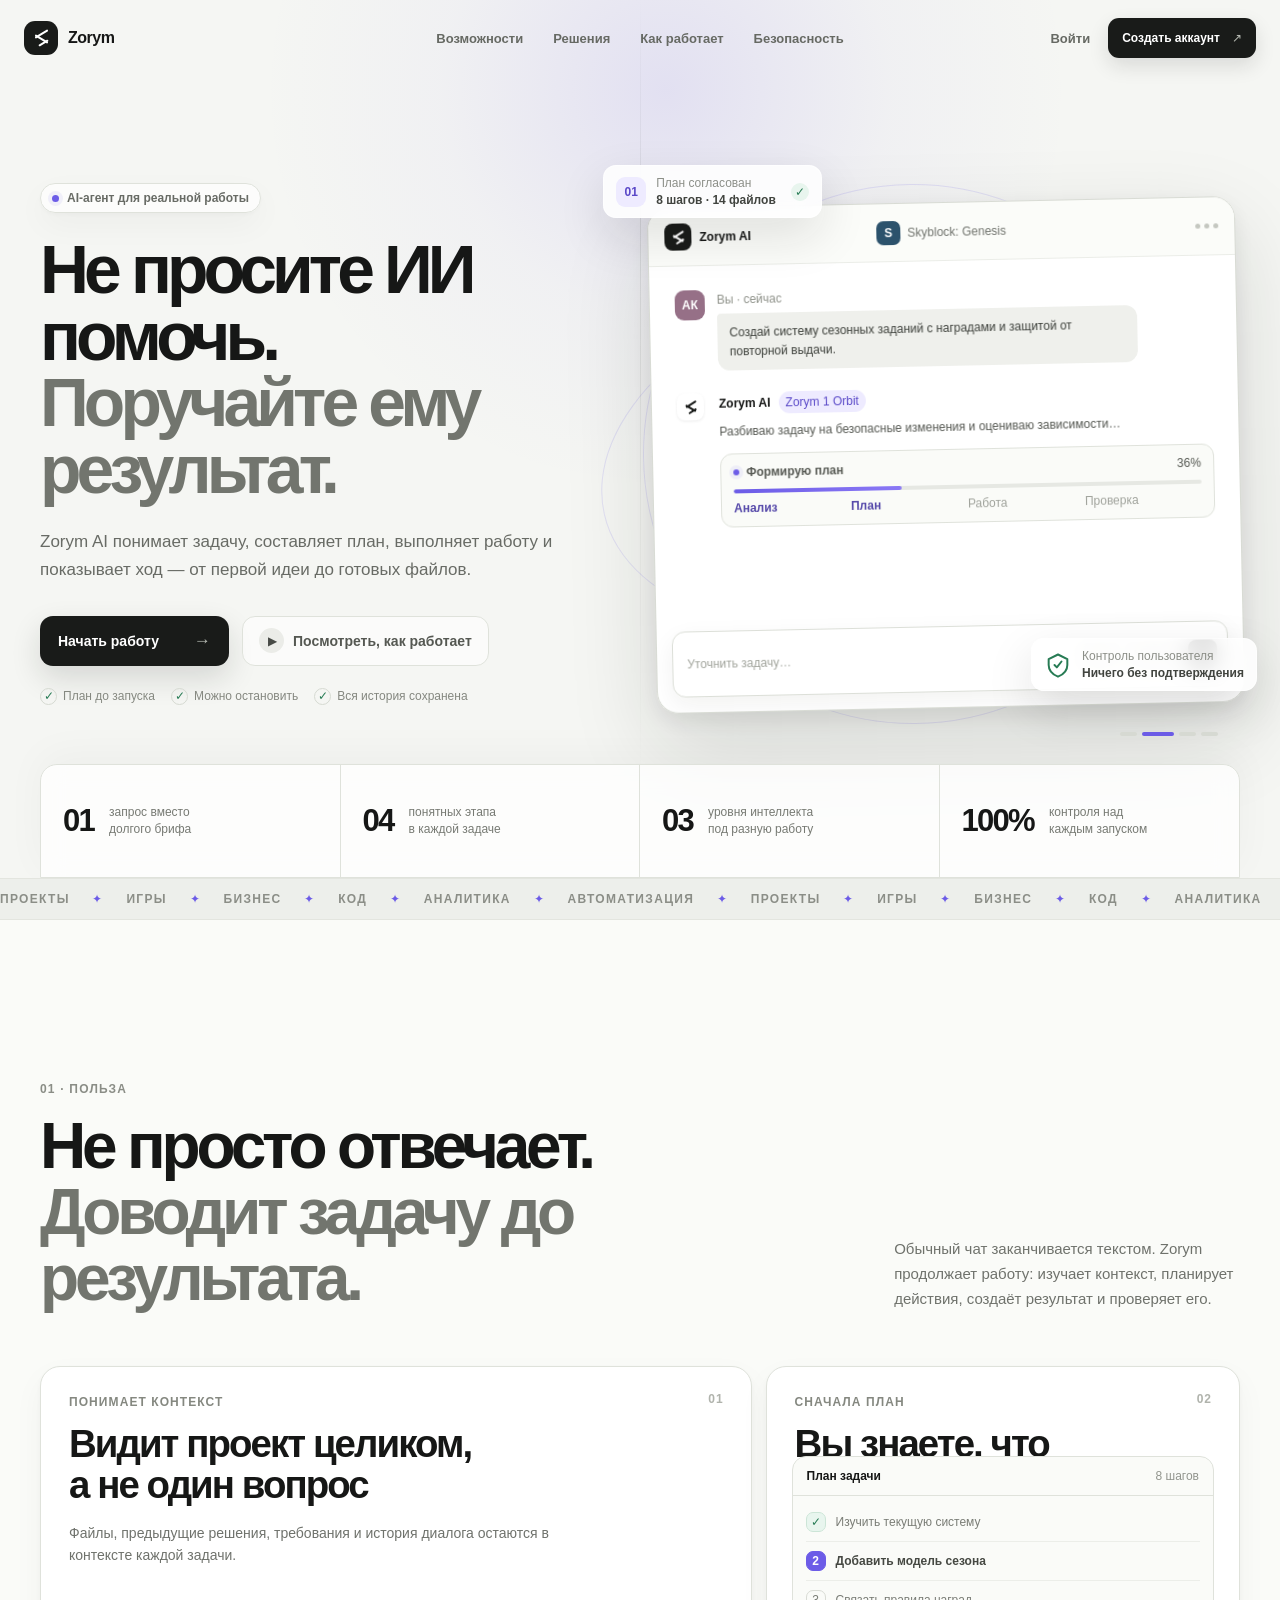
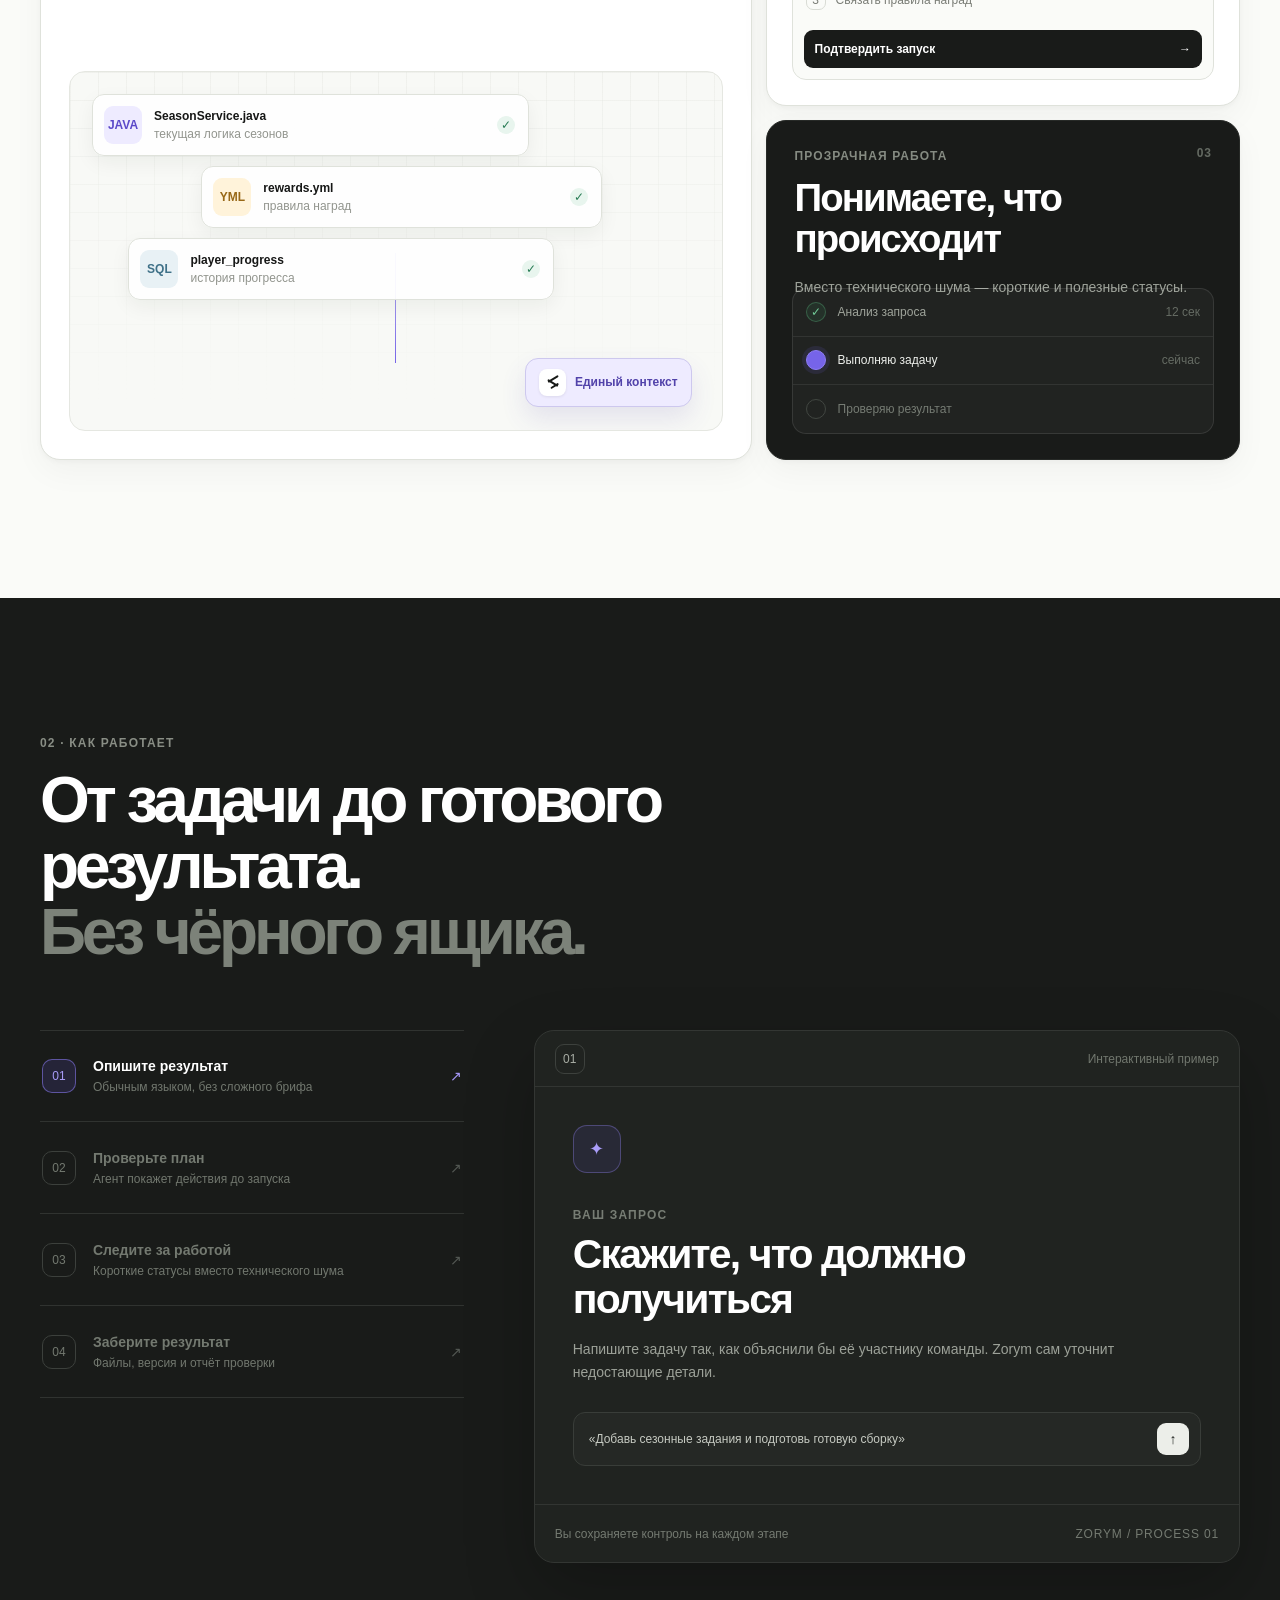
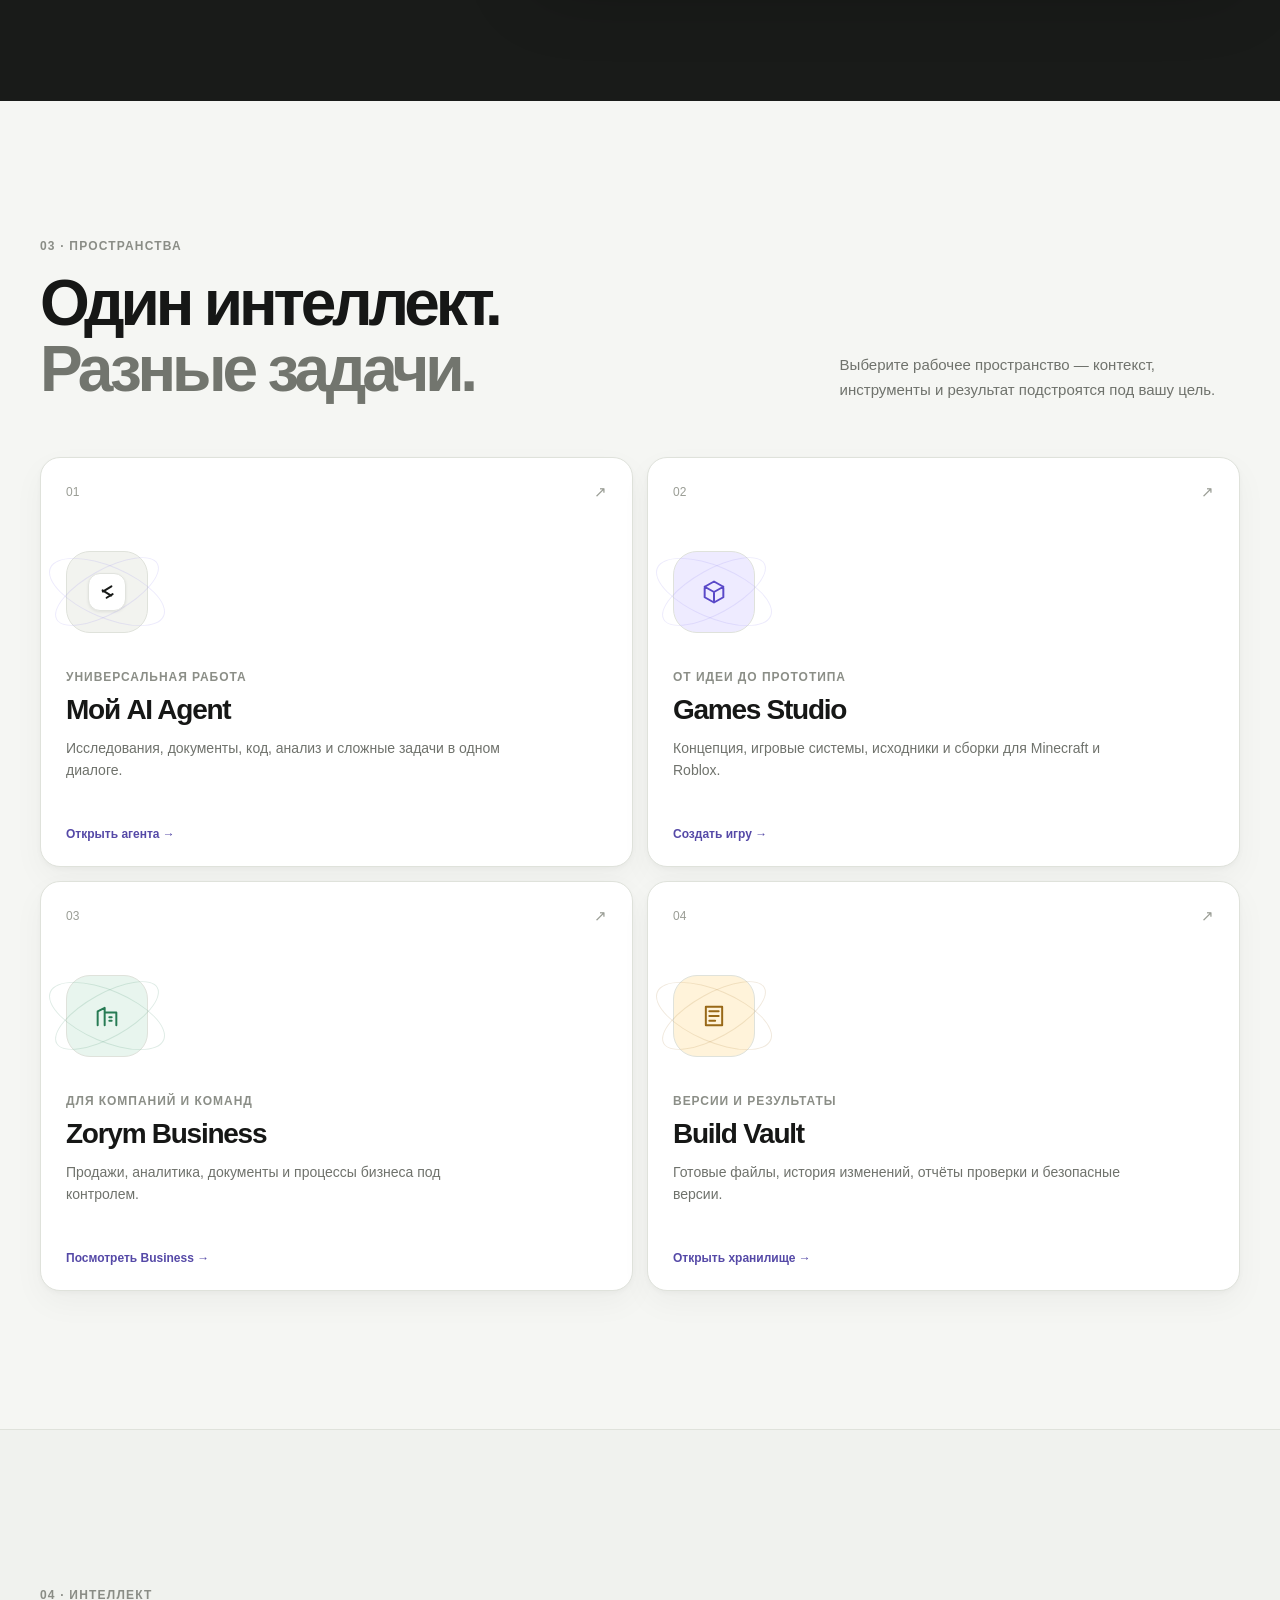
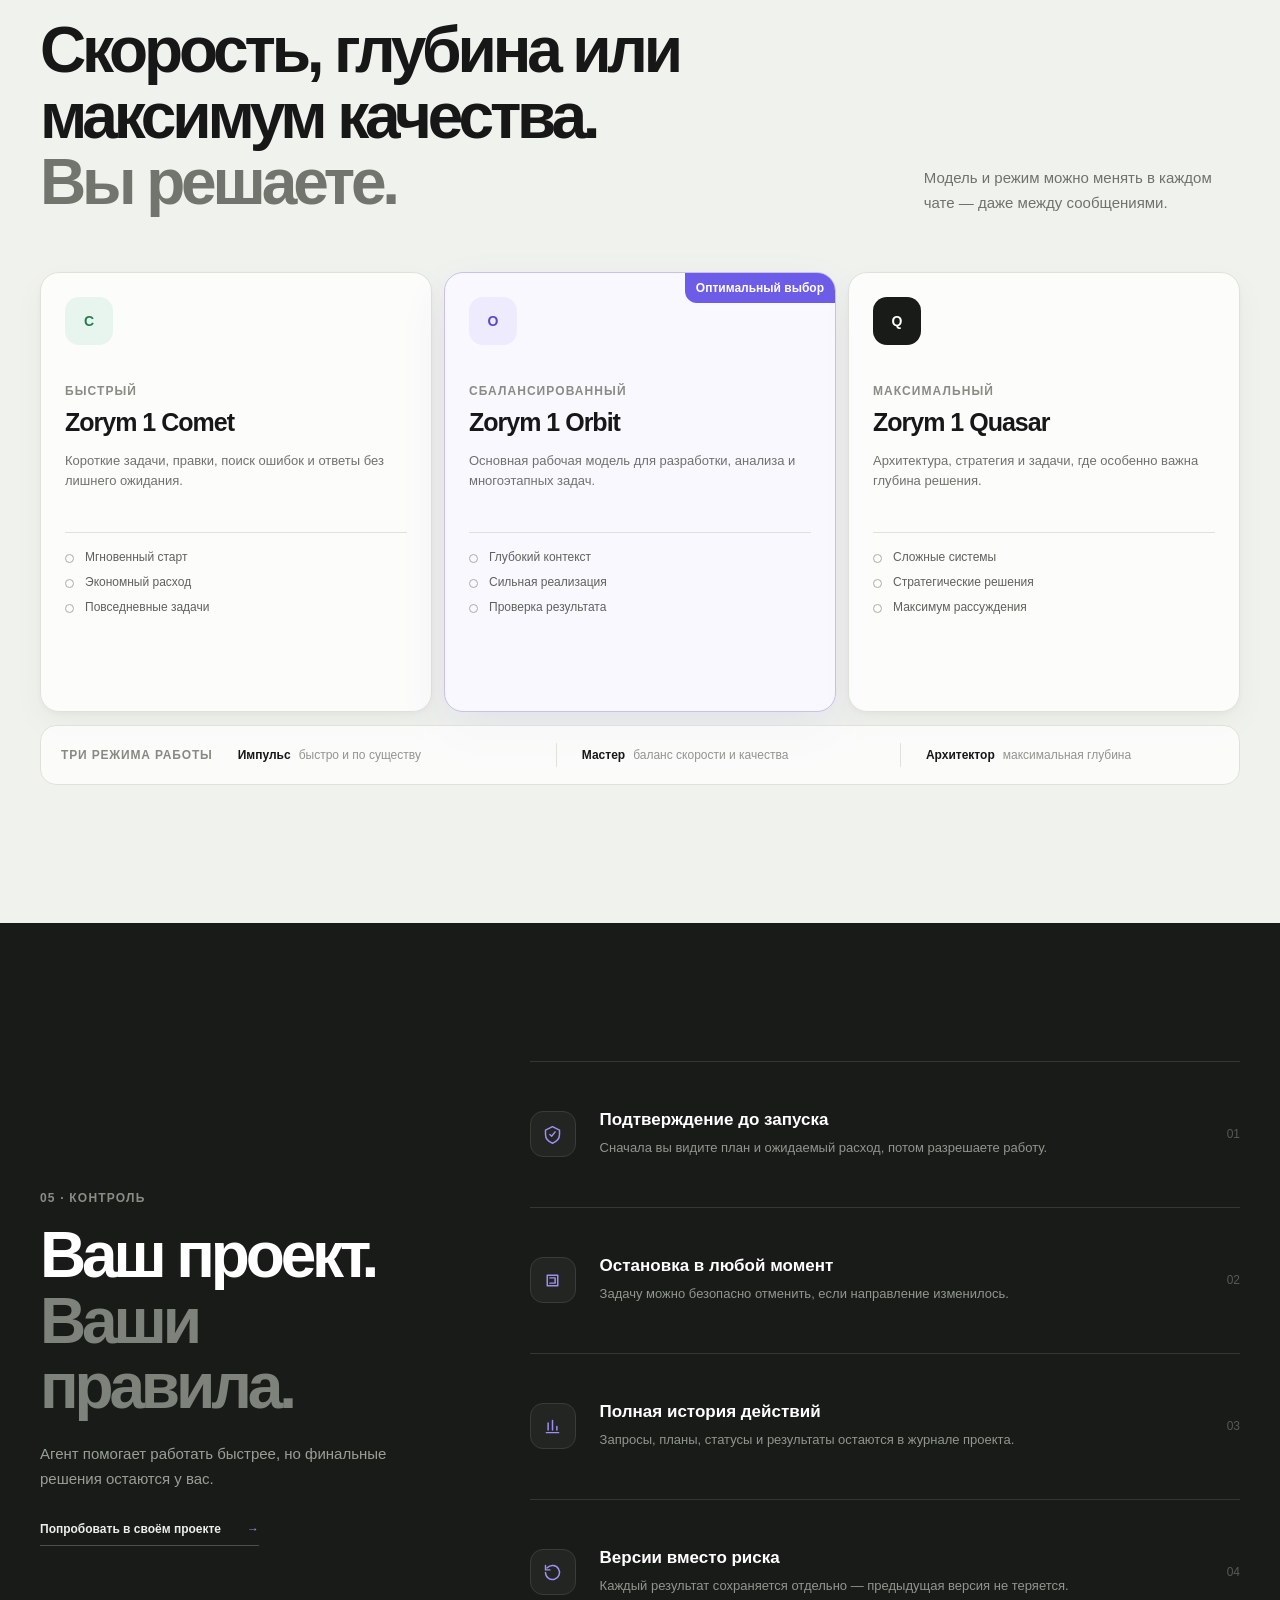
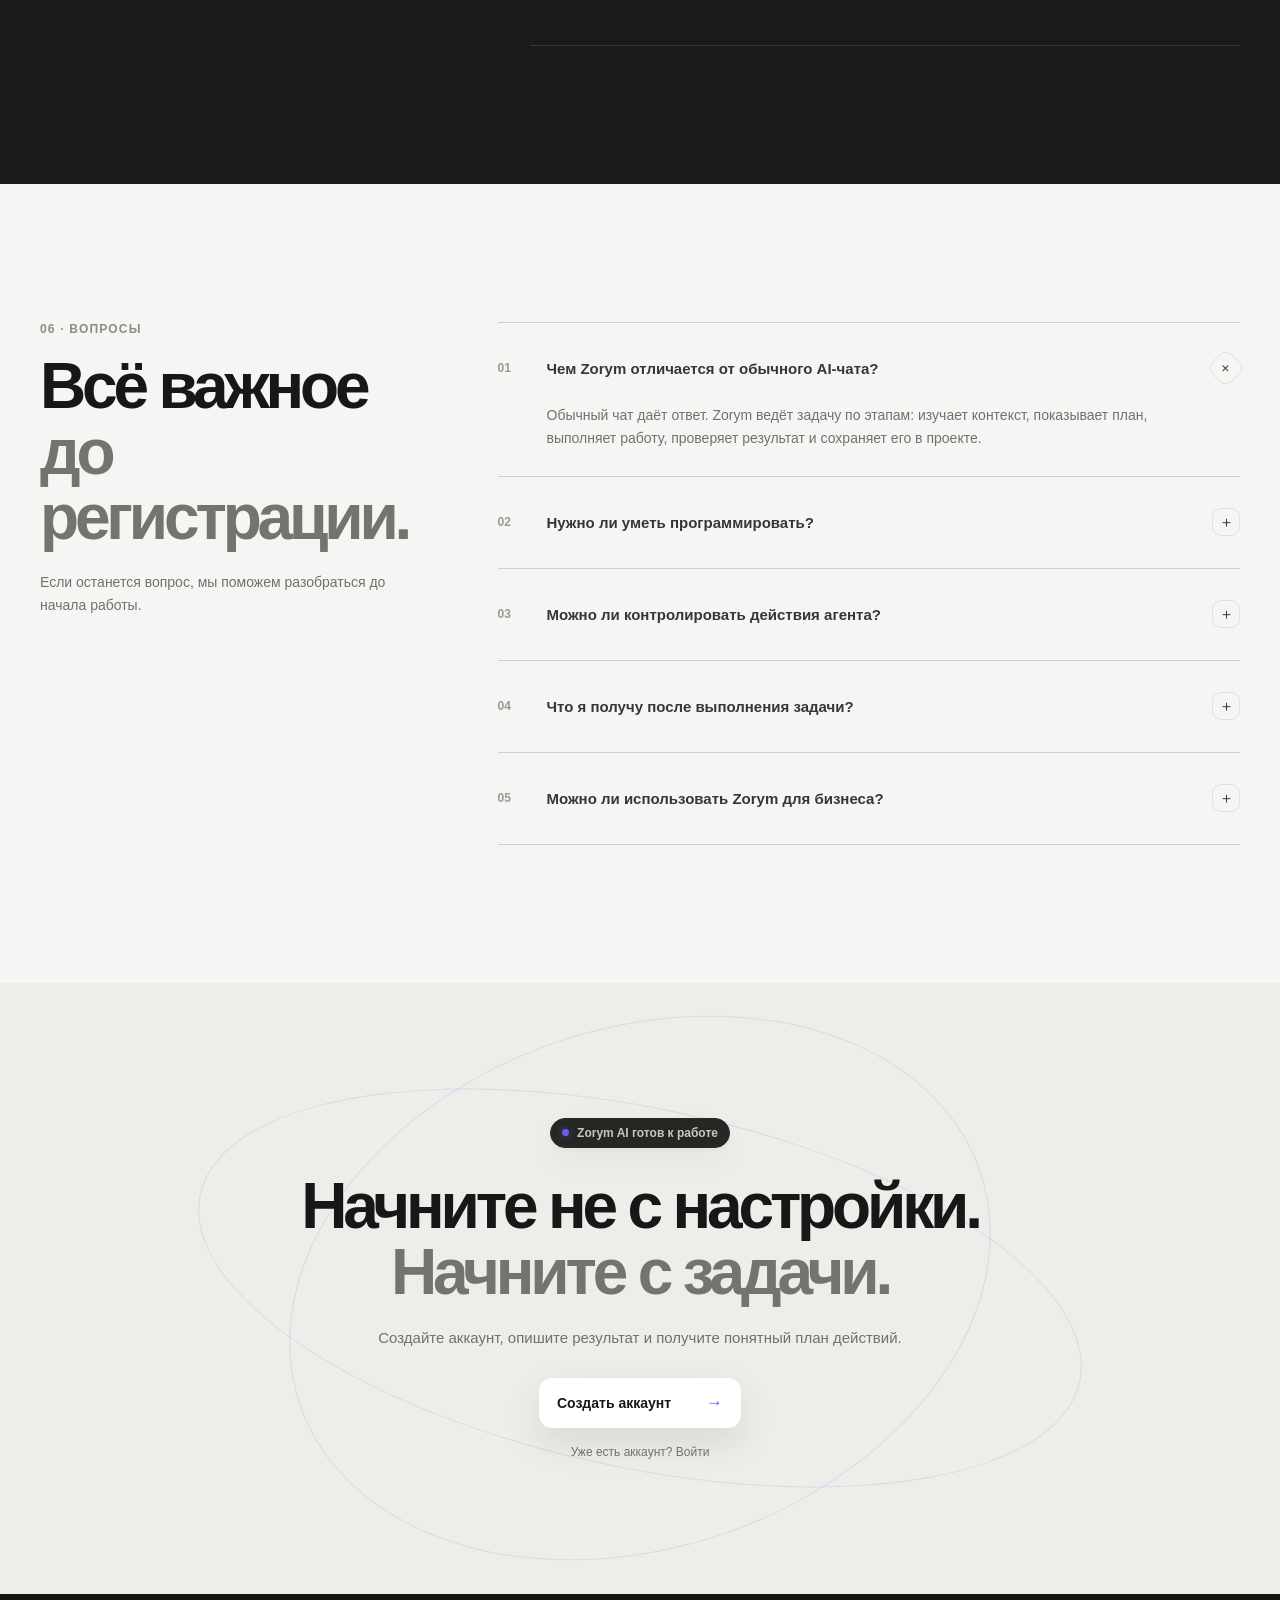
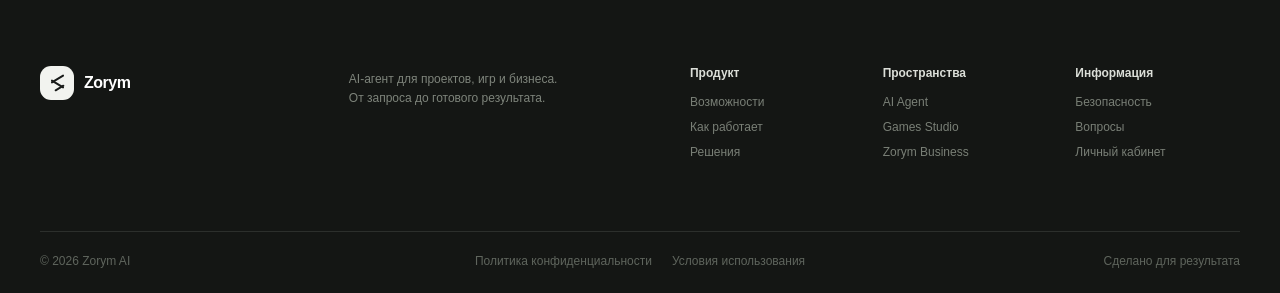
==== index.html @ 822311e2 "design: add conversion-focused Zorym landing page" ====
<!doctype html>
<html lang="ru">
<head>
  <meta charset="utf-8">
  <meta name="viewport" content="width=device-width, initial-scale=1">
  <meta name="description" content="Zorym AI превращает запрос в план, выполненную задачу и готовый результат — для проектов, игр и бизнеса.">
  <meta name="theme-color" content="#f5f6f3">
  <title>Zorym AI — поручайте результат</title>
  <link rel="stylesheet" href="landing.css">
</head>
<body>
  <header class="site-header" id="site-header">
    <div class="header-inner">
      <a class="wordmark" href="#top" aria-label="Zorym AI — главная">
        <span class="brand-symbol"><i></i></span><span>Zorym</span>
      </a>
      <nav class="desktop-nav" aria-label="Навигация по странице">
        <a href="#benefits">Возможности</a>
        <a href="#solutions">Решения</a>
        <a href="#how">Как работает</a>
        <a href="#trust">Безопасность</a>
      </nav>
      <div class="header-actions">
        <a class="login-link" href="app.html#agent">Войти</a>
        <a class="header-cta" href="app.html#agent">Создать аккаунт <span>↗</span></a>
        <button class="menu-button" id="menu-button" type="button" aria-label="Открыть меню" aria-expanded="false"><span></span><span></span></button>
      </div>
    </div>
    <div class="mobile-nav" id="mobile-nav">
      <a href="#benefits">Возможности</a><a href="#solutions">Решения</a><a href="#how">Как работает</a><a href="#trust">Безопасность</a><a href="app.html#agent">Войти в кабинет</a>
    </div>
  </header>

  <main>
    <section class="hero" id="top">
      <div class="hero-glow" aria-hidden="true"></div>
      <div class="hero-grid container">
        <div class="hero-copy reveal">
          <span class="hero-kicker"><i></i>AI-агент для реальной работы</span>
          <h1>Не просите ИИ помочь.<br><em>Поручайте ему результат.</em></h1>
          <p>Zorym AI понимает задачу, составляет план, выполняет работу и показывает ход — от первой идеи до готовых файлов.</p>
          <div class="hero-actions">
            <a class="primary-cta" href="app.html#agent">Начать работу <span>→</span></a>
            <a class="secondary-cta" href="#how"><span class="play-icon">▶</span>Посмотреть, как работает</a>
          </div>
          <div class="hero-assurances"><span><i>✓</i>План до запуска</span><span><i>✓</i>Можно остановить</span><span><i>✓</i>Вся история сохранена</span></div>
        </div>

        <div class="hero-visual reveal" aria-label="Демонстрация работы Zorym AI">
          <div class="visual-orbit orbit-one"></div><div class="visual-orbit orbit-two"></div>
          <div class="demo-window">
            <div class="demo-topbar"><div class="demo-brand"><span class="mini-z"><i></i></span><b>Zorym AI</b></div><div class="demo-project"><span>S</span>Skyblock: Genesis</div><div class="window-actions"><i></i><i></i><i></i></div></div>
            <div class="demo-content">
              <div class="demo-user"><span>АК</span><div><small>Вы · сейчас</small><p>Создай систему сезонных заданий с наградами и защитой от повторной выдачи.</p></div></div>
              <div class="demo-agent"><span class="mini-z light"><i></i></span><div class="demo-agent-body"><div class="demo-agent-head"><b>Zorym AI</b><span>Zorym 1 Orbit</span></div><p id="demo-copy">Изучаю структуру проекта и связанные механики наград…</p><div class="demo-progress-card"><div><span><i></i><b id="demo-status">Анализирую запрос</b></span><em id="demo-percent">18%</em></div><div class="demo-progress"><i id="demo-bar"></i></div><div class="demo-stages"><span class="active">Анализ</span><span>План</span><span>Работа</span><span>Проверка</span></div></div></div></div>
              <div class="demo-result" id="demo-result"><span><svg viewBox="0 0 24 24"><path d="M5 4h14v16H5zM8 8h8M8 12h8M8 16h5"/></svg></span><div><small>Результат задачи</small><b>season-system.zip</b></div><em>Готово</em></div>
            </div>
            <div class="demo-composer"><span>Уточнить задачу…</span><div><button type="button">Orbit</button><button type="button">Мастер</button><i>↑</i></div></div>
          </div>
          <div class="floating-note note-plan"><span>01</span><div><small>План согласован</small><b>8 шагов · 14 файлов</b></div><i>✓</i></div>
          <div class="floating-note note-safe"><svg viewBox="0 0 24 24"><path d="M12 3 20 7v5c0 5-3 8-8 10-5-2-8-5-8-10V7zM9 12l2 2 4-5"/></svg><div><small>Контроль пользователя</small><b>Ничего без подтверждения</b></div></div>
          <div class="demo-controls" aria-label="Этапы демонстрации"><button class="active" type="button" data-demo-step="0" aria-label="Анализ"></button><button type="button" data-demo-step="1" aria-label="План"></button><button type="button" data-demo-step="2" aria-label="Выполнение"></button><button type="button" data-demo-step="3" aria-label="Результат"></button></div>
        </div>
      </div>

      <div class="proof-strip container reveal">
        <article><strong>01</strong><span>запрос вместо<br>долгого брифа</span></article>
        <article><strong>04</strong><span>понятных этапа<br>в каждой задаче</span></article>
        <article><strong>03</strong><span>уровня интеллекта<br>под разную работу</span></article>
        <article><strong>100%</strong><span>контроля над<br>каждым запуском</span></article>
      </div>
    </section>

    <div class="capability-ticker" aria-hidden="true"><div>ПРОЕКТЫ <i>✦</i> ИГРЫ <i>✦</i> БИЗНЕС <i>✦</i> КОД <i>✦</i> АНАЛИТИКА <i>✦</i> АВТОМАТИЗАЦИЯ <i>✦</i> ПРОЕКТЫ <i>✦</i> ИГРЫ <i>✦</i> БИЗНЕС <i>✦</i> КОД <i>✦</i> АНАЛИТИКА <i>✦</i> АВТОМАТИЗАЦИЯ <i>✦</i></div></div>

    <section class="benefits section-space" id="benefits">
      <div class="container">
        <div class="section-intro reveal"><span class="section-index">01 · Польза</span><h2>Не просто отвечает.<br><em>Доводит задачу до результата.</em></h2><p>Обычный чат заканчивается текстом. Zorym продолжает работу: изучает контекст, планирует действия, создаёт результат и проверяет его.</p></div>
        <div class="benefit-grid">
          <article class="benefit-card benefit-large reveal">
            <div class="card-number">01</div><span class="benefit-label">Понимает контекст</span><h3>Видит проект целиком,<br>а не один вопрос</h3><p>Файлы, предыдущие решения, требования и история диалога остаются в контексте каждой задачи.</p>
            <div class="context-visual"><div class="context-file active"><span>JAVA</span><div><b>SeasonService.java</b><small>текущая логика сезонов</small></div><i>✓</i></div><div class="context-file"><span>YML</span><div><b>rewards.yml</b><small>правила наград</small></div><i>✓</i></div><div class="context-file"><span>SQL</span><div><b>player_progress</b><small>история прогресса</small></div><i>✓</i></div><div class="context-line"></div><div class="context-core"><span class="mini-z light"><i></i></span><b>Единый контекст</b></div></div>
          </article>
          <article class="benefit-card reveal">
            <div class="card-number">02</div><span class="benefit-label">Сначала план</span><h3>Вы знаете, что изменится</h3><p>До начала работы видны этапы, ожидаемый результат и расход лимита.</p>
            <div class="plan-visual"><div><span>План задачи</span><em>8 шагов</em></div><ol><li class="done"><i>✓</i><span>Изучить текущую систему</span></li><li class="active"><i>2</i><span>Добавить модель сезона</span></li><li><i>3</i><span>Связать правила наград</span></li></ol><button type="button">Подтвердить запуск <span>→</span></button></div>
          </article>
          <article class="benefit-card benefit-dark reveal">
            <div class="card-number">03</div><span class="benefit-label">Прозрачная работа</span><h3>Понимаете, что происходит</h3><p>Вместо технического шума — короткие и полезные статусы.</p>
            <div class="status-stack"><span class="complete"><i>✓</i>Анализ запроса<time>12 сек</time></span><span class="current"><i></i>Выполняю задачу<time>сейчас</time></span><span><i></i>Проверяю результат</span></div>
          </article>
        </div>
      </div>
    </section>

    <section class="workflow-section" id="how">
      <div class="container">
        <div class="workflow-heading reveal"><span class="section-index light">02 · Как работает</span><h2>От задачи до готового результата.<br><em>Без чёрного ящика.</em></h2></div>
        <div class="workflow-layout reveal">
          <div class="workflow-steps" role="tablist" aria-label="Этапы работы Zorym AI">
            <button class="active" type="button" data-flow-step="0"><span>01</span><div><b>Опишите результат</b><small>Обычным языком, без сложного брифа</small></div><i>↗</i></button>
            <button type="button" data-flow-step="1"><span>02</span><div><b>Проверьте план</b><small>Агент покажет действия до запуска</small></div><i>↗</i></button>
            <button type="button" data-flow-step="2"><span>03</span><div><b>Следите за работой</b><small>Короткие статусы вместо технического шума</small></div><i>↗</i></button>
            <button type="button" data-flow-step="3"><span>04</span><div><b>Заберите результат</b><small>Файлы, версия и отчёт проверки</small></div><i>↗</i></button>
          </div>
          <div class="workflow-preview">
            <div class="workflow-preview-top"><span id="flow-number">01</span><em>Интерактивный пример</em></div>
            <div class="workflow-preview-body"><span class="flow-icon" id="flow-icon">✦</span><small id="flow-kicker">Ваш запрос</small><h3 id="flow-title">Скажите, что должно получиться</h3><p id="flow-copy">Напишите задачу так, как объяснили бы её участнику команды. Zorym сам уточнит недостающие детали.</p><div class="flow-example" id="flow-example"><span>«Добавь сезонные задания и подготовь готовую сборку»</span><i>↑</i></div></div>
            <div class="workflow-preview-footer"><span>Вы сохраняете контроль на каждом этапе</span><i>zorym / process 01</i></div>
          </div>
        </div>
      </div>
    </section>

    <section class="solutions section-space" id="solutions">
      <div class="container">
        <div class="section-intro split reveal"><div><span class="section-index">03 · Пространства</span><h2>Один интеллект.<br><em>Разные задачи.</em></h2></div><p>Выберите рабочее пространство — контекст, инструменты и результат подстроятся под вашу цель.</p></div>
        <div class="solution-grid">
          <a class="solution-card agent-solution reveal" href="app.html#agent"><div class="solution-top"><span>01</span><i>↗</i></div><div class="solution-icon"><span class="mini-z light"><i></i></span></div><div><small>Универсальная работа</small><h3>Мой AI Agent</h3><p>Исследования, документы, код, анализ и сложные задачи в одном диалоге.</p></div><em>Открыть агента →</em></a>
          <a class="solution-card games-solution reveal" href="app.html#games"><div class="solution-top"><span>02</span><i>↗</i></div><div class="solution-icon"><svg viewBox="0 0 24 24"><path d="m12 3 8 4.5v9L12 21l-8-4.5v-9zM4 7.5l8 4.5 8-4.5M12 12v9"/></svg></div><div><small>От идеи до прототипа</small><h3>Games Studio</h3><p>Концепция, игровые системы, исходники и сборки для Minecraft и Roblox.</p></div><em>Создать игру →</em></a>
          <a class="solution-card business-solution reveal" href="app.html#business"><div class="solution-top"><span>03</span><i>↗</i></div><div class="solution-icon"><svg viewBox="0 0 24 24"><path d="M4 20V8l6-3v15M10 9h10v11M14 13h2M14 16h2"/></svg></div><div><small>Для компаний и команд</small><h3>Zorym Business</h3><p>Продажи, аналитика, документы и процессы бизнеса под контролем.</p></div><em>Посмотреть Business →</em></a>
          <a class="solution-card vault-solution reveal" href="app.html#vault"><div class="solution-top"><span>04</span><i>↗</i></div><div class="solution-icon"><svg viewBox="0 0 24 24"><path d="M5 4h14v16H5zM8 8h8M8 12h8M8 16h5"/></svg></div><div><small>Версии и результаты</small><h3>Build Vault</h3><p>Готовые файлы, история изменений, отчёты проверки и безопасные версии.</p></div><em>Открыть хранилище →</em></a>
        </div>
      </div>
    </section>

    <section class="models-section section-space">
      <div class="container">
        <div class="models-heading reveal"><span class="section-index">04 · Интеллект</span><h2>Скорость, глубина или максимум качества.<br><em>Вы решаете.</em></h2><p>Модель и режим можно менять в каждом чате — даже между сообщениями.</p></div>
        <div class="model-grid">
          <article class="model-card reveal"><div class="model-orb comet">C</div><span class="model-speed">Быстрый</span><h3>Zorym 1 Comet</h3><p>Короткие задачи, правки, поиск ошибок и ответы без лишнего ожидания.</p><ul><li>Мгновенный старт</li><li>Экономный расход</li><li>Повседневные задачи</li></ul></article>
          <article class="model-card featured reveal"><div class="recommended">Оптимальный выбор</div><div class="model-orb orbit">O</div><span class="model-speed">Сбалансированный</span><h3>Zorym 1 Orbit</h3><p>Основная рабочая модель для разработки, анализа и многоэтапных задач.</p><ul><li>Глубокий контекст</li><li>Сильная реализация</li><li>Проверка результата</li></ul></article>
          <article class="model-card reveal"><div class="model-orb quasar">Q</div><span class="model-speed">Максимальный</span><h3>Zorym 1 Quasar</h3><p>Архитектура, стратегия и задачи, где особенно важна глубина решения.</p><ul><li>Сложные системы</li><li>Стратегические решения</li><li>Максимум рассуждения</li></ul></article>
        </div>
        <div class="mode-strip reveal"><span>Три режима работы</span><div><b>Импульс</b><small>быстро и по существу</small></div><i></i><div><b>Мастер</b><small>баланс скорости и качества</small></div><i></i><div><b>Архитектор</b><small>максимальная глубина</small></div></div>
      </div>
    </section>

    <section class="trust-section" id="trust">
      <div class="container trust-grid">
        <div class="trust-copy reveal"><span class="section-index light">05 · Контроль</span><h2>Ваш проект.<br><em>Ваши правила.</em></h2><p>Агент помогает работать быстрее, но финальные решения остаются у вас.</p><a href="app.html#agent">Попробовать в своём проекте <span>→</span></a></div>
        <div class="trust-list reveal">
          <article><span><svg viewBox="0 0 24 24"><path d="M12 3 20 7v5c0 5-3 8-8 10-5-2-8-5-8-10V7zM9 12l2 2 4-5"/></svg></span><div><h3>Подтверждение до запуска</h3><p>Сначала вы видите план и ожидаемый расход, потом разрешаете работу.</p></div><i>01</i></article>
          <article><span><svg viewBox="0 0 24 24"><path d="M6 6h12v12H6zM9 9h6v6H9"/></svg></span><div><h3>Остановка в любой момент</h3><p>Задачу можно безопасно отменить, если направление изменилось.</p></div><i>02</i></article>
          <article><span><svg viewBox="0 0 24 24"><path d="M5 19h14M7 16V8M12 16V5M17 16v-4"/></svg></span><div><h3>Полная история действий</h3><p>Запросы, планы, статусы и результаты остаются в журнале проекта.</p></div><i>03</i></article>
          <article><span><svg viewBox="0 0 24 24"><path d="M4 12a8 8 0 1 0 2-5.3M4 4v5h5"/></svg></span><div><h3>Версии вместо риска</h3><p>Каждый результат сохраняется отдельно — предыдущая версия не теряется.</p></div><i>04</i></article>
        </div>
      </div>
    </section>

    <section class="faq-section section-space" id="faq">
      <div class="container faq-grid">
        <div class="faq-heading reveal"><span class="section-index">06 · Вопросы</span><h2>Всё важное<br><em>до регистрации.</em></h2><p>Если останется вопрос, мы поможем разобраться до начала работы.</p></div>
        <div class="faq-list reveal">
          <details open><summary><span>01</span>Чем Zorym отличается от обычного AI-чата?<i>＋</i></summary><p>Обычный чат даёт ответ. Zorym ведёт задачу по этапам: изучает контекст, показывает план, выполняет работу, проверяет результат и сохраняет его в проекте.</p></details>
          <details><summary><span>02</span>Нужно ли уметь программировать?<i>＋</i></summary><p>Нет. Опишите желаемый результат обычным языком. Агент задаст уточняющие вопросы и покажет понятный план до начала выполнения.</p></details>
          <details><summary><span>03</span>Можно ли контролировать действия агента?<i>＋</i></summary><p>Да. Вы подтверждаете план, видите основные этапы работы, можете остановить задачу и проверить все изменения перед использованием результата.</p></details>
          <details><summary><span>04</span>Что я получу после выполнения задачи?<i>＋</i></summary><p>Это зависит от задачи: готовые исходники, ZIP или JAR, документ, исследование, отчёт проверки либо структурированный план дальнейшей работы.</p></details>
          <details><summary><span>05</span>Можно ли использовать Zorym для бизнеса?<i>＋</i></summary><p>Да. Zorym Business предназначен для продаж, документов, аналитики, поддержки, внутренних процессов и других задач компаний.</p></details>
        </div>
      </div>
    </section>

    <section class="final-cta">
      <div class="cta-orbit orbit-left" aria-hidden="true"></div><div class="cta-orbit orbit-right" aria-hidden="true"></div>
      <div class="container final-cta-inner reveal"><span class="hero-kicker dark"><i></i>Zorym AI готов к работе</span><h2>Начните не с настройки.<br><em>Начните с задачи.</em></h2><p>Создайте аккаунт, опишите результат и получите понятный план действий.</p><div><a class="primary-cta light" href="app.html#agent">Создать аккаунт <span>→</span></a><a class="cta-login" href="app.html#agent">Уже есть аккаунт? Войти</a></div></div>
    </section>
  </main>

  <footer class="site-footer">
    <div class="container footer-top"><a class="wordmark footer-brand" href="#top"><span class="brand-symbol"><i></i></span><span>Zorym</span></a><p>AI-агент для проектов, игр и бизнеса.<br>От запроса до готового результата.</p><div class="footer-links"><div><b>Продукт</b><a href="#benefits">Возможности</a><a href="#how">Как работает</a><a href="#solutions">Решения</a></div><div><b>Пространства</b><a href="app.html#agent">AI Agent</a><a href="app.html#games">Games Studio</a><a href="app.html#business">Zorym Business</a></div><div><b>Информация</b><a href="#trust">Безопасность</a><a href="#faq">Вопросы</a><a href="app.html#agent">Личный кабинет</a></div></div></div>
    <div class="container footer-bottom"><span>© 2026 Zorym AI</span><div><a href="#privacy">Политика конфиденциальности</a><a href="#terms">Условия использования</a></div><span>Сделано для результата</span></div>
  </footer>

  <script>
    const demoSteps = [
      { status: 'Анализирую запрос', percent: 18, copy: 'Изучаю структуру проекта и связанные механики наград…', stage: 0 },
      { status: 'Формирую план', percent: 36, copy: 'Разбиваю задачу на безопасные изменения и оцениваю зависимости…', stage: 1 },
      { status: 'Выполняю задачу', percent: 68, copy: 'Создаю систему сезонов, прогресс игроков и защиту наград…', stage: 2 },
      { status: 'Результат готов', percent: 100, copy: 'Проверка пройдена. Файлы и отчёт сохранены в Build Vault.', stage: 3 }
    ];
    let demoIndex = 0;
    let demoTimer;
    function setDemoStep(index) {
      demoIndex = index;
      const step = demoSteps[index];
      document.querySelector('#demo-status').textContent = step.status;
      document.querySelector('#demo-percent').textContent = step.percent + '%';
      document.querySelector('#demo-copy').textContent = step.copy;
      document.querySelector('#demo-bar').style.width = step.percent + '%';
      document.querySelectorAll('.demo-stages span').forEach(function (item, itemIndex) { item.classList.toggle('active', itemIndex <= step.stage); });
      document.querySelectorAll('[data-demo-step]').forEach(function (button, buttonIndex) { button.classList.toggle('active', buttonIndex === index); });
      document.querySelector('#demo-result').classList.toggle('visible', index === 3);
    }
    function restartDemo() {
      window.clearInterval(demoTimer);
      if (!window.matchMedia('(prefers-reduced-motion: reduce)').matches) demoTimer = window.setInterval(function () { setDemoStep((demoIndex + 1) % demoSteps.length); }, 3200);
    }
    document.querySelectorAll('[data-demo-step]').forEach(function (button) { button.addEventListener('click', function () { setDemoStep(Number(button.dataset.demoStep)); restartDemo(); }); });
    restartDemo();

    const flowSteps = [
      { number: '01', icon: '✦', kicker: 'Ваш запрос', title: 'Скажите, что должно получиться', copy: 'Напишите задачу так, как объяснили бы её участнику команды. Zorym сам уточнит недостающие детали.', example: '«Добавь сезонные задания и подготовь готовую сборку»' },
      { number: '02', icon: '≡', kicker: 'План задачи', title: 'Проверьте подход до запуска', copy: 'Агент покажет этапы, затрагиваемые части проекта, ожидаемый результат и расход доступного лимита.', example: '8 шагов · 14 файлов · можно изменить до запуска' },
      { number: '03', icon: '◌', kicker: 'Ход выполнения', title: 'Видите главное, пока агент работает', copy: 'Короткие статусы объясняют текущий этап. При необходимости задачу можно остановить без потери проекта.', example: 'Анализирую → выполняю → проверяю' },
      { number: '04', icon: '✓', kicker: 'Готовый результат', title: 'Получите то, что можно использовать', copy: 'Файлы, исходники, сборка и отчёт проверки сохраняются как новая версия — всё готово к просмотру или скачиванию.', example: 'season-system.zip · версия 12 · проверено' }
    ];
    document.querySelectorAll('[data-flow-step]').forEach(function (button) {
      button.addEventListener('click', function () {
        const index = Number(button.dataset.flowStep);
        const step = flowSteps[index];
        document.querySelectorAll('[data-flow-step]').forEach(function (item) { item.classList.remove('active'); });
        button.classList.add('active');
        document.querySelector('#flow-number').textContent = step.number;
        document.querySelector('#flow-icon').textContent = step.icon;
        document.querySelector('#flow-kicker').textContent = step.kicker;
        document.querySelector('#flow-title').textContent = step.title;
        document.querySelector('#flow-copy').textContent = step.copy;
        document.querySelector('#flow-example span').textContent = step.example;
      });
    });

    const menuButton = document.querySelector('#menu-button');
    const mobileNav = document.querySelector('#mobile-nav');
    menuButton.addEventListener('click', function () { const open = mobileNav.classList.toggle('open'); menuButton.classList.toggle('open', open); menuButton.setAttribute('aria-expanded', String(open)); });
    mobileNav.querySelectorAll('a').forEach(function (link) { link.addEventListener('click', function () { mobileNav.classList.remove('open'); menuButton.classList.remove('open'); menuButton.setAttribute('aria-expanded', 'false'); }); });
    const siteHeader = document.querySelector('#site-header');
    function updateHeader() { siteHeader.classList.toggle('scrolled', window.scrollY > 18); }
    window.addEventListener('scroll', updateHeader, { passive: true });
    updateHeader();

    const revealItems = document.querySelectorAll('.reveal');
    if ('IntersectionObserver' in window && !window.matchMedia('(prefers-reduced-motion: reduce)').matches) {
      const observer = new IntersectionObserver(function (entries) { entries.forEach(function (entry) { if (entry.isIntersecting) { entry.target.classList.add('visible'); observer.unobserve(entry.target); } }); }, { threshold: .12 });
      revealItems.forEach(function (element) { observer.observe(element); });
    } else {
      revealItems.forEach(function (element) { element.classList.add('visible'); });
    }

    document.querySelectorAll('.faq-list details').forEach(function (item) {
      item.addEventListener('toggle', function () {
        if (!item.open) return;
        document.querySelectorAll('.faq-list details').forEach(function (other) { if (other !== item) other.open = false; });
      });
    });
  </script>
</body>
</html>
---- landing.css ----
:root {
  --ink: #161716;
  --ink-soft: #30322f;
  --muted: #6f726c;
  --quiet: #92958e;
  --line: #dfe2db;
  --line-soft: #eaebe7;
  --canvas: #f5f6f3;
  --surface: #ffffff;
  --surface-soft: #fafbf8;
  --dark: #191b19;
  --dark-soft: #232623;
  --violet: #6c5ce7;
  --violet-bright: #8a78f5;
  --violet-soft: #eeebff;
  --green: #277b54;
  --green-soft: #e8f5ee;
  --amber: #986817;
  --amber-soft: #fff3da;
  --shadow-sm: 0 2px 5px rgba(24, 27, 22, .03), 0 12px 32px rgba(24, 27, 22, .04);
  --shadow-lg: 0 34px 90px rgba(24, 27, 22, .14), 0 8px 24px rgba(24, 27, 22, .08);
  color: var(--ink);
  background: var(--canvas);
  font-family: Inter, ui-sans-serif, -apple-system, BlinkMacSystemFont, "Segoe UI", sans-serif;
  font-synthesis: none;
}

* { box-sizing: border-box; }
html { min-width: 320px; scroll-behavior: smooth; }
body { min-width: 320px; margin: 0; overflow-x: hidden; background: var(--canvas); color: var(--ink); }
button, input, textarea { color: inherit; font: inherit; }
a, button { -webkit-tap-highlight-color: transparent; }
a { color: inherit; }
button { cursor: pointer; }
svg { width: 20px; height: 20px; fill: none; stroke: currentColor; stroke-linecap: round; stroke-linejoin: round; stroke-width: 1.7; }
.container { width: min(1200px, calc(100% - 64px)); margin: 0 auto; }

/* Header */
.site-header { position: fixed; z-index: 50; top: 0; right: 0; left: 0; border-bottom: 1px solid transparent; transition: background .2s ease, border .2s ease, box-shadow .2s ease; }
.site-header.scrolled { border-color: rgba(222,225,218,.88); background: rgba(247,248,245,.88); box-shadow: 0 6px 24px rgba(26,29,24,.04); backdrop-filter: blur(18px); }
.header-inner { display: flex; width: min(1280px, calc(100% - 48px)); height: 76px; align-items: center; justify-content: space-between; margin: 0 auto; }
.wordmark { display: inline-flex; align-items: center; gap: 10px; font-size: 16px; font-weight: 720; letter-spacing: -.03em; text-decoration: none; }
.brand-symbol { position: relative; display: grid; width: 34px; height: 34px; place-items: center; overflow: hidden; border-radius: 11px; background: var(--dark); }
.brand-symbol::before, .brand-symbol::after, .brand-symbol i, .mini-z::before, .mini-z::after, .mini-z i { position: absolute; width: 15px; height: 2px; border-radius: 99px; background: #fff; content: ""; transform-origin: center; }
.brand-symbol::before, .mini-z::before { transform: translateY(-4px) rotate(-31deg); }
.brand-symbol i, .mini-z i { transform: translateY(1px) rotate(31deg); }
.brand-symbol::after, .mini-z::after { width: 11px; transform: translate(2px, 5px) rotate(-31deg); }
.desktop-nav { position: absolute; left: 50%; display: flex; align-items: center; gap: 30px; transform: translateX(-50%); }
.desktop-nav a, .login-link { color: #666963; font-size: 13px; font-weight: 560; text-decoration: none; transition: color .15s ease; }
.desktop-nav a:hover, .login-link:hover { color: var(--ink); }
.header-actions { display: flex; align-items: center; gap: 18px; }
.header-cta { display: inline-flex; min-height: 40px; align-items: center; gap: 12px; border-radius: 11px; background: var(--dark); color: #fff; padding: 0 14px; font-size: 12px; font-weight: 650; text-decoration: none; box-shadow: 0 8px 20px rgba(23,25,23,.12); transition: transform .15s ease, background .15s ease; }
.header-cta:hover { background: #292c29; transform: translateY(-1px); }
.header-cta span { color: #b7bbb3; }
.menu-button { display: none; width: 40px; height: 40px; place-items: center; border: 1px solid var(--line); border-radius: 10px; background: rgba(255,255,255,.8); }
.menu-button span { display: block; width: 17px; height: 1.5px; border-radius: 99px; background: var(--ink); transition: transform .2s ease; }
.menu-button span + span { margin-top: 5px; }
.menu-button.open span:first-child { transform: translateY(3.25px) rotate(45deg); }
.menu-button.open span:last-child { transform: translateY(-3.25px) rotate(-45deg); }
.mobile-nav { display: none; }

/* Hero */
.hero { position: relative; overflow: hidden; padding: 154px 0 0; }
.hero::before { position: absolute; top: 0; left: 50%; width: 1px; height: 100%; background: linear-gradient(transparent, rgba(210,213,207,.6) 25%, transparent 90%); content: ""; }
.hero-glow { position: absolute; top: -300px; left: 52%; width: 900px; height: 780px; border-radius: 50%; background: radial-gradient(circle, rgba(111,91,232,.14), rgba(111,91,232,.035) 38%, transparent 68%); transform: translateX(-50%); pointer-events: none; }
.hero-grid { position: relative; z-index: 2; display: grid; min-height: 610px; grid-template-columns: minmax(0,.92fr) minmax(500px,1.08fr); align-items: center; gap: 54px; }
.hero-copy { padding-bottom: 30px; }
.hero-kicker { display: inline-flex; align-items: center; gap: 8px; border: 1px solid var(--line); border-radius: 99px; background: rgba(255,255,255,.64); color: #686b65; padding: 7px 11px; font-size: 12px; font-weight: 650; box-shadow: var(--shadow-sm); }
.hero-kicker i { width: 7px; height: 7px; border-radius: 50%; background: var(--violet); box-shadow: 0 0 0 4px rgba(108,92,231,.08); }
.hero-copy h1 { max-width: 660px; margin: 24px 0 0; font-size: clamp(50px, 5.3vw, 76px); font-weight: 620; letter-spacing: -.072em; line-height: .98; }
.hero-copy h1 em, .section-intro h2 em, .workflow-heading h2 em, .models-heading h2 em, .trust-copy h2 em, .faq-heading h2 em, .final-cta h2 em { color: #72756e; font-style: normal; }
.hero-copy > p { max-width: 560px; margin: 25px 0 0; color: #686b65; font-size: 17px; line-height: 1.65; }
.hero-actions { display: flex; align-items: center; gap: 13px; margin-top: 31px; }
.primary-cta, .secondary-cta { display: inline-flex; min-height: 50px; align-items: center; justify-content: center; border-radius: 13px; font-size: 14px; font-weight: 650; text-decoration: none; transition: transform .15s ease, box-shadow .15s ease, background .15s ease; }
.primary-cta { gap: 35px; background: var(--dark); color: #fff; padding: 0 18px; box-shadow: 0 12px 30px rgba(23,25,23,.14); }
.primary-cta:hover { background: #292c29; box-shadow: 0 16px 36px rgba(23,25,23,.19); transform: translateY(-2px); }
.primary-cta span { color: #b7bbb3; font-size: 17px; }
.secondary-cta { gap: 9px; border: 1px solid var(--line); background: rgba(255,255,255,.58); color: #555852; padding: 0 16px; }
.secondary-cta:hover { border-color: #cfd2cb; background: #fff; transform: translateY(-1px); }
.play-icon { display: grid; width: 25px; height: 25px; place-items: center; border-radius: 50%; background: #ebece8; color: #474a45; font-size: 12px; text-indent: 1px; }
.hero-assurances { display: flex; flex-wrap: wrap; gap: 16px; margin-top: 22px; color: #858880; font-size: 12px; }
.hero-assurances span { display: flex; align-items: center; gap: 6px; }
.hero-assurances i { display: grid; width: 17px; height: 17px; place-items: center; border: 1px solid #d5d9d1; border-radius: 50%; color: var(--green); font-size: 12px; font-style: normal; }

.hero-visual { position: relative; min-height: 590px; }
.visual-orbit { position: absolute; border: 1px solid rgba(108,92,231,.15); border-radius: 50%; pointer-events: none; }
.orbit-one { top: 20px; left: 22px; width: 540px; height: 540px; transform: rotate(21deg); }
.orbit-two { top: 101px; left: -25px; width: 620px; height: 360px; transform: rotate(-13deg); }
.demo-window { position: absolute; z-index: 3; top: 38px; right: 0; width: min(600px, 95%); overflow: hidden; border: 1px solid #d8dbd4; border-radius: 22px; background: rgba(255,255,255,.95); box-shadow: var(--shadow-lg); transform: rotate(-1.2deg); backdrop-filter: blur(12px); }
.demo-topbar { display: grid; min-height: 58px; grid-template-columns: 1fr auto 1fr; align-items: center; border-bottom: 1px solid #ebede8; background: #fbfcf9; padding: 0 16px; }
.demo-brand { display: flex; align-items: center; gap: 8px; }
.demo-brand b { font-size: 12px; font-weight: 680; }
.mini-z { position: relative; display: grid; width: 27px; height: 27px; flex: 0 0 27px; place-items: center; overflow: hidden; border-radius: 8px; background: var(--dark); }
.mini-z::before, .mini-z::after, .mini-z i { width: 12px; height: 1.5px; }
.mini-z::before { transform: translateY(-3px) rotate(-31deg); }
.mini-z i { transform: translateY(1px) rotate(31deg); }
.mini-z::after { width: 9px; transform: translate(2px, 4px) rotate(-31deg); }
.mini-z.light { background: #fff; box-shadow: 0 1px 3px rgba(0,0,0,.08); }
.mini-z.light::before, .mini-z.light::after, .mini-z.light i { background: var(--dark); }
.demo-project { display: flex; align-items: center; gap: 7px; color: #70736d; font-size: 12px; }
.demo-project span { display: grid; width: 24px; height: 24px; place-items: center; border-radius: 7px; background: #2c526c; color: #fff; font-size: 12px; font-weight: 700; }
.window-actions { display: flex; justify-content: flex-end; gap: 4px; }
.window-actions i { width: 5px; height: 5px; border-radius: 50%; background: #c4c7c0; }
.demo-content { min-height: 365px; padding: 24px 25px 15px; }
.demo-user, .demo-agent { display: grid; grid-template-columns: 31px minmax(0,1fr); gap: 11px; }
.demo-user > span { display: grid; width: 30px; height: 30px; place-items: center; border-radius: 9px; background: #967087; color: #fff; font-size: 12px; font-weight: 700; }
.demo-user small { color: #8e9189; font-size: 12px; }
.demo-user p { max-width: 420px; margin: 6px 0 0; border-radius: 4px 12px 12px 12px; background: #eff0ec; padding: 10px 12px; color: #3d403b; font-size: 12px; line-height: 1.55; }
.demo-agent { margin-top: 22px; }
.demo-agent-body { min-width: 0; }
.demo-agent-head { display: flex; align-items: center; gap: 8px; }
.demo-agent-head b { font-size: 12px; }
.demo-agent-head span { border-radius: 99px; background: var(--violet-soft); color: #5a49c8; padding: 4px 7px; font-size: 12px; }
.demo-agent-body > p { margin: 8px 0 0; color: #555852; font-size: 12px; line-height: 1.55; transition: opacity .15s ease; }
.demo-progress-card { margin-top: 12px; border: 1px solid var(--line); border-radius: 12px; background: #fafbf8; padding: 11px 12px; }
.demo-progress-card > div:first-child { display: flex; align-items: center; justify-content: space-between; gap: 10px; }
.demo-progress-card > div:first-child > span { display: flex; align-items: center; gap: 7px; }
.demo-progress-card > div:first-child i { width: 6px; height: 6px; border-radius: 50%; background: var(--violet); box-shadow: 0 0 0 4px rgba(108,92,231,.08); }
.demo-progress-card b, .demo-progress-card em { color: #555852; font-size: 12px; font-style: normal; }
.demo-progress { height: 4px; overflow: hidden; margin: 10px 0 8px; border-radius: 99px; background: #e6e8e3; }
.demo-progress > i { display: block; width: 18%; height: 100%; border-radius: inherit; background: linear-gradient(90deg, var(--violet), var(--violet-bright)); transition: width .45s ease; }
.demo-stages { display: grid; grid-template-columns: repeat(4,1fr); color: #a0a39c; font-size: 12px; }
.demo-stages span.active { color: #5548a9; font-weight: 650; }
.demo-result { display: flex; visibility: hidden; align-items: center; gap: 10px; margin: 13px 0 0 42px; border: 1px solid #cce6d7; border-radius: 11px; background: var(--green-soft); padding: 9px 10px; opacity: 0; transform: translateY(5px); transition: opacity .25s ease, transform .25s ease, visibility .25s ease; }
.demo-result.visible { visibility: visible; opacity: 1; transform: translateY(0); }
.demo-result > span { display: grid; width: 29px; height: 29px; place-items: center; border-radius: 8px; background: rgba(255,255,255,.7); color: var(--green); }
.demo-result svg { width: 15px; height: 15px; }
.demo-result small, .demo-result b { display: block; }
.demo-result small { color: #6d8b79; font-size: 12px; }
.demo-result b { margin-top: 2px; color: #315e45; font-size: 12px; }
.demo-result em { margin-left: auto; color: var(--green); font-size: 12px; font-style: normal; font-weight: 650; }
.demo-composer { display: flex; min-height: 66px; align-items: center; justify-content: space-between; gap: 10px; margin: 0 15px 15px; border: 1px solid #dcdfd8; border-radius: 13px; background: #fff; color: #a0a39b; padding: 9px 10px 9px 14px; font-size: 12px; box-shadow: 0 8px 24px rgba(26,29,24,.06); }
.demo-composer > div { display: flex; align-items: center; gap: 5px; }
.demo-composer button { border: 0; border-radius: 7px; background: #f0f1ed; color: #6f726c; padding: 6px 8px; font-size: 12px; }
.demo-composer i { display: grid; width: 29px; height: 29px; place-items: center; border-radius: 8px; background: var(--dark); color: #fff; font-size: 13px; font-style: normal; }
.floating-note { position: absolute; z-index: 5; display: flex; align-items: center; gap: 10px; border: 1px solid rgba(255,255,255,.6); border-radius: 13px; background: rgba(255,255,255,.86); padding: 10px 12px; box-shadow: 0 18px 48px rgba(25,28,23,.12); backdrop-filter: blur(12px); }
.floating-note small, .floating-note b { display: block; }
.floating-note small { color: #8c8f88; font-size: 12px; }
.floating-note b { margin-top: 3px; color: #41443f; font-size: 12px; }
.note-plan { top: 1px; left: -18px; }
.note-plan > span { display: grid; width: 30px; height: 30px; place-items: center; border-radius: 9px; background: var(--violet-soft); color: #5a48c8; font-size: 12px; font-weight: 700; }
.note-plan > i { display: grid; width: 18px; height: 18px; place-items: center; margin-left: 5px; border-radius: 50%; background: var(--green-soft); color: var(--green); font-size: 12px; font-style: normal; }
.note-safe { right: -17px; bottom: 63px; }
.note-safe > svg { width: 28px; height: 28px; color: var(--green); }
.demo-controls { position: absolute; z-index: 7; right: 22px; bottom: 18px; display: flex; gap: 5px; }
.demo-controls button { width: 17px; height: 4px; border: 0; border-radius: 99px; background: #d7dad3; padding: 0; transition: width .2s ease, background .2s ease; }
.demo-controls button.active { width: 32px; background: var(--violet); }

.proof-strip { position: relative; z-index: 3; display: grid; grid-template-columns: repeat(4,1fr); overflow: hidden; border: 1px solid var(--line); border-radius: 17px 17px 0 0; background: rgba(255,255,255,.76); box-shadow: 0 -10px 40px rgba(26,29,24,.035); backdrop-filter: blur(12px); }
.proof-strip article { display: flex; min-height: 112px; align-items: center; gap: 15px; border-right: 1px solid var(--line); padding: 22px; }
.proof-strip article:last-child { border-right: 0; }
.proof-strip strong { font-size: 31px; font-weight: 610; letter-spacing: -.055em; }
.proof-strip span { color: #777a73; font-size: 12px; line-height: 1.45; }
.capability-ticker { overflow: hidden; border-top: 1px solid #e3e5df; border-bottom: 1px solid #e3e5df; background: #edeFEB; }
.capability-ticker div { width: max-content; padding: 13px 0; color: #8b8e87; font-size: 12px; font-weight: 720; letter-spacing: .11em; white-space: nowrap; animation: ticker 28s linear infinite; }
.capability-ticker i { margin: 0 18px; color: var(--violet); font-style: normal; }
@keyframes ticker { to { transform: translateX(-50%); } }

/* Shared sections */
.section-space { padding: 138px 0; }
.section-index { display: block; margin-bottom: 18px; color: #8a8d86; font-size: 12px; font-weight: 750; letter-spacing: .1em; text-transform: uppercase; }
.section-index.light { color: #898e85; }
.section-intro { display: grid; grid-template-columns: minmax(0,1.5fr) minmax(320px,.65fr); align-items: end; gap: 56px; margin-bottom: 54px; }
.section-intro > span { grid-column: 1 / -1; margin-bottom: -38px; }
.section-intro h2, .workflow-heading h2, .models-heading h2, .trust-copy h2, .faq-heading h2, .final-cta h2 { margin: 0; font-size: clamp(40px, 5vw, 66px); font-weight: 610; letter-spacing: -.065em; line-height: 1.03; }
.section-intro > p, .section-intro.split > p, .models-heading > p { margin: 0; color: var(--muted); font-size: 15px; line-height: 1.65; }
.section-intro.split { grid-template-columns: minmax(0,1.3fr) minmax(320px,.7fr); }
.section-intro.split > div .section-index { margin-bottom: 18px; }

/* Benefits */
.benefits { background: #fafbf8; }
.benefit-grid { display: grid; grid-template-columns: 1.32fr .88fr; grid-template-rows: repeat(2,minmax(340px,auto)); gap: 14px; }
.benefit-card { position: relative; overflow: hidden; border: 1px solid var(--line); border-radius: 20px; background: var(--surface); padding: 28px; box-shadow: var(--shadow-sm); }
.benefit-large { grid-row: 1 / span 2; min-height: 694px; }
.card-number { position: absolute; top: 25px; right: 27px; color: #b0b3ac; font-size: 12px; font-weight: 700; letter-spacing: .08em; }
.benefit-label { display: block; color: #858880; font-size: 12px; font-weight: 720; letter-spacing: .09em; text-transform: uppercase; }
.benefit-card h3 { margin: 14px 0 0; font-size: clamp(27px, 3vw, 39px); font-weight: 620; letter-spacing: -.05em; line-height: 1.08; }
.benefit-card > p { max-width: 520px; margin: 16px 0 0; color: var(--muted); font-size: 14px; line-height: 1.6; }
.benefit-dark { border-color: #272a27; background: var(--dark); color: #fff; }
.benefit-dark .benefit-label { color: #858b82; }
.benefit-dark .card-number { color: #646a62; }
.benefit-dark > p { color: #9ca198; }
.context-visual { position: absolute; right: 28px; bottom: 28px; left: 28px; min-height: 360px; overflow: hidden; border: 1px solid #e5e7e1; border-radius: 16px; background: #f8f9f6; padding: 22px; }
.context-visual::before { position: absolute; inset: 0; background-image: linear-gradient(rgba(218,221,214,.28) 1px, transparent 1px), linear-gradient(90deg, rgba(218,221,214,.28) 1px, transparent 1px); background-size: 28px 28px; content: ""; mask-image: linear-gradient(to bottom, #000, transparent 92%); }
.context-file { position: relative; z-index: 2; display: grid; grid-template-columns: 39px minmax(0,1fr) 20px; align-items: center; gap: 11px; width: 72%; margin-bottom: 10px; border: 1px solid #dfe2db; border-radius: 12px; background: rgba(255,255,255,.92); padding: 11px; box-shadow: 0 7px 20px rgba(25,28,23,.055); }
.context-file:nth-child(2) { width: 66%; margin-left: 18%; }
.context-file:nth-child(3) { width: 70%; margin-left: 6%; }
.context-file > span { display: grid; width: 38px; height: 38px; place-items: center; border-radius: 9px; background: var(--violet-soft); color: #5b49c9; font-size: 12px; font-weight: 750; }
.context-file:nth-child(2) > span { background: var(--amber-soft); color: var(--amber); }
.context-file:nth-child(3) > span { background: #e8f1f5; color: #3f7188; }
.context-file b, .context-file small { display: block; }
.context-file b { font-size: 12px; }
.context-file small { margin-top: 4px; color: var(--quiet); font-size: 12px; }
.context-file > i { display: grid; width: 18px; height: 18px; place-items: center; border-radius: 50%; background: var(--green-soft); color: var(--green); font-size: 12px; font-style: normal; }
.context-line { position: absolute; z-index: 1; right: 50%; bottom: 67px; width: 1px; height: 110px; background: linear-gradient(#b9b2ef, #7766e7); }
.context-core { position: absolute; z-index: 3; right: 30px; bottom: 23px; display: flex; align-items: center; gap: 9px; border: 1px solid #cdc8ee; border-radius: 13px; background: var(--violet-soft); color: #5142aa; padding: 10px 13px; box-shadow: 0 12px 26px rgba(80,66,173,.12); }
.context-core b { font-size: 12px; }
.plan-visual { position: absolute; right: 25px; bottom: 25px; left: 25px; overflow: hidden; border: 1px solid var(--line); border-radius: 14px; background: #fafbf8; }
.plan-visual > div:first-child { display: flex; align-items: center; justify-content: space-between; border-bottom: 1px solid var(--line); padding: 12px 14px; }
.plan-visual > div span { font-size: 12px; font-weight: 660; }
.plan-visual > div em { color: var(--quiet); font-size: 12px; font-style: normal; }
.plan-visual ol { display: grid; gap: 0; margin: 0; padding: 7px 13px; list-style: none; }
.plan-visual li { display: grid; grid-template-columns: 22px 1fr; align-items: center; gap: 8px; border-bottom: 1px solid #eceee9; padding: 9px 0; color: #7a7d76; font-size: 12px; }
.plan-visual li:last-child { border-bottom: 0; }
.plan-visual li i { display: grid; width: 20px; height: 20px; place-items: center; border: 1px solid #d9dcd5; border-radius: 7px; font-size: 12px; font-style: normal; }
.plan-visual li.done i { border-color: #cce5d7; background: var(--green-soft); color: var(--green); }
.plan-visual li.active { color: #454842; font-weight: 630; }
.plan-visual li.active i { border-color: var(--violet); background: var(--violet); color: #fff; }
.plan-visual > button { display: flex; width: calc(100% - 22px); min-height: 38px; align-items: center; justify-content: space-between; margin: 4px 11px 11px; border: 0; border-radius: 9px; background: var(--dark); color: #fff; padding: 0 11px; font-size: 12px; font-weight: 650; }
.status-stack { position: absolute; right: 25px; bottom: 25px; left: 25px; display: grid; overflow: hidden; border: 1px solid rgba(255,255,255,.1); border-radius: 14px; background: rgba(255,255,255,.035); }
.status-stack > span { display: grid; min-height: 48px; grid-template-columns: 23px 1fr auto; align-items: center; gap: 9px; border-bottom: 1px solid rgba(255,255,255,.08); color: #757b73; padding: 0 13px; font-size: 12px; }
.status-stack > span:last-child { border-bottom: 0; }
.status-stack i { display: grid; width: 20px; height: 20px; place-items: center; border: 1px solid #414641; border-radius: 50%; font-size: 12px; font-style: normal; }
.status-stack .complete { color: #9fa49b; }
.status-stack .complete i { border-color: rgba(89,181,127,.35); background: rgba(57,157,99,.12); color: #72cc98; }
.status-stack .current { color: #eef0ec; }
.status-stack .current i { border-color: #8d7df4; background: #7664e9; box-shadow: 0 0 0 4px rgba(118,100,233,.12); }
.status-stack time { color: #656b63; font-size: 12px; }

/* Workflow */
.workflow-section { overflow: hidden; background: var(--dark); color: #fff; padding: 138px 0; }
.workflow-heading h2 { max-width: 900px; }
.workflow-heading h2 em { color: #7c8279; }
.workflow-layout { display: grid; grid-template-columns: minmax(360px,.75fr) minmax(0,1.25fr); gap: 70px; margin-top: 65px; }
.workflow-steps { display: grid; align-content: start; }
.workflow-steps button { display: grid; min-height: 92px; grid-template-columns: 37px minmax(0,1fr) auto; align-items: center; gap: 14px; border: 0; border-bottom: 1px solid #303330; background: transparent; color: #737970; padding: 12px 2px; text-align: left; }
.workflow-steps button:first-child { border-top: 1px solid #303330; }
.workflow-steps button:hover, .workflow-steps button.active { color: #fff; }
.workflow-steps button > span { display: grid; width: 34px; height: 34px; place-items: center; border: 1px solid #3c403c; border-radius: 10px; font-size: 12px; }
.workflow-steps button.active > span { border-color: rgba(140,124,246,.55); background: rgba(108,92,231,.15); color: #a99cf8; }
.workflow-steps b, .workflow-steps small { display: block; }
.workflow-steps b { font-size: 14px; font-weight: 600; }
.workflow-steps small { margin-top: 6px; color: #71776e; font-size: 12px; }
.workflow-steps button > i { color: #535853; font-size: 14px; font-style: normal; }
.workflow-steps button.active > i { color: #a698f8; }
.workflow-preview { min-height: 510px; overflow: hidden; border: 1px solid #333633; border-radius: 20px; background: #202320; box-shadow: 0 28px 70px rgba(0,0,0,.22); }
.workflow-preview-top, .workflow-preview-footer { display: flex; min-height: 56px; align-items: center; justify-content: space-between; border-bottom: 1px solid #323532; padding: 0 20px; }
.workflow-preview-top > span { display: grid; width: 30px; height: 30px; place-items: center; border: 1px solid #3d413d; border-radius: 9px; color: #a8ada4; font-size: 12px; }
.workflow-preview-top em { color: #71776e; font-size: 12px; font-style: normal; }
.workflow-preview-body { min-height: 393px; padding: 38px; }
.flow-icon { display: grid; width: 48px; height: 48px; place-items: center; border: 1px solid rgba(151,136,247,.34); border-radius: 14px; background: rgba(108,92,231,.11); color: #aa9df9; font-size: 18px; }
.workflow-preview-body > small { display: block; margin-top: 35px; color: #777d74; font-size: 12px; font-weight: 700; letter-spacing: .1em; text-transform: uppercase; }
.workflow-preview-body h3 { max-width: 570px; margin: 10px 0 0; font-size: clamp(28px,3.2vw,43px); font-weight: 580; letter-spacing: -.045em; line-height: 1.08; }
.workflow-preview-body > p { max-width: 590px; margin: 17px 0 0; color: #9ca198; font-size: 14px; line-height: 1.65; }
.flow-example { display: flex; min-height: 54px; align-items: center; justify-content: space-between; gap: 14px; margin-top: 28px; border: 1px solid #393d39; border-radius: 12px; background: #252825; color: #c6cac2; padding: 10px 11px 10px 15px; font-size: 12px; }
.flow-example i { display: grid; width: 32px; height: 32px; flex: 0 0 32px; place-items: center; border-radius: 9px; background: #eceee9; color: #232523; font-size: 14px; font-style: normal; }
.workflow-preview-footer { min-height: 58px; border-top: 1px solid #323532; border-bottom: 0; color: #747a71; font-size: 12px; }
.workflow-preview-footer i { font-style: normal; letter-spacing: .07em; text-transform: uppercase; }

/* Solutions */
.section-intro.split > span { display: none; }
.solution-grid { display: grid; grid-template-columns: repeat(2,minmax(0,1fr)); gap: 14px; }
.solution-card { position: relative; display: flex; min-height: 410px; flex-direction: column; overflow: hidden; border: 1px solid var(--line); border-radius: 20px; background: var(--surface); padding: 25px; color: var(--ink); text-decoration: none; box-shadow: var(--shadow-sm); transition: transform .2s ease, box-shadow .2s ease, border .2s ease; }
.solution-card:hover { border-color: #ccd0c8; box-shadow: 0 22px 55px rgba(25,28,23,.085); transform: translateY(-3px); }
.solution-top { display: flex; align-items: center; justify-content: space-between; color: #9a9d95; font-size: 12px; }
.solution-top i { font-size: 15px; font-style: normal; transition: transform .18s ease; }
.solution-card:hover .solution-top i { transform: translate(2px,-2px); }
.solution-icon { position: relative; display: grid; width: 82px; height: 82px; place-items: center; margin: 50px 0 34px; border: 1px solid #dfe2db; border-radius: 24px; background: #f2f3ef; color: #585b55; }
.solution-icon::before, .solution-icon::after { position: absolute; border: 1px solid rgba(108,92,231,.13); border-radius: 50%; content: ""; }
.solution-icon::before { width: 122px; height: 50px; transform: rotate(23deg); }
.solution-icon::after { width: 114px; height: 43px; transform: rotate(-29deg); }
.solution-icon > svg { width: 28px; height: 28px; }
.solution-icon .mini-z { position: relative; z-index: 2; width: 38px; height: 38px; border: 1px solid #e1e3de; border-radius: 12px; }
.solution-card small { color: #8b8e87; font-size: 12px; font-weight: 700; letter-spacing: .08em; text-transform: uppercase; }
.solution-card h3 { margin: 9px 0 0; font-size: 28px; font-weight: 620; letter-spacing: -.045em; }
.solution-card p { max-width: 450px; margin: 12px 0 0; color: var(--muted); font-size: 14px; line-height: 1.55; }
.solution-card > em { margin-top: auto; color: #5549a7; font-size: 12px; font-style: normal; font-weight: 650; }
.games-solution .solution-icon { background: var(--violet-soft); color: #5a49c8; }
.business-solution .solution-icon { background: var(--green-soft); color: var(--green); }
.business-solution .solution-icon::before, .business-solution .solution-icon::after { border-color: rgba(39,123,84,.15); }
.vault-solution .solution-icon { background: var(--amber-soft); color: var(--amber); }
.vault-solution .solution-icon::before, .vault-solution .solution-icon::after { border-color: rgba(152,104,23,.15); }

/* Models */
.models-section { border-top: 1px solid var(--line); background: #f0f2ee; }
.models-heading { display: grid; grid-template-columns: minmax(0,1.45fr) minmax(310px,.55fr); align-items: end; gap: 50px; margin-bottom: 56px; }
.models-heading .section-index { grid-column: 1 / -1; margin-bottom: -34px; }
.model-grid { display: grid; grid-template-columns: repeat(3,1fr); gap: 12px; }
.model-card { position: relative; min-height: 440px; overflow: hidden; border: 1px solid var(--line); border-radius: 19px; background: rgba(255,255,255,.8); padding: 24px; box-shadow: var(--shadow-sm); }
.model-card.featured { border-color: #c7c1ef; background: #f9f8ff; box-shadow: 0 20px 48px rgba(80,68,165,.08); }
.recommended { position: absolute; top: 0; right: 0; border-bottom-left-radius: 12px; background: var(--violet); color: #fff; padding: 8px 11px; font-size: 12px; font-weight: 650; }
.model-orb { display: grid; width: 48px; height: 48px; place-items: center; margin-bottom: 36px; border-radius: 14px; font-size: 14px; font-weight: 750; }
.model-orb.comet { background: var(--green-soft); color: var(--green); }
.model-orb.orbit { background: var(--violet-soft); color: #5b49ca; }
.model-orb.quasar { background: var(--dark); color: #fff; }
.model-speed { color: #898c85; font-size: 12px; font-weight: 700; letter-spacing: .09em; text-transform: uppercase; }
.model-card h3 { margin: 9px 0 0; font-size: 25px; font-weight: 630; letter-spacing: -.04em; }
.model-card > p { margin: 14px 0 0; color: var(--muted); font-size: 13px; line-height: 1.6; }
.model-card ul { display: grid; gap: 11px; margin: 40px 0 0; padding: 17px 0 0; border-top: 1px solid var(--line); list-style: none; }
.model-card li { position: relative; color: #5f625c; padding-left: 20px; font-size: 12px; }
.model-card li::before { position: absolute; top: 4px; left: 0; width: 7px; height: 7px; border: 1px solid #aaaDa5; border-radius: 50%; content: ""; }
.mode-strip { display: grid; grid-template-columns: auto 1fr 1px 1fr 1px 1fr; align-items: center; gap: 25px; margin-top: 13px; border: 1px solid var(--line); border-radius: 16px; background: rgba(255,255,255,.72); padding: 17px 20px; }
.mode-strip > span { color: #878a83; font-size: 12px; font-weight: 710; letter-spacing: .07em; text-transform: uppercase; }
.mode-strip div { display: flex; align-items: baseline; gap: 8px; }
.mode-strip b { font-size: 12px; }
.mode-strip small { color: var(--quiet); font-size: 12px; }
.mode-strip > i { width: 1px; height: 24px; background: var(--line); }

/* Trust */
.trust-section { overflow: hidden; background: var(--dark); color: #fff; padding: 138px 0; }
.trust-grid { display: grid; grid-template-columns: minmax(330px,.72fr) minmax(0,1.28fr); gap: 90px; }
.trust-copy { position: sticky; top: 130px; height: fit-content; }
.trust-copy h2 em { color: #7d827a; }
.trust-copy > p { max-width: 430px; margin: 22px 0 0; color: #999f96; font-size: 15px; line-height: 1.65; }
.trust-copy > a { display: inline-flex; align-items: center; gap: 26px; margin-top: 30px; border-bottom: 1px solid #4a4f49; color: #eceee9; padding: 0 0 9px; font-size: 12px; font-weight: 650; text-decoration: none; }
.trust-copy > a span { color: #9a8cf7; }
.trust-list { border-top: 1px solid #343734; }
.trust-list article { display: grid; min-height: 146px; grid-template-columns: 52px minmax(0,1fr) auto; align-items: center; gap: 18px; border-bottom: 1px solid #343734; }
.trust-list article > span { display: grid; width: 46px; height: 46px; place-items: center; border: 1px solid #393d39; border-radius: 13px; background: #222522; color: #9d90f4; }
.trust-list svg { width: 21px; height: 21px; }
.trust-list h3 { margin: 0; font-size: 17px; font-weight: 590; }
.trust-list p { max-width: 560px; margin: 8px 0 0; color: #90968d; font-size: 13px; line-height: 1.55; }
.trust-list article > i { color: #555b54; font-size: 12px; font-style: normal; }

/* FAQ */
.faq-grid { display: grid; grid-template-columns: minmax(300px,.65fr) minmax(0,1.35fr); align-items: start; gap: 100px; }
.faq-heading { position: sticky; top: 125px; }
.faq-heading > p { max-width: 390px; margin: 20px 0 0; color: var(--muted); font-size: 14px; line-height: 1.6; }
.faq-list { border-top: 1px solid #ccd0c8; }
.faq-list details { border-bottom: 1px solid #ccd0c8; }
.faq-list summary { display: grid; min-height: 91px; grid-template-columns: 34px minmax(0,1fr) 28px; align-items: center; gap: 15px; color: #353734; font-size: 15px; font-weight: 610; list-style: none; cursor: pointer; }
.faq-list summary::-webkit-details-marker { display: none; }
.faq-list summary > span { color: #989b93; font-size: 12px; }
.faq-list summary > i { display: grid; width: 28px; height: 28px; place-items: center; border: 1px solid var(--line); border-radius: 9px; font-size: 15px; font-style: normal; transition: transform .2s ease; }
.faq-list details[open] summary > i { transform: rotate(45deg); }
.faq-list details > p { max-width: 650px; margin: -10px 42px 26px 49px; color: var(--muted); font-size: 14px; line-height: 1.65; }

/* Final CTA & footer */
.final-cta { position: relative; overflow: hidden; background: #eceee9; padding: 135px 0; text-align: center; }
.cta-orbit { position: absolute; top: 50%; left: 50%; border: 1px solid rgba(108,92,231,.15); border-radius: 50%; transform: translate(-50%,-50%); }
.orbit-left { width: 900px; height: 360px; transform: translate(-50%,-50%) rotate(12deg); }
.orbit-right { width: 720px; height: 520px; transform: translate(-50%,-50%) rotate(-19deg); }
.final-cta-inner { position: relative; z-index: 2; }
.hero-kicker.dark { background: rgba(25,27,25,.94); color: #c5c9c1; border-color: #282b28; }
.final-cta h2 { margin-top: 26px; }
.final-cta > .container > p { max-width: 580px; margin: 20px auto 0; color: var(--muted); font-size: 15px; line-height: 1.6; }
.final-cta-inner > div { display: flex; flex-direction: column; align-items: center; gap: 17px; margin-top: 28px; }
.primary-cta.light { background: #fff; color: var(--ink); box-shadow: 0 14px 36px rgba(25,28,23,.1); }
.primary-cta.light span { color: #6d5de5; }
.primary-cta.light:hover { background: #fff; }
.cta-login { color: #6f726c; font-size: 12px; text-decoration: none; }
.cta-login:hover { color: var(--ink); }
.site-footer { background: #141614; color: #fff; padding: 72px 0 25px; }
.footer-top { display: grid; grid-template-columns: .8fr .9fr 1.7fr; gap: 50px; align-items: start; }
.footer-brand { color: #fff; }
.footer-brand .brand-symbol { background: #f2f3ef; }
.footer-brand .brand-symbol::before, .footer-brand .brand-symbol::after, .footer-brand .brand-symbol i { background: var(--dark); }
.footer-top > p { margin: 4px 0 0; color: #7e847b; font-size: 12px; line-height: 1.6; }
.footer-links { display: grid; grid-template-columns: repeat(3,1fr); gap: 28px; }
.footer-links > div { display: grid; align-content: start; gap: 11px; }
.footer-links b { margin-bottom: 4px; color: #dbded8; font-size: 12px; font-weight: 650; }
.footer-links a { color: #797f76; font-size: 12px; text-decoration: none; }
.footer-links a:hover { color: #fff; }
.footer-bottom { display: grid; grid-template-columns: 1fr auto 1fr; gap: 20px; margin-top: 72px; border-top: 1px solid #2c2f2c; padding-top: 22px; color: #5f655d; font-size: 12px; }
.footer-bottom div { display: flex; gap: 20px; }
.footer-bottom a { color: inherit; text-decoration: none; }
.footer-bottom > span:last-child { text-align: right; }

.reveal { opacity: 0; transform: translateY(18px); transition: opacity .65s ease, transform .65s cubic-bezier(.22,.7,.25,1); }
.reveal.visible { opacity: 1; transform: translateY(0); }

@media (max-width: 1080px) {
  .desktop-nav { display: none; }
  .hero { padding-top: 130px; }
  .hero-grid { min-height: 1000px; grid-template-columns: 1fr; gap: 25px; }
  .hero-copy { max-width: 760px; padding-top: 45px; }
  .hero-visual { width: min(720px,100%); min-height: 620px; margin: 0 auto; }
  .demo-window { right: 4%; width: 90%; }
  .proof-strip { margin-top: 35px; }
  .benefit-grid { grid-template-columns: 1fr 1fr; grid-template-rows: auto auto; }
  .benefit-large { grid-column: 1 / -1; grid-row: auto; min-height: 650px; }
  .workflow-layout { gap: 35px; }
  .models-heading { grid-template-columns: 1fr; }
  .models-heading .section-index { margin-bottom: -25px; }
  .model-grid { grid-template-columns: 1fr; }
  .model-card { min-height: 330px; }
  .mode-strip { grid-template-columns: 1fr 1fr 1fr; }
  .mode-strip > span { grid-column: 1 / -1; }
  .mode-strip > i { display: none; }
  .trust-grid, .faq-grid { gap: 50px; }
}

@media (max-width: 820px) {
  .container { width: min(100% - 36px, 680px); }
  .header-inner { width: calc(100% - 28px); height: 66px; }
  .login-link, .header-cta { display: none; }
  .menu-button { display: grid; }
  .mobile-nav { position: absolute; top: 66px; right: 14px; left: 14px; display: grid; visibility: hidden; overflow: hidden; border: 1px solid var(--line); border-radius: 14px; background: rgba(255,255,255,.96); padding: 8px; box-shadow: 0 22px 50px rgba(25,28,23,.13); opacity: 0; transform: translateY(-8px); transition: opacity .18s ease, transform .18s ease, visibility .18s ease; backdrop-filter: blur(18px); }
  .mobile-nav.open { visibility: visible; opacity: 1; transform: translateY(0); }
  .mobile-nav a { border-bottom: 1px solid #eceee9; padding: 13px 11px; color: #555852; font-size: 13px; text-decoration: none; }
  .mobile-nav a:last-child { border-bottom: 0; border-radius: 9px; background: var(--dark); color: #fff; text-align: center; }
  .hero { padding-top: 96px; }
  .hero-grid { min-height: auto; }
  .hero-copy { padding: 55px 0 20px; }
  .hero-copy h1 { font-size: clamp(46px,11vw,64px); }
  .hero-copy > p { font-size: 16px; }
  .hero-visual { min-height: 570px; }
  .demo-window { top: 35px; right: 2%; width: 96%; }
  .note-plan { left: -5px; }
  .note-safe { right: -4px; }
  .proof-strip { grid-template-columns: repeat(2,1fr); border-radius: 15px 15px 0 0; }
  .proof-strip article:nth-child(2) { border-right: 0; }
  .proof-strip article:nth-child(-n+2) { border-bottom: 1px solid var(--line); }
  .section-space, .workflow-section, .trust-section { padding: 92px 0; }
  .section-intro, .section-intro.split, .models-heading { grid-template-columns: 1fr; gap: 24px; }
  .section-intro > span, .models-heading .section-index { margin-bottom: 0; }
  .section-intro h2, .workflow-heading h2, .models-heading h2, .trust-copy h2, .faq-heading h2, .final-cta h2 { font-size: clamp(40px,9vw,56px); }
  .benefit-grid { grid-template-columns: 1fr; }
  .benefit-large { grid-column: auto; }
  .benefit-card { min-height: 430px; }
  .benefit-large { min-height: 650px; }
  .workflow-layout { grid-template-columns: 1fr; }
  .workflow-preview { min-height: 480px; }
  .solution-grid { grid-template-columns: 1fr; }
  .solution-card { min-height: 380px; }
  .trust-grid, .faq-grid { grid-template-columns: 1fr; }
  .trust-copy, .faq-heading { position: static; }
  .footer-top { grid-template-columns: 1fr 1fr; }
  .footer-links { grid-column: 1 / -1; }
  .footer-bottom { grid-template-columns: 1fr; }
  .footer-bottom > span:last-child { text-align: left; }
}

@media (max-width: 560px) {
  .hero-copy { text-align: left; }
  .hero-kicker { font-size: 12px; }
  .hero-copy h1 { font-size: 43px; }
  .hero-actions { align-items: stretch; flex-direction: column; }
  .primary-cta, .secondary-cta { width: 100%; }
  .primary-cta { justify-content: space-between; }
  .hero-assurances { display: grid; gap: 9px; }
  .hero-visual { min-height: 520px; margin-top: 15px; }
  .demo-window { top: 27px; right: -3%; width: 106%; transform: rotate(0); }
  .demo-topbar { grid-template-columns: 1fr 1fr; }
  .window-actions { display: none; }
  .demo-content { min-height: 340px; padding: 18px 16px 10px; }
  .demo-user, .demo-agent { grid-template-columns: 28px minmax(0,1fr); gap: 8px; }
  .demo-user > span { width: 27px; height: 27px; }
  .demo-user p, .demo-agent-body > p { font-size: 12px; }
  .demo-stages span:nth-child(2) { text-align: center; }
  .demo-stages span:nth-child(3), .demo-stages span:nth-child(4) { text-align: right; }
  .demo-result { margin-left: 36px; }
  .demo-composer button { display: none; }
  .floating-note { display: none; }
  .demo-controls { right: 7px; bottom: 4px; }
  .proof-strip article { min-height: 100px; align-items: flex-start; flex-direction: column; gap: 5px; padding: 17px; }
  .proof-strip strong { font-size: 27px; }
  .section-space, .workflow-section, .trust-section { padding: 76px 0; }
  .section-intro { margin-bottom: 34px; }
  .benefit-card { min-height: 460px; padding: 22px; }
  .benefit-large { min-height: 620px; }
  .context-visual { right: 18px; bottom: 18px; left: 18px; padding: 15px; }
  .context-file, .context-file:nth-child(2), .context-file:nth-child(3) { width: 94%; margin-left: 0; }
  .context-file:nth-child(2) { margin-left: 6%; }
  .plan-visual, .status-stack { right: 18px; bottom: 18px; left: 18px; }
  .workflow-steps button { min-height: 82px; }
  .workflow-preview-body { min-height: 385px; padding: 25px; }
  .workflow-preview-body h3 { font-size: 30px; }
  .solution-card { min-height: 370px; padding: 21px; }
  .solution-icon { margin-top: 42px; }
  .mode-strip { grid-template-columns: 1fr; gap: 14px; }
  .mode-strip div { align-items: flex-start; flex-direction: column; gap: 3px; }
  .trust-list article { grid-template-columns: 44px minmax(0,1fr); gap: 13px; padding: 18px 0; }
  .trust-list article > span { width: 42px; height: 42px; }
  .trust-list article > i { display: none; }
  .faq-list summary { grid-template-columns: 25px minmax(0,1fr) 28px; font-size: 14px; }
  .faq-list details > p { margin-left: 40px; }
  .final-cta { padding: 94px 0; }
  .footer-top { grid-template-columns: 1fr; }
  .footer-links { grid-template-columns: 1fr 1fr; }
  .site-footer { padding-top: 54px; }
}

@media (prefers-reduced-motion: reduce) {
  *, *::before, *::after { scroll-behavior: auto !important; animation-duration: .01ms !important; animation-iteration-count: 1 !important; transition-duration: .01ms !important; }
  .reveal { opacity: 1; transform: none; }
}
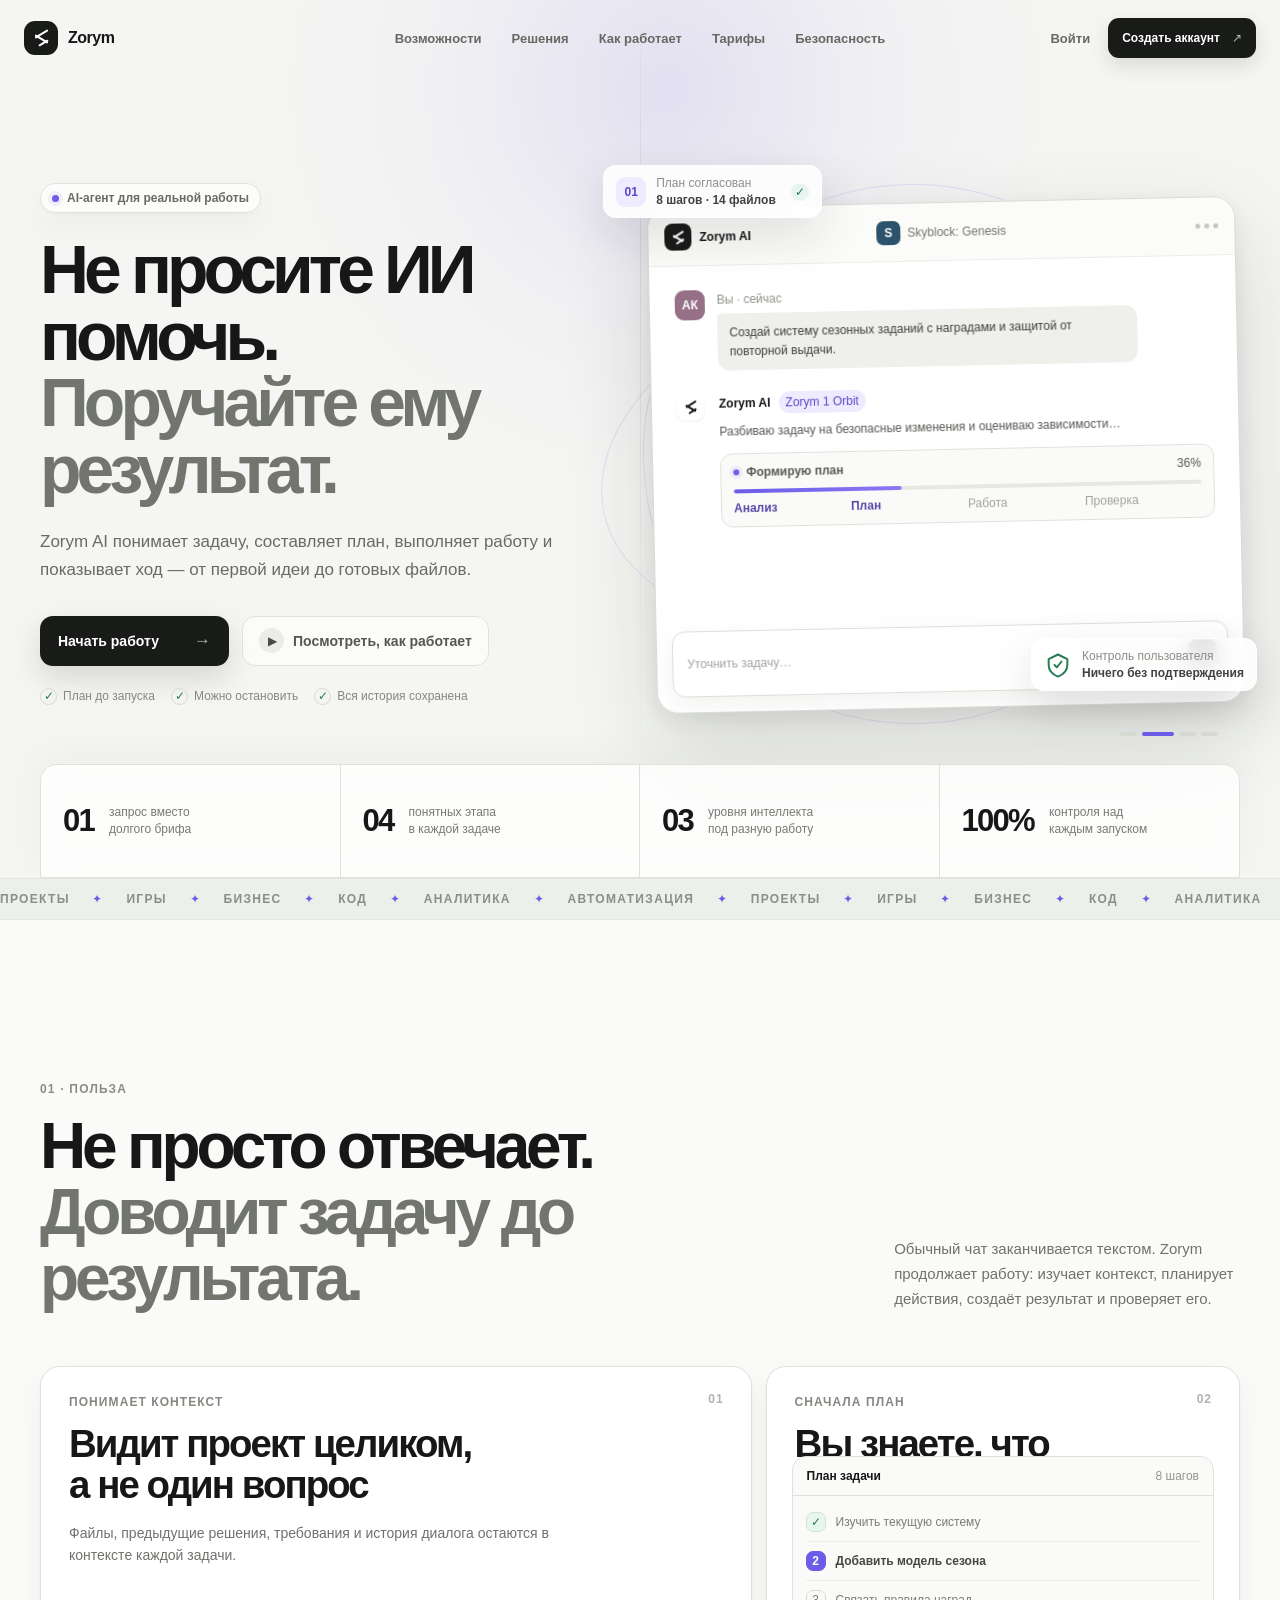
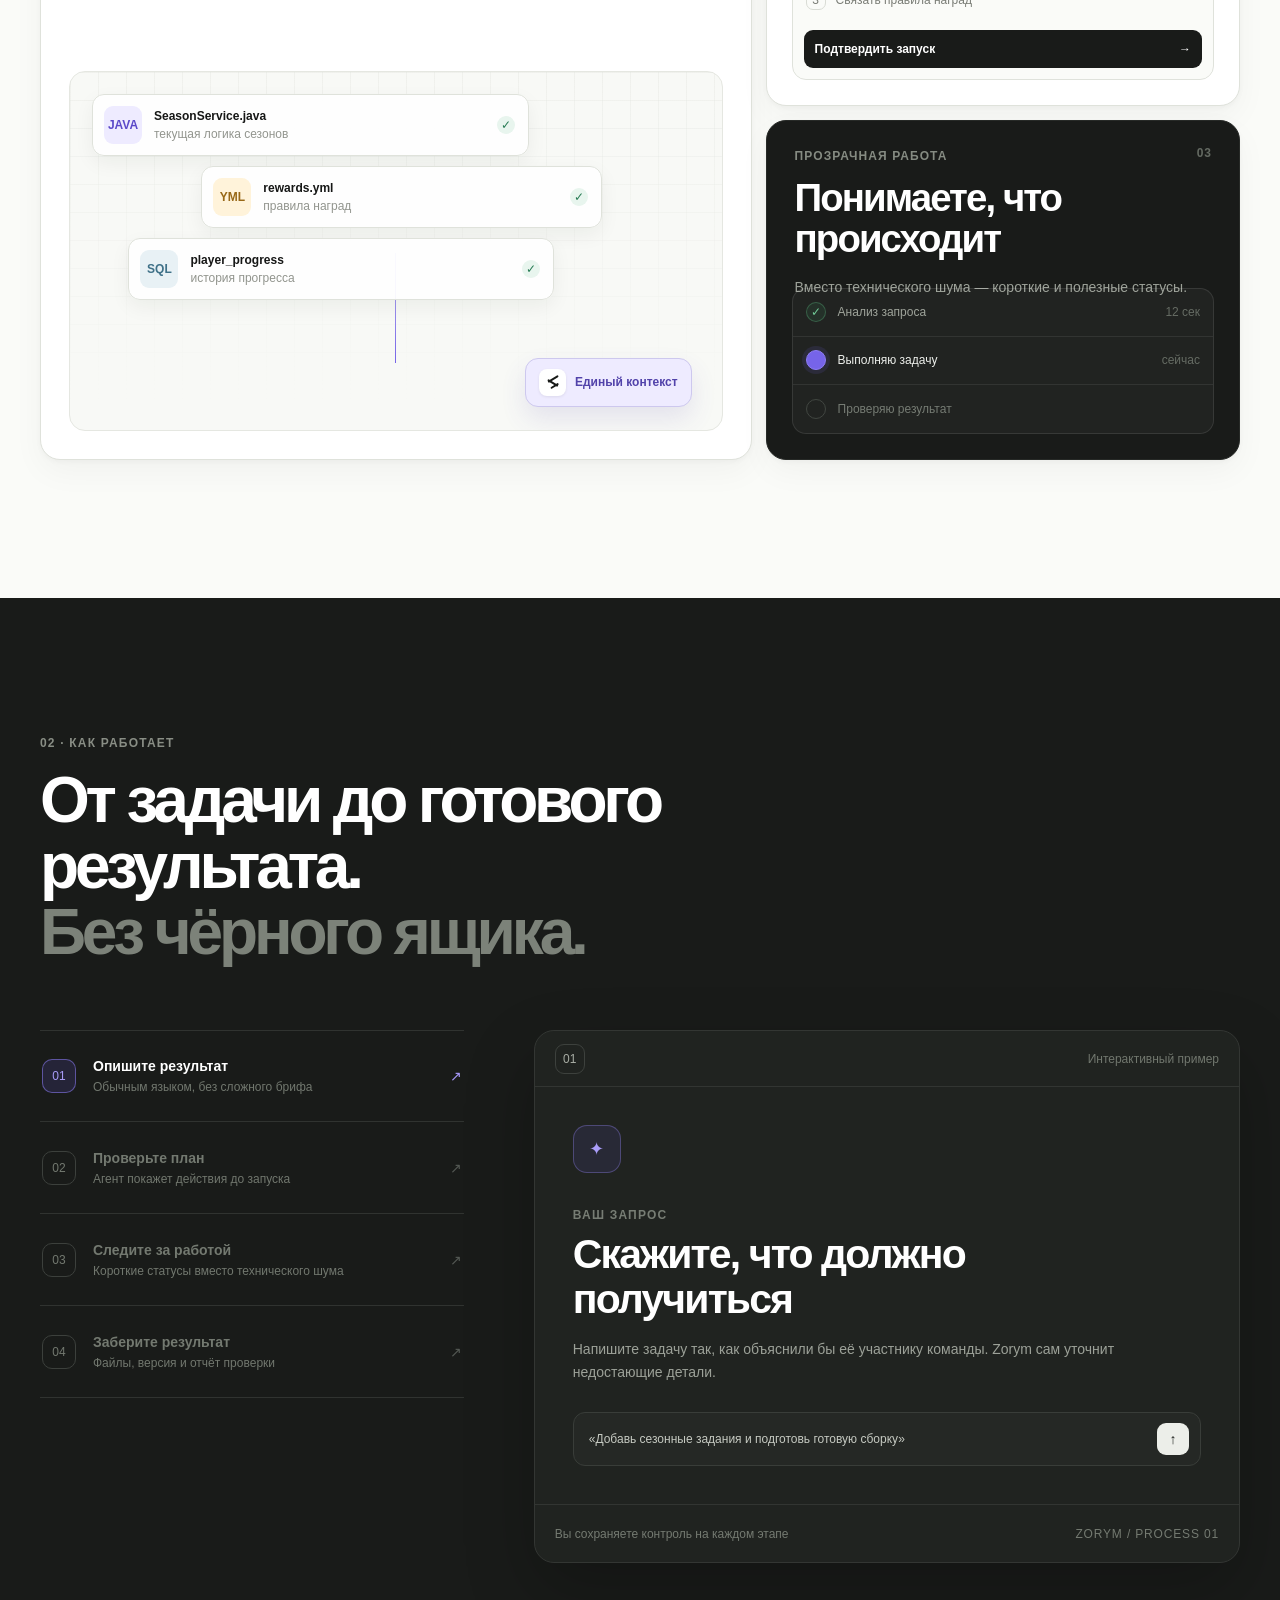
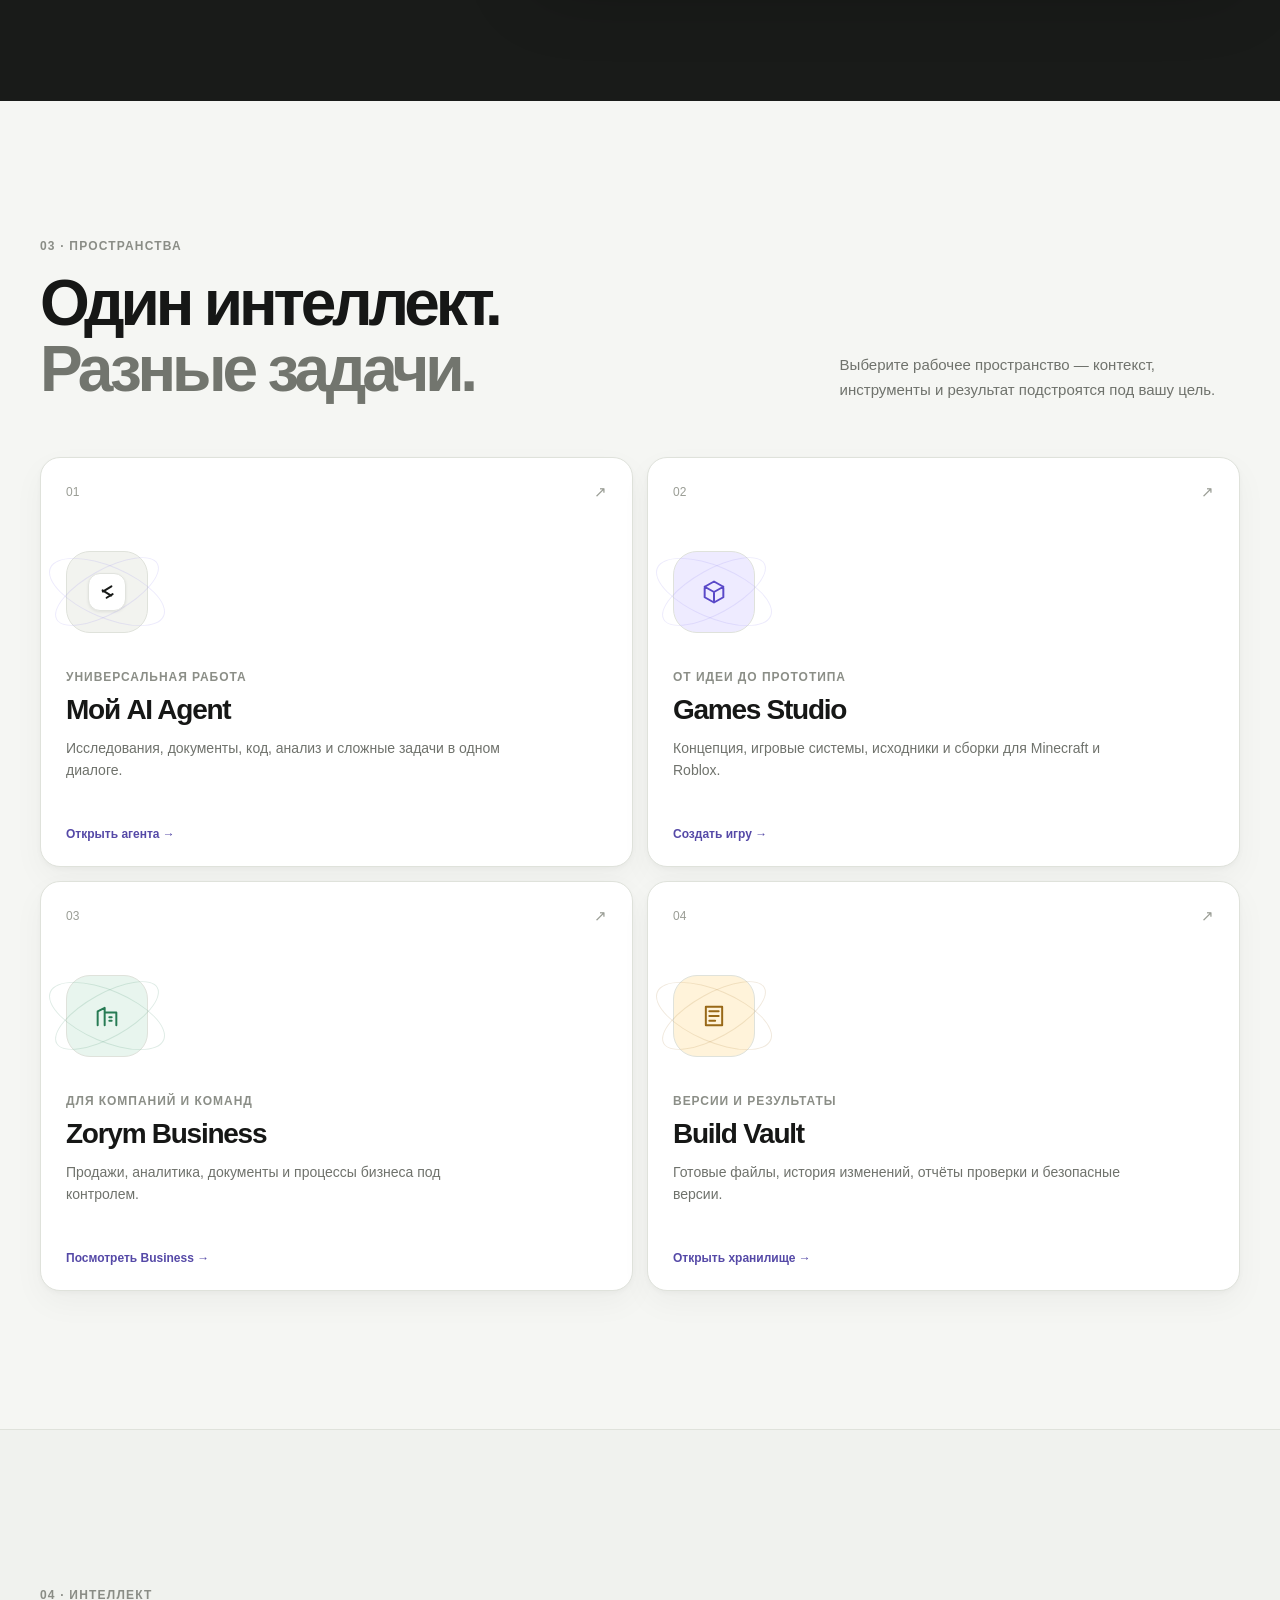
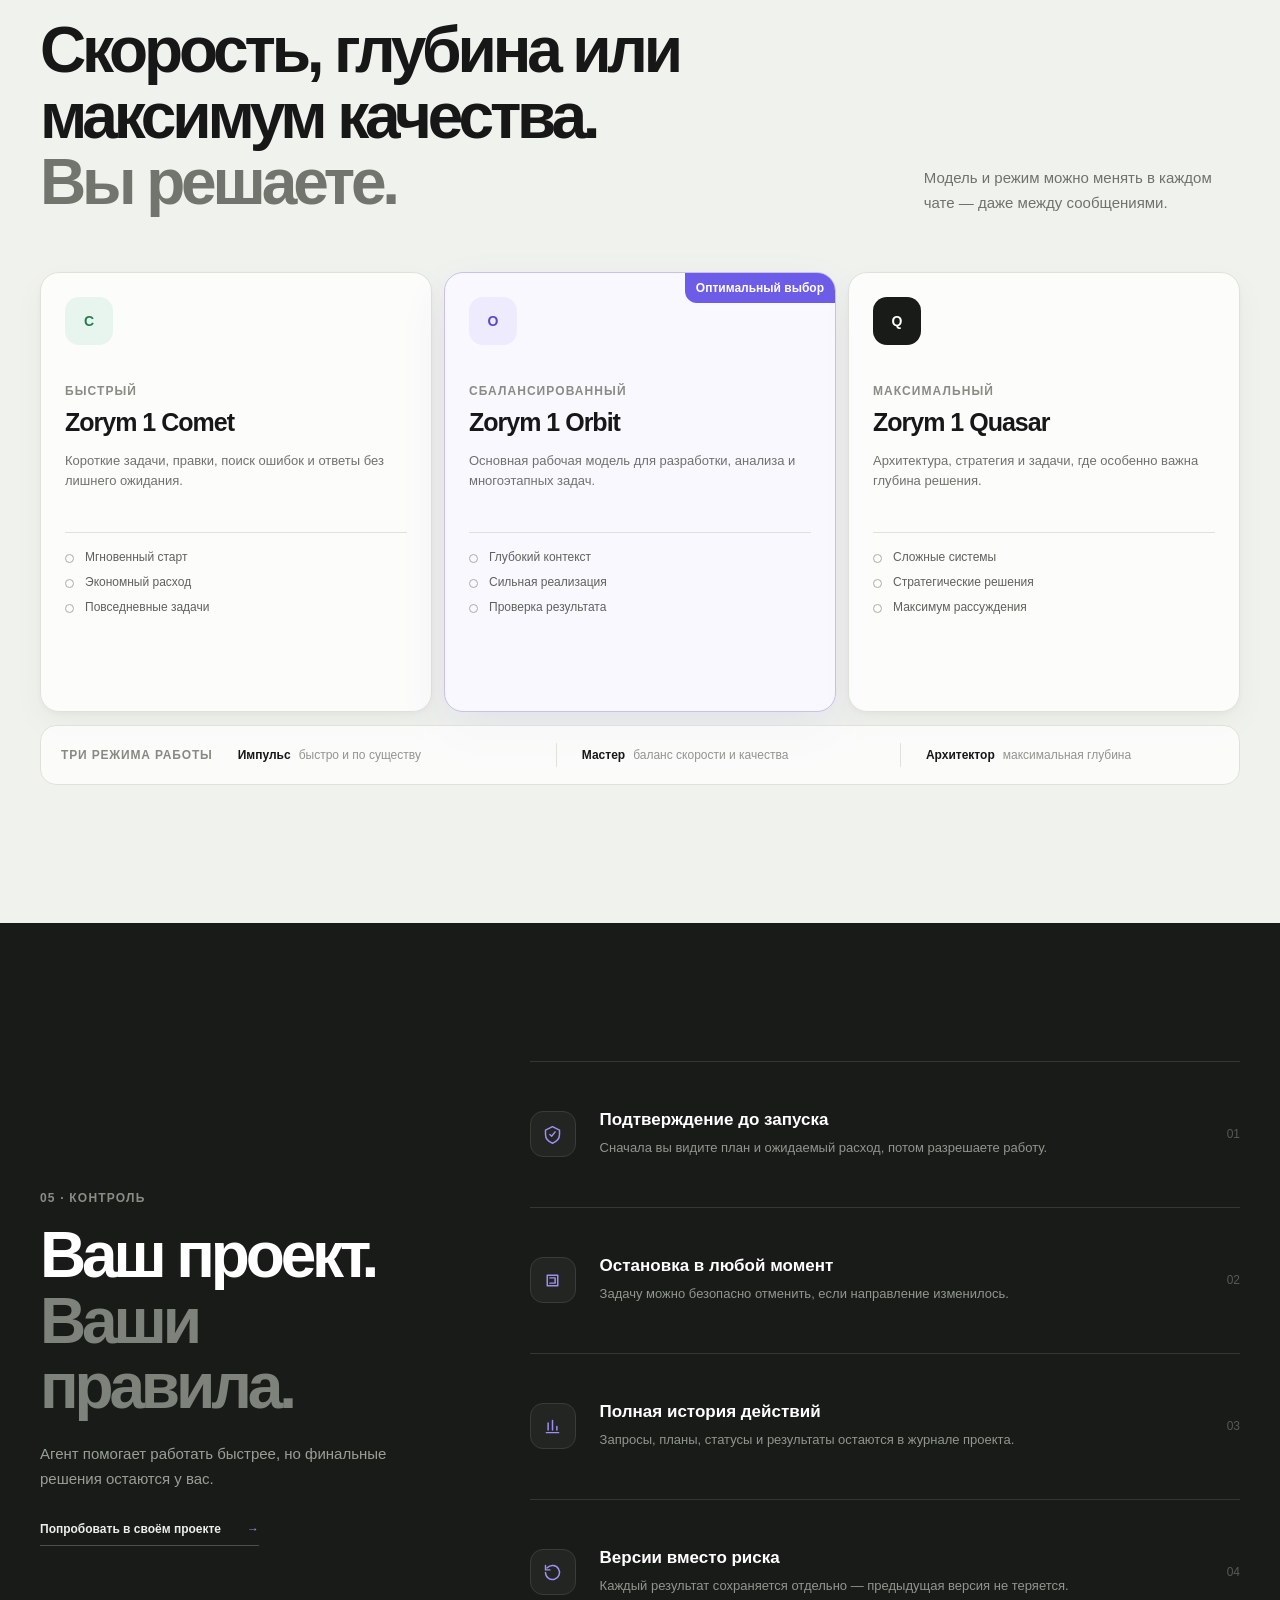
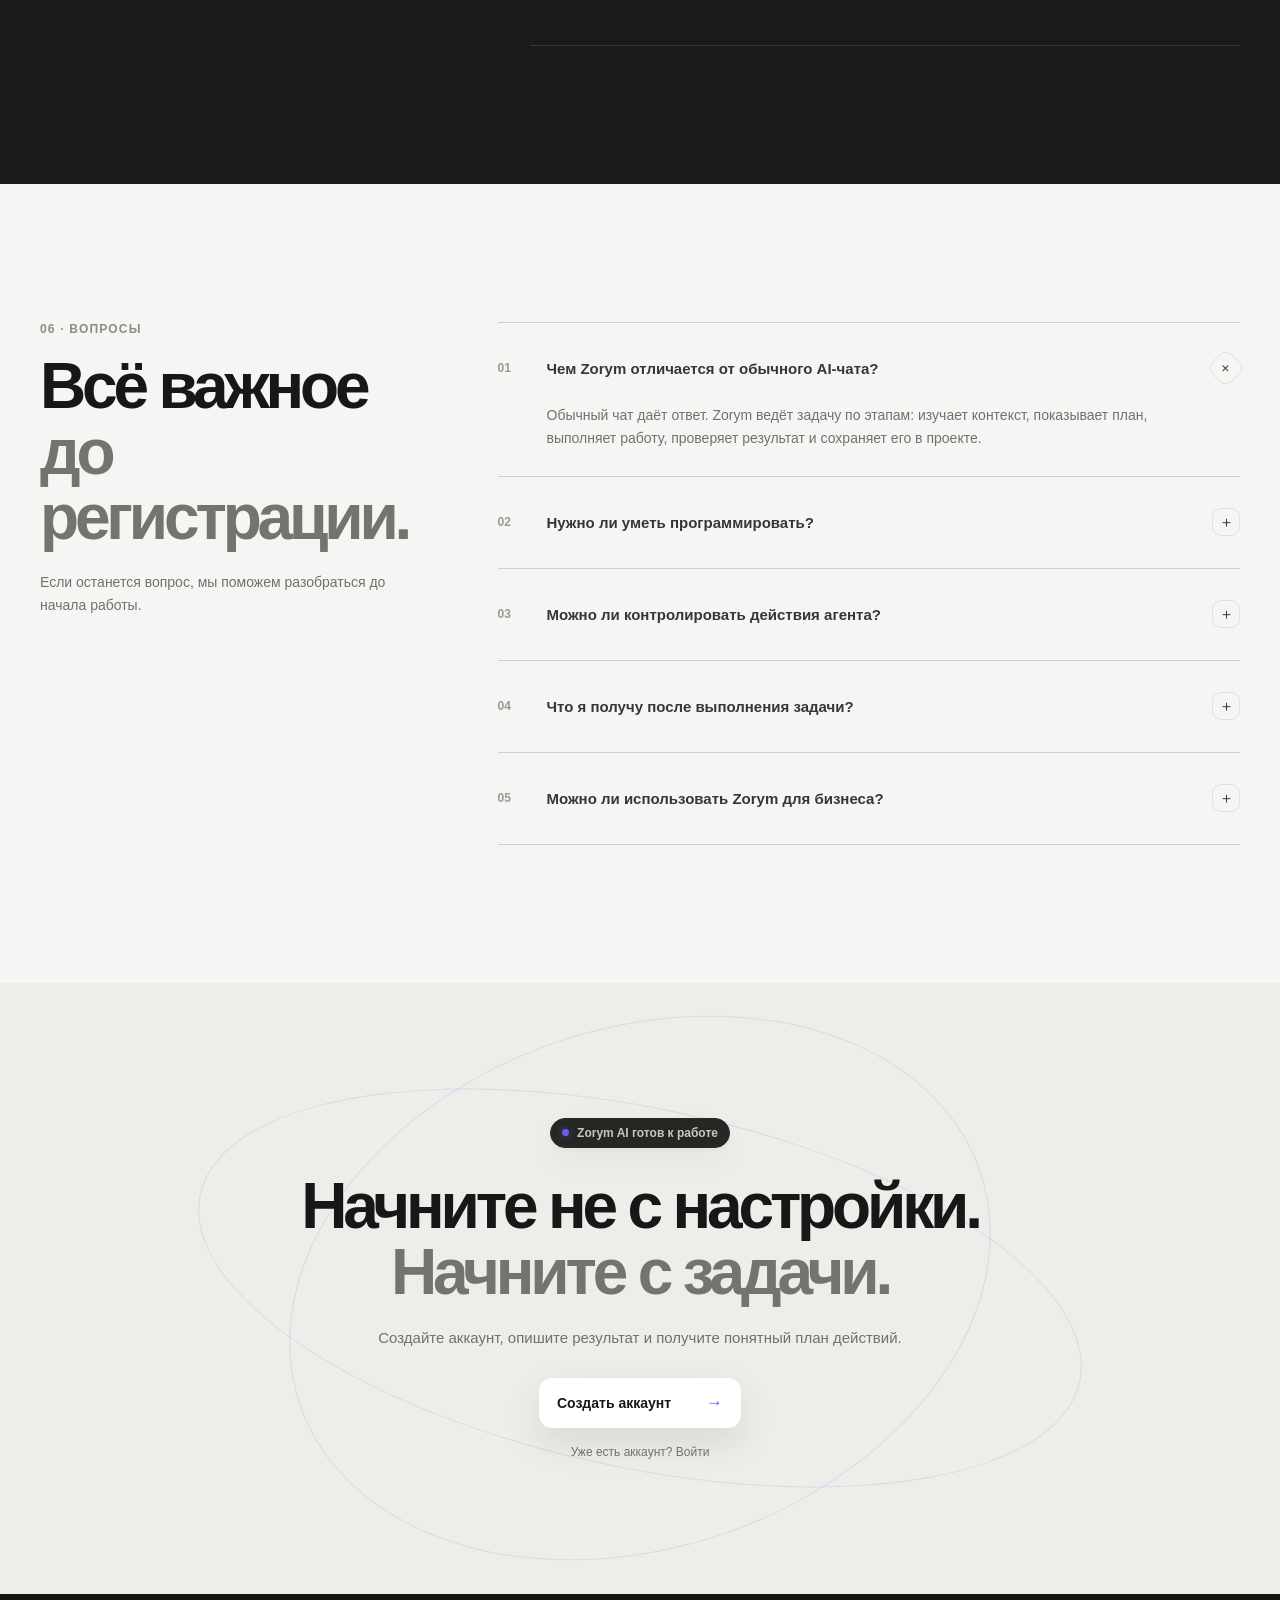
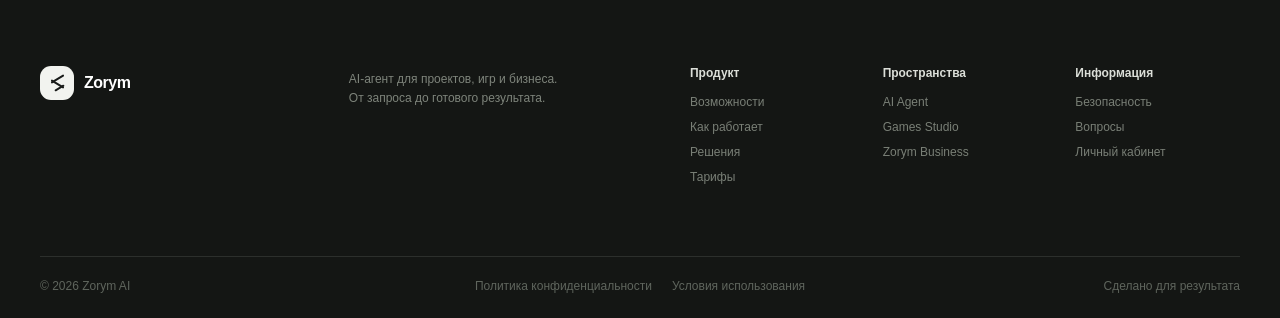
==== commit 5e109b2f: "Add Zorym pricing and plan comparison page" ====
--- a/index.html
+++ b/index.html
@@ -18,6 +18,7 @@
         <a href="#benefits">Возможности</a>
         <a href="#solutions">Решения</a>
         <a href="#how">Как работает</a>
+        <a href="pricing.html">Тарифы</a>
         <a href="#trust">Безопасность</a>
       </nav>
       <div class="header-actions">
@@ -27,7 +28,7 @@
       </div>
     </div>
     <div class="mobile-nav" id="mobile-nav">
-      <a href="#benefits">Возможности</a><a href="#solutions">Решения</a><a href="#how">Как работает</a><a href="#trust">Безопасность</a><a href="app.html#agent">Войти в кабинет</a>
+      <a href="#benefits">Возможности</a><a href="#solutions">Решения</a><a href="#how">Как работает</a><a href="pricing.html">Тарифы</a><a href="#trust">Безопасность</a><a href="app.html#agent">Войти в кабинет</a>
     </div>
   </header>
 
@@ -168,7 +169,7 @@
   </main>
 
   <footer class="site-footer">
-    <div class="container footer-top"><a class="wordmark footer-brand" href="#top"><span class="brand-symbol"><i></i></span><span>Zorym</span></a><p>AI-агент для проектов, игр и бизнеса.<br>От запроса до готового результата.</p><div class="footer-links"><div><b>Продукт</b><a href="#benefits">Возможности</a><a href="#how">Как работает</a><a href="#solutions">Решения</a></div><div><b>Пространства</b><a href="app.html#agent">AI Agent</a><a href="app.html#games">Games Studio</a><a href="app.html#business">Zorym Business</a></div><div><b>Информация</b><a href="#trust">Безопасность</a><a href="#faq">Вопросы</a><a href="app.html#agent">Личный кабинет</a></div></div></div>
+    <div class="container footer-top"><a class="wordmark footer-brand" href="#top"><span class="brand-symbol"><i></i></span><span>Zorym</span></a><p>AI-агент для проектов, игр и бизнеса.<br>От запроса до готового результата.</p><div class="footer-links"><div><b>Продукт</b><a href="#benefits">Возможности</a><a href="#how">Как работает</a><a href="#solutions">Решения</a><a href="pricing.html">Тарифы</a></div><div><b>Пространства</b><a href="app.html#agent">AI Agent</a><a href="app.html#games">Games Studio</a><a href="app.html#business">Zorym Business</a></div><div><b>Информация</b><a href="#trust">Безопасность</a><a href="#faq">Вопросы</a><a href="app.html#agent">Личный кабинет</a></div></div></div>
     <div class="container footer-bottom"><span>© 2026 Zorym AI</span><div><a href="#privacy">Политика конфиденциальности</a><a href="#terms">Условия использования</a></div><span>Сделано для результата</span></div>
   </footer>
 
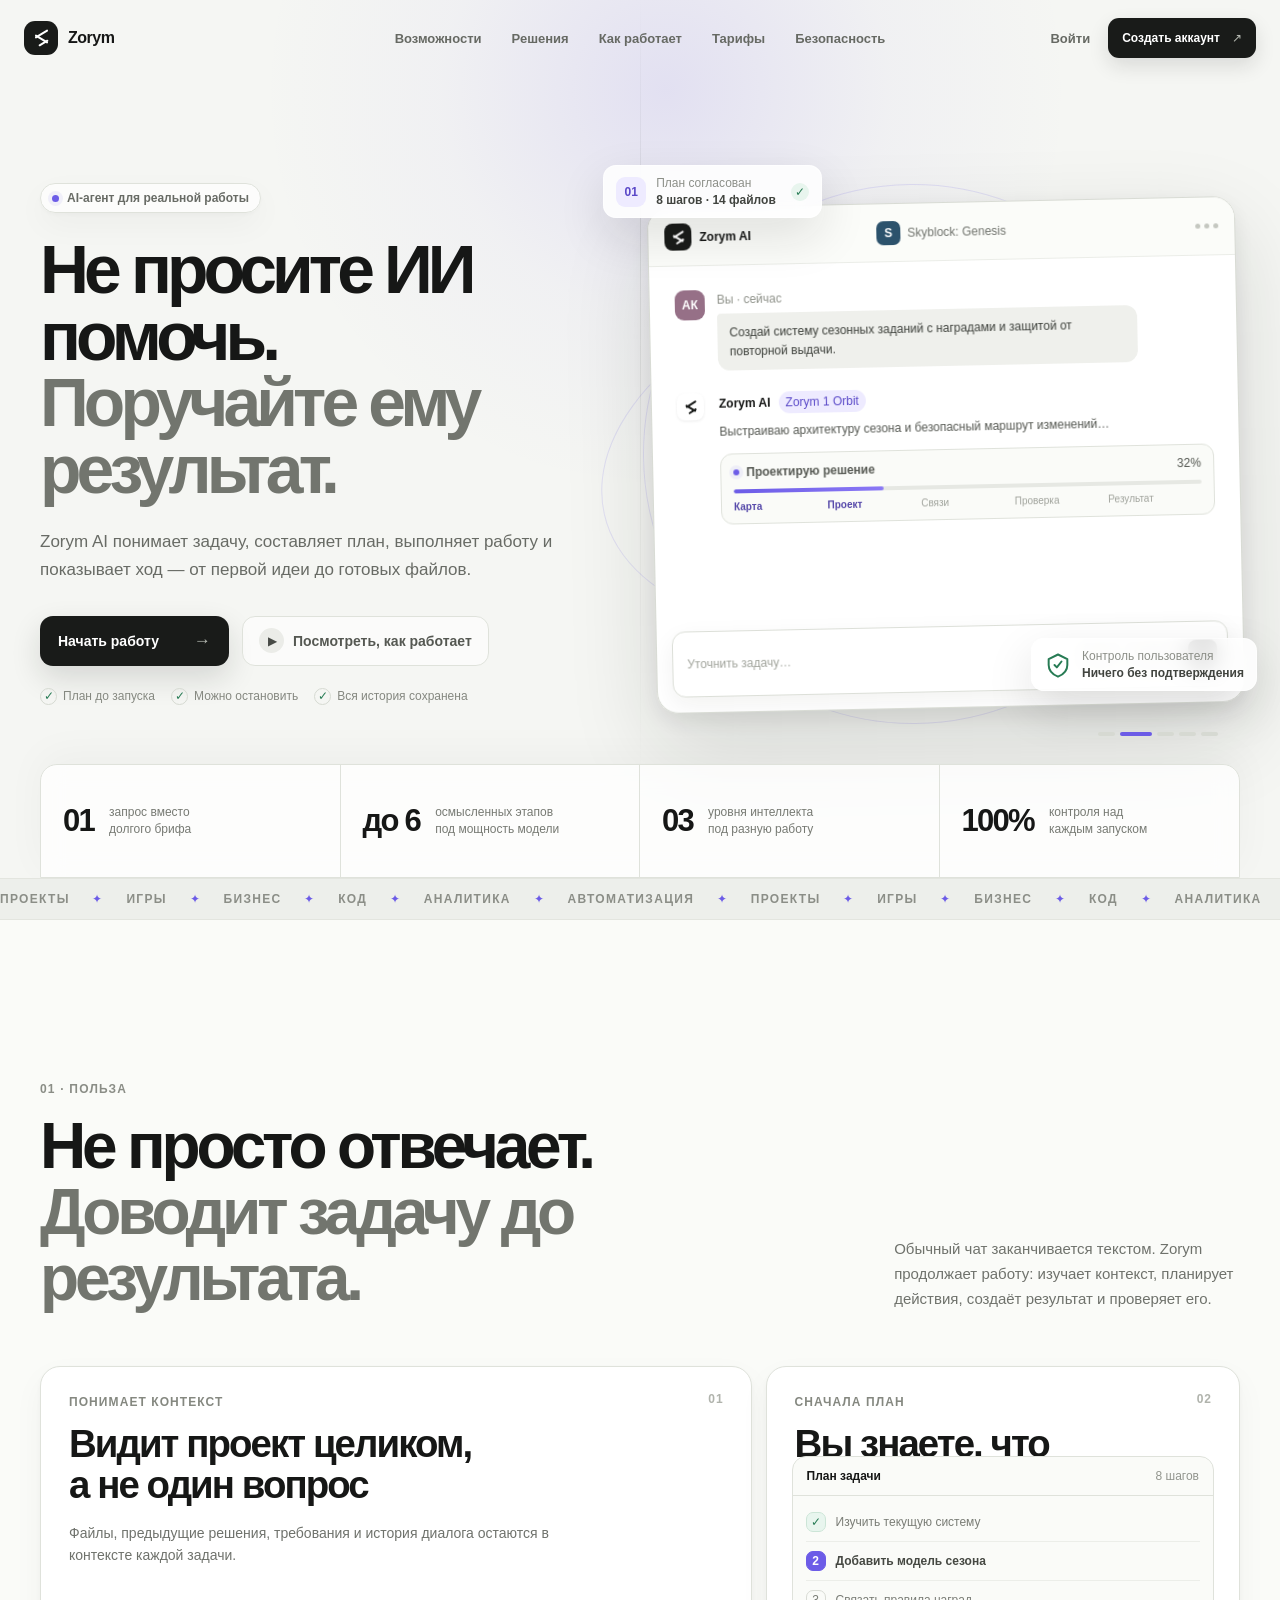
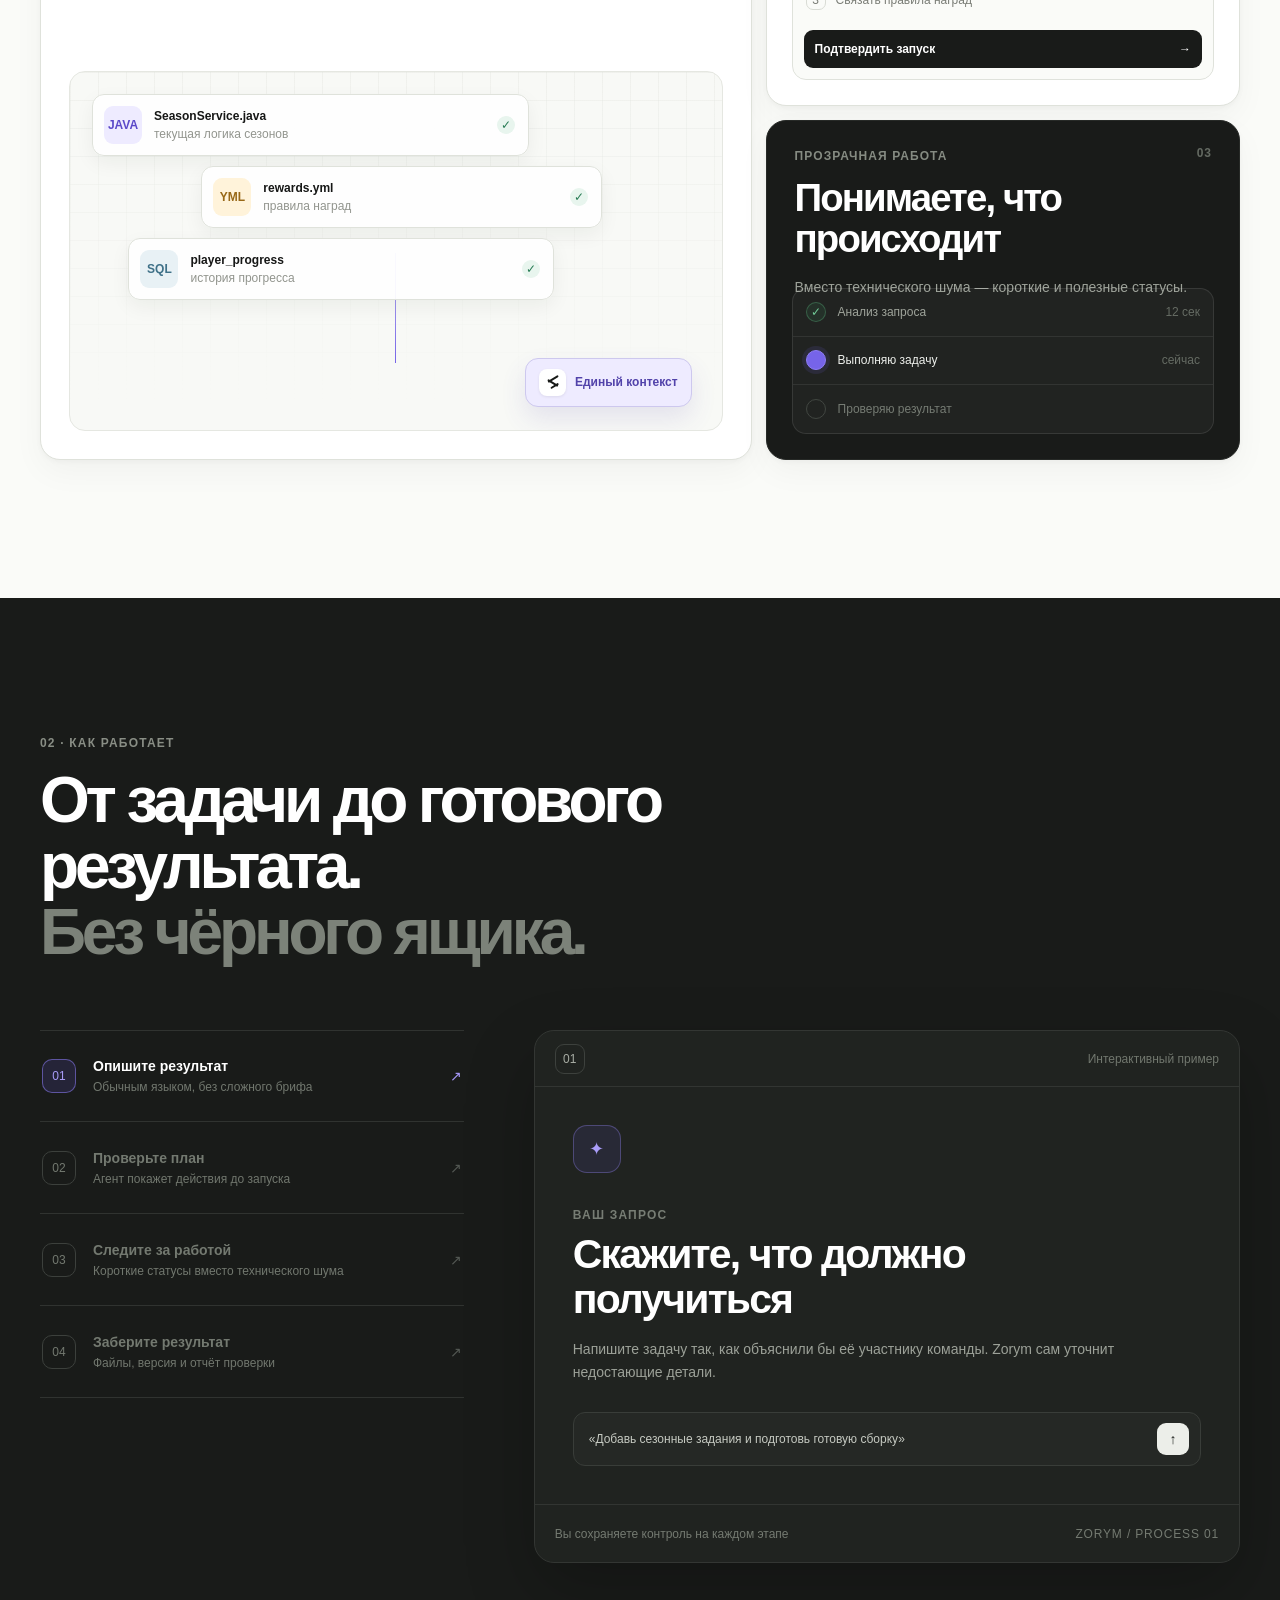
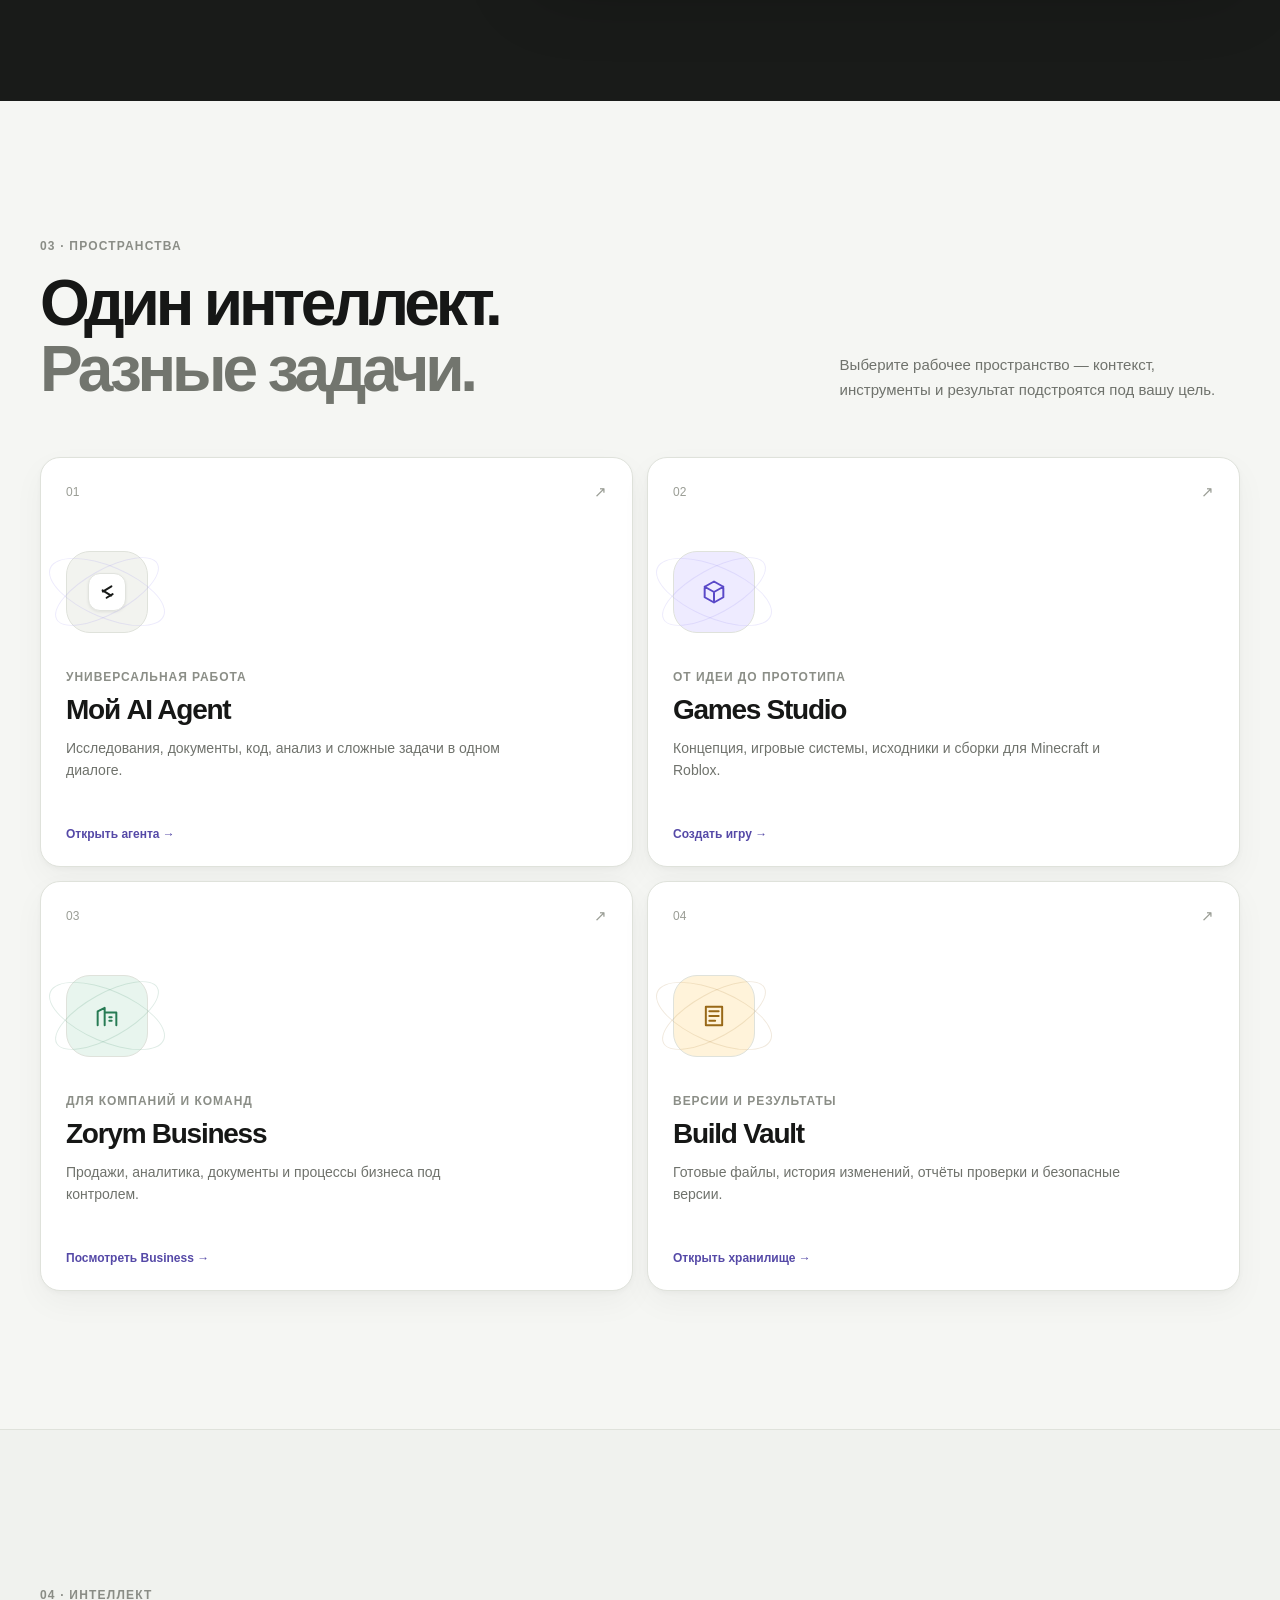
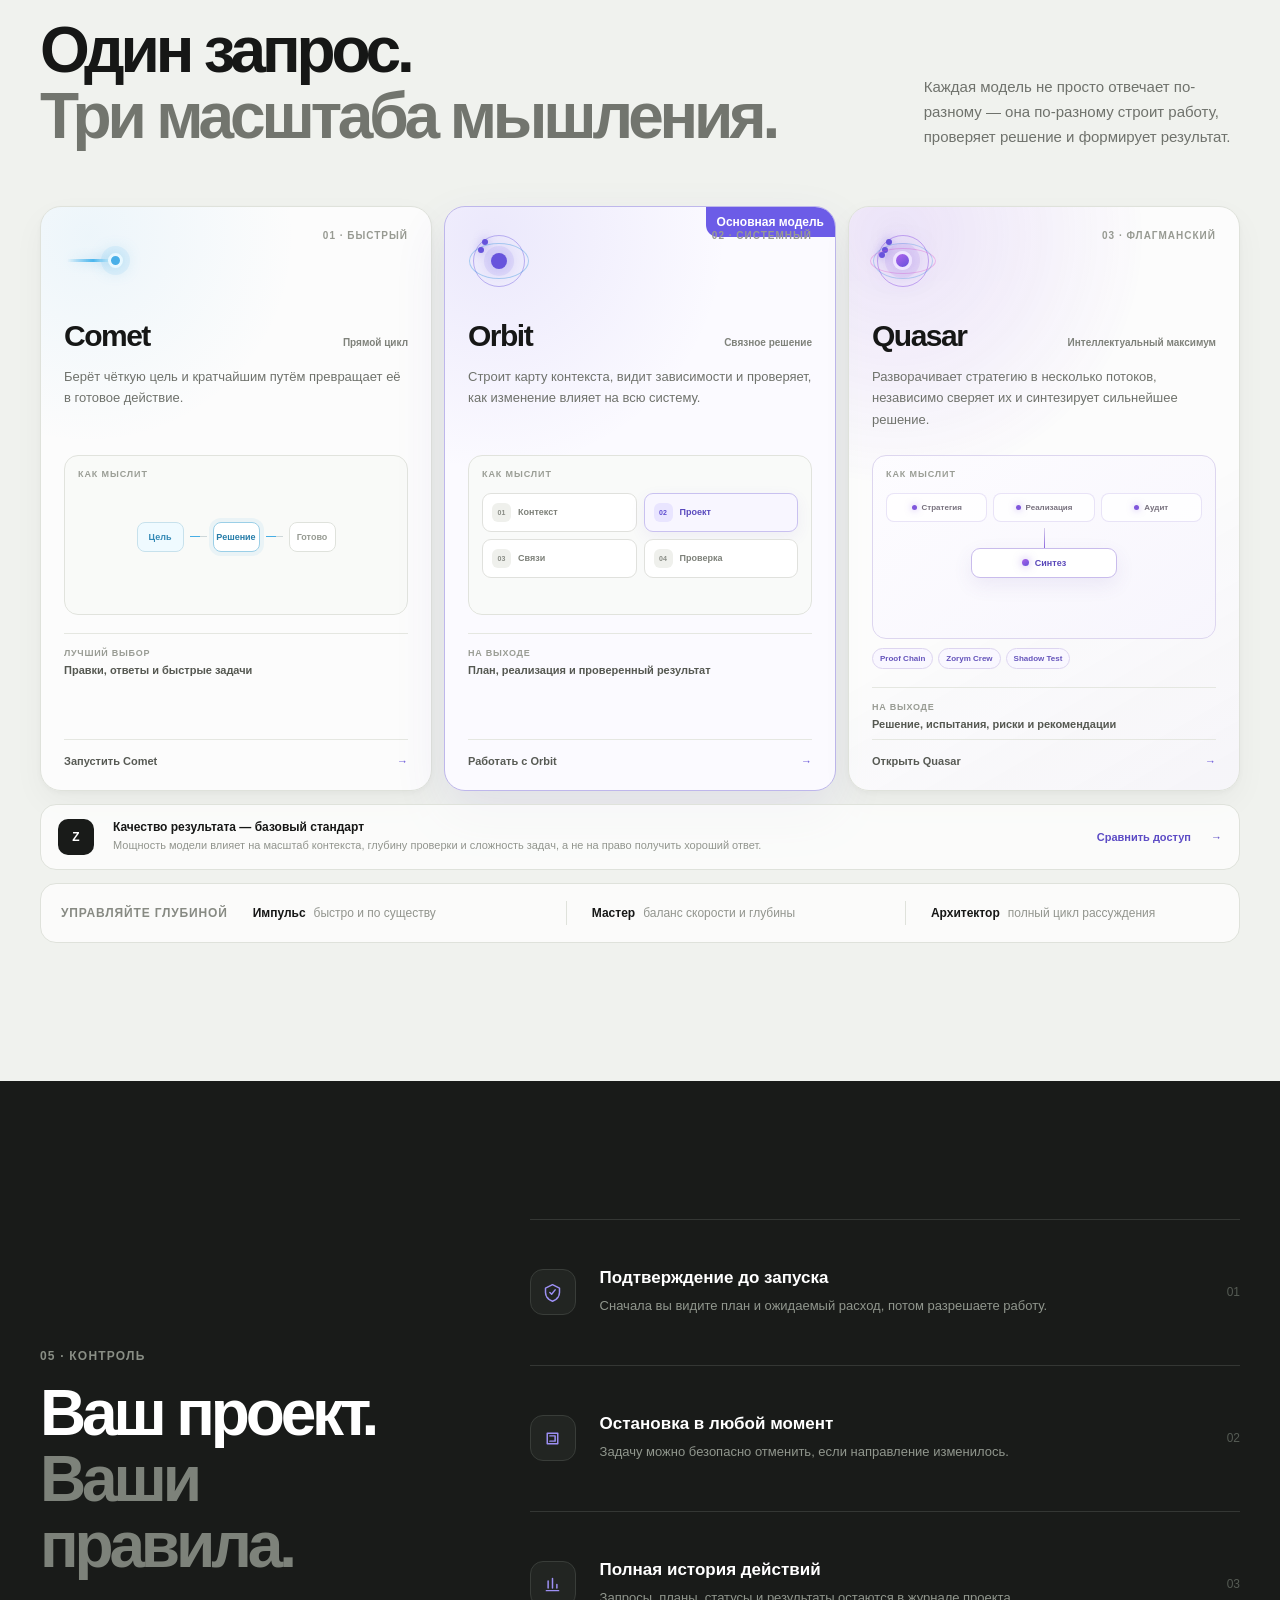
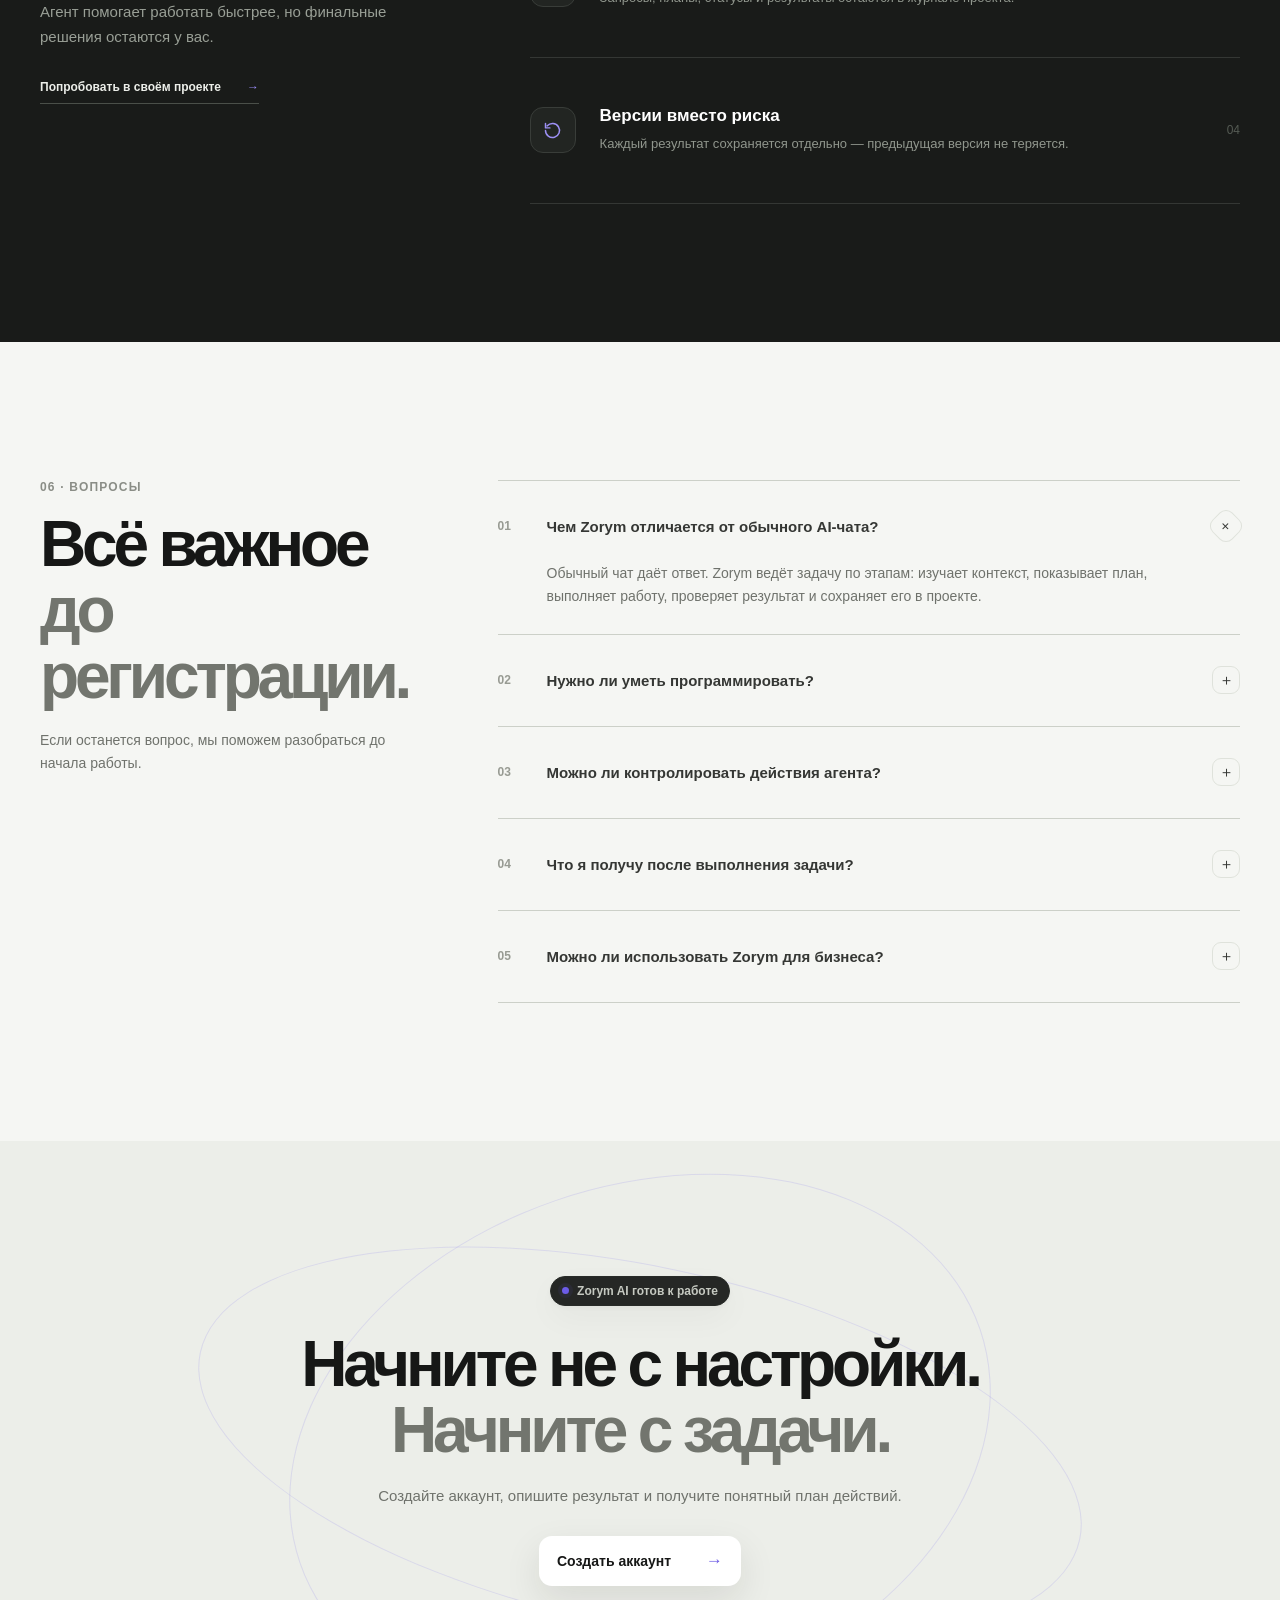
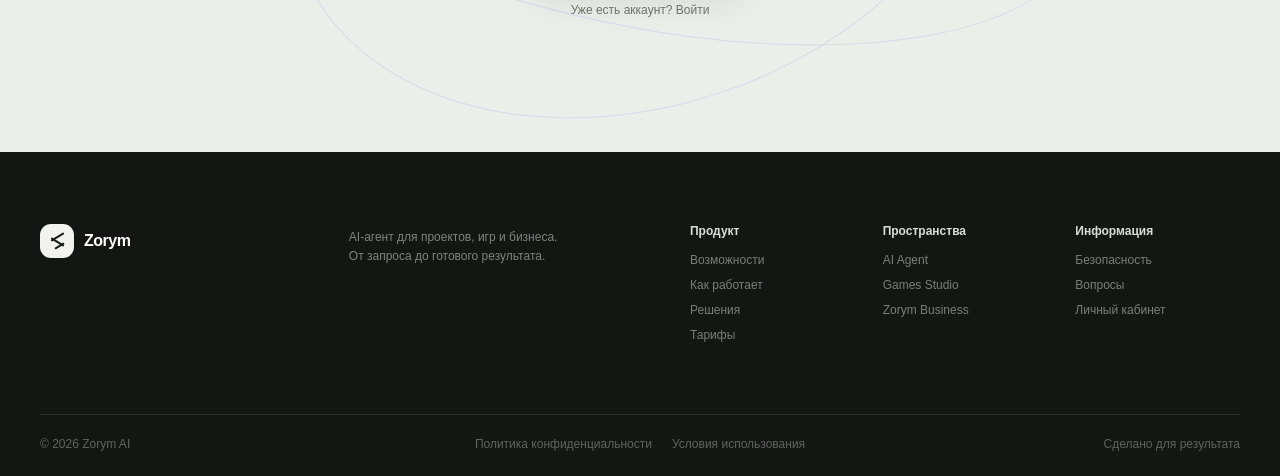
==== commit be498021: "Show the power of every Zorym model" ====
--- a/index.html
+++ b/index.html
@@ -6,7 +6,7 @@
   <meta name="description" content="Zorym AI превращает запрос в план, выполненную задачу и готовый результат — для проектов, игр и бизнеса.">
   <meta name="theme-color" content="#f5f6f3">
   <title>Zorym AI — поручайте результат</title>
-  <link rel="stylesheet" href="landing.css">
+  <link rel="stylesheet" href="landing.css?v=20260906-model-power">
 </head>
 <body>
   <header class="site-header" id="site-header">
@@ -53,20 +53,20 @@
             <div class="demo-topbar"><div class="demo-brand"><span class="mini-z"><i></i></span><b>Zorym AI</b></div><div class="demo-project"><span>S</span>Skyblock: Genesis</div><div class="window-actions"><i></i><i></i><i></i></div></div>
             <div class="demo-content">
               <div class="demo-user"><span>АК</span><div><small>Вы · сейчас</small><p>Создай систему сезонных заданий с наградами и защитой от повторной выдачи.</p></div></div>
-              <div class="demo-agent"><span class="mini-z light"><i></i></span><div class="demo-agent-body"><div class="demo-agent-head"><b>Zorym AI</b><span>Zorym 1 Orbit</span></div><p id="demo-copy">Изучаю структуру проекта и связанные механики наград…</p><div class="demo-progress-card"><div><span><i></i><b id="demo-status">Анализирую запрос</b></span><em id="demo-percent">18%</em></div><div class="demo-progress"><i id="demo-bar"></i></div><div class="demo-stages"><span class="active">Анализ</span><span>План</span><span>Работа</span><span>Проверка</span></div></div></div></div>
+              <div class="demo-agent"><span class="mini-z light"><i></i></span><div class="demo-agent-body"><div class="demo-agent-head"><b>Zorym AI</b><span>Zorym 1 Orbit</span></div><p id="demo-copy">Собираю карту проекта, правил прогресса и связанных наград…</p><div class="demo-progress-card"><div><span><i></i><b id="demo-status">Картирую контекст</b></span><em id="demo-percent">14%</em></div><div class="demo-progress"><i id="demo-bar"></i></div><div class="demo-stages"><span class="active">Карта</span><span>Проект</span><span>Связи</span><span>Проверка</span><span>Результат</span></div></div></div></div>
               <div class="demo-result" id="demo-result"><span><svg viewBox="0 0 24 24"><path d="M5 4h14v16H5zM8 8h8M8 12h8M8 16h5"/></svg></span><div><small>Результат задачи</small><b>season-system.zip</b></div><em>Готово</em></div>
             </div>
             <div class="demo-composer"><span>Уточнить задачу…</span><div><button type="button">Orbit</button><button type="button">Мастер</button><i>↑</i></div></div>
           </div>
           <div class="floating-note note-plan"><span>01</span><div><small>План согласован</small><b>8 шагов · 14 файлов</b></div><i>✓</i></div>
           <div class="floating-note note-safe"><svg viewBox="0 0 24 24"><path d="M12 3 20 7v5c0 5-3 8-8 10-5-2-8-5-8-10V7zM9 12l2 2 4-5"/></svg><div><small>Контроль пользователя</small><b>Ничего без подтверждения</b></div></div>
-          <div class="demo-controls" aria-label="Этапы демонстрации"><button class="active" type="button" data-demo-step="0" aria-label="Анализ"></button><button type="button" data-demo-step="1" aria-label="План"></button><button type="button" data-demo-step="2" aria-label="Выполнение"></button><button type="button" data-demo-step="3" aria-label="Результат"></button></div>
+          <div class="demo-controls" aria-label="Этапы демонстрации"><button class="active" type="button" data-demo-step="0" aria-label="Карта контекста"></button><button type="button" data-demo-step="1" aria-label="Проектирование"></button><button type="button" data-demo-step="2" aria-label="Связывание"></button><button type="button" data-demo-step="3" aria-label="Проверка системы"></button><button type="button" data-demo-step="4" aria-label="Результат"></button></div>
         </div>
       </div>
 
       <div class="proof-strip container reveal">
         <article><strong>01</strong><span>запрос вместо<br>долгого брифа</span></article>
-        <article><strong>04</strong><span>понятных этапа<br>в каждой задаче</span></article>
+        <article><strong>до 6</strong><span>осмысленных этапов<br>под мощность модели</span></article>
         <article><strong>03</strong><span>уровня интеллекта<br>под разную работу</span></article>
         <article><strong>100%</strong><span>контроля над<br>каждым запуском</span></article>
       </div>
@@ -125,15 +125,39 @@
       </div>
     </section>
 
-    <section class="models-section section-space">
-      <div class="container">
-        <div class="models-heading reveal"><span class="section-index">04 · Интеллект</span><h2>Скорость, глубина или максимум качества.<br><em>Вы решаете.</em></h2><p>Модель и режим можно менять в каждом чате — даже между сообщениями.</p></div>
+    <section class="models-section section-space" id="models">
+      <div class="container">
+        <div class="models-heading reveal"><span class="section-index">04 · Интеллект</span><h2>Один запрос.<br><em>Три масштаба мышления.</em></h2><p>Каждая модель не просто отвечает по-разному — она по-разному строит работу, проверяет решение и формирует результат.</p></div>
         <div class="model-grid">
-          <article class="model-card reveal"><div class="model-orb comet">C</div><span class="model-speed">Быстрый</span><h3>Zorym 1 Comet</h3><p>Короткие задачи, правки, поиск ошибок и ответы без лишнего ожидания.</p><ul><li>Мгновенный старт</li><li>Экономный расход</li><li>Повседневные задачи</li></ul></article>
-          <article class="model-card featured reveal"><div class="recommended">Оптимальный выбор</div><div class="model-orb orbit">O</div><span class="model-speed">Сбалансированный</span><h3>Zorym 1 Orbit</h3><p>Основная рабочая модель для разработки, анализа и многоэтапных задач.</p><ul><li>Глубокий контекст</li><li>Сильная реализация</li><li>Проверка результата</li></ul></article>
-          <article class="model-card reveal"><div class="model-orb quasar">Q</div><span class="model-speed">Максимальный</span><h3>Zorym 1 Quasar</h3><p>Архитектура, стратегия и задачи, где особенно важна глубина решения.</p><ul><li>Сложные системы</li><li>Стратегические решения</li><li>Максимум рассуждения</li></ul></article>
-        </div>
-        <div class="mode-strip reveal"><span>Три режима работы</span><div><b>Импульс</b><small>быстро и по существу</small></div><i></i><div><b>Мастер</b><small>баланс скорости и качества</small></div><i></i><div><b>Архитектор</b><small>максимальная глубина</small></div></div>
+          <article class="model-card comet-model reveal">
+            <div class="model-card-head"><div class="landing-model-visual comet-engine" aria-hidden="true"><i></i><b></b></div><span class="model-index">01 · Быстрый</span></div>
+            <div class="model-title"><h3>Comet</h3><span>Прямой цикл</span></div>
+            <p>Берёт чёткую цель и кратчайшим путём превращает её в готовое действие.</p>
+            <div class="model-process comet-process"><span class="process-label">Как мыслит</span><div class="direct-path"><i class="done">Цель</i><b></b><i class="active">Решение</i><b></b><i>Готово</i></div></div>
+            <div class="model-result"><small>Лучший выбор</small><strong>Правки, ответы и быстрые задачи</strong></div>
+            <a href="app.html#agent">Запустить Comet <i>→</i></a>
+          </article>
+          <article class="model-card orbit-model featured reveal">
+            <div class="recommended">Основная модель</div>
+            <div class="model-card-head"><div class="landing-model-visual orbit-engine" aria-hidden="true"><i></i><i></i><b></b></div><span class="model-index">02 · Системный</span></div>
+            <div class="model-title"><h3>Orbit</h3><span>Связное решение</span></div>
+            <p>Строит карту контекста, видит зависимости и проверяет, как изменение влияет на всю систему.</p>
+            <div class="model-process orbit-process"><span class="process-label">Как мыслит</span><div class="orbit-map"><span><i>01</i>Контекст</span><span class="active"><i>02</i>Проект</span><span><i>03</i>Связи</span><span><i>04</i>Проверка</span><b aria-hidden="true"></b></div></div>
+            <div class="model-result"><small>На выходе</small><strong>План, реализация и проверенный результат</strong></div>
+            <a href="app.html#agent">Работать с Orbit <i>→</i></a>
+          </article>
+          <article class="model-card quasar-model reveal">
+            <div class="model-card-head"><div class="landing-model-visual quasar-engine" aria-hidden="true"><i></i><i></i><i></i><b></b></div><span class="model-index">03 · Флагманский</span></div>
+            <div class="model-title"><h3>Quasar</h3><span>Интеллектуальный максимум</span></div>
+            <p>Разворачивает стратегию в несколько потоков, независимо сверяет их и синтезирует сильнейшее решение.</p>
+            <div class="model-process quasar-process"><span class="process-label">Как мыслит</span><div class="quasar-map"><span><i></i>Стратегия</span><span><i></i>Реализация</span><span><i></i>Аудит</span><b><i></i>Синтез</b></div></div>
+            <div class="model-proof"><span>Proof Chain</span><span>Zorym Crew</span><span>Shadow Test</span></div>
+            <div class="model-result"><small>На выходе</small><strong>Решение, испытания, риски и рекомендации</strong></div>
+            <a href="app.html#agent">Открыть Quasar <i>→</i></a>
+          </article>
+        </div>
+        <div class="model-principle reveal"><span class="principle-mark">Z</span><div><b>Качество результата — базовый стандарт</b><small>Мощность модели влияет на масштаб контекста, глубину проверки и сложность задач, а не на право получить хороший ответ.</small></div><a href="pricing.html">Сравнить доступ <i>→</i></a></div>
+        <div class="mode-strip reveal"><span>Управляйте глубиной</span><div><b>Импульс</b><small>быстро и по существу</small></div><i></i><div><b>Мастер</b><small>баланс скорости и глубины</small></div><i></i><div><b>Архитектор</b><small>полный цикл рассуждения</small></div></div>
       </div>
     </section>
 
@@ -175,10 +199,11 @@
 
   <script>
     const demoSteps = [
-      { status: 'Анализирую запрос', percent: 18, copy: 'Изучаю структуру проекта и связанные механики наград…', stage: 0 },
-      { status: 'Формирую план', percent: 36, copy: 'Разбиваю задачу на безопасные изменения и оцениваю зависимости…', stage: 1 },
-      { status: 'Выполняю задачу', percent: 68, copy: 'Создаю систему сезонов, прогресс игроков и защиту наград…', stage: 2 },
-      { status: 'Результат готов', percent: 100, copy: 'Проверка пройдена. Файлы и отчёт сохранены в Build Vault.', stage: 3 }
+      { status: 'Картирую контекст', percent: 14, copy: 'Собираю карту проекта, правил прогресса и связанных наград…', stage: 0 },
+      { status: 'Проектирую решение', percent: 32, copy: 'Выстраиваю архитектуру сезона и безопасный маршрут изменений…', stage: 1 },
+      { status: 'Связываю изменения', percent: 61, copy: 'Соединяю цели, серии, награды и защиту повторной выдачи…', stage: 2 },
+      { status: 'Проверяю систему', percent: 84, copy: 'Проверяю сценарии игрока, границы сезона и обратную совместимость…', stage: 3 },
+      { status: 'Упаковываю результат', percent: 100, copy: 'Система проверена. Файлы и отчёт сохранены в Build Vault.', stage: 4 }
     ];
     let demoIndex = 0;
     let demoTimer;
@@ -191,7 +216,7 @@
       document.querySelector('#demo-bar').style.width = step.percent + '%';
       document.querySelectorAll('.demo-stages span').forEach(function (item, itemIndex) { item.classList.toggle('active', itemIndex <= step.stage); });
       document.querySelectorAll('[data-demo-step]').forEach(function (button, buttonIndex) { button.classList.toggle('active', buttonIndex === index); });
-      document.querySelector('#demo-result').classList.toggle('visible', index === 3);
+      document.querySelector('#demo-result').classList.toggle('visible', index === demoSteps.length - 1);
     }
     function restartDemo() {
       window.clearInterval(demoTimer);
--- a/landing.css
+++ b/landing.css
@@ -119,7 +119,7 @@
 .demo-progress-card b, .demo-progress-card em { color: #555852; font-size: 12px; font-style: normal; }
 .demo-progress { height: 4px; overflow: hidden; margin: 10px 0 8px; border-radius: 99px; background: #e6e8e3; }
 .demo-progress > i { display: block; width: 18%; height: 100%; border-radius: inherit; background: linear-gradient(90deg, var(--violet), var(--violet-bright)); transition: width .45s ease; }
-.demo-stages { display: grid; grid-template-columns: repeat(4,1fr); color: #a0a39c; font-size: 12px; }
+.demo-stages { display: grid; grid-template-columns: repeat(5,1fr); color: #a0a39c; font-size: 10px; }
 .demo-stages span.active { color: #5548a9; font-weight: 650; }
 .demo-result { display: flex; visibility: hidden; align-items: center; gap: 10px; margin: 13px 0 0 42px; border: 1px solid #cce6d7; border-radius: 11px; background: var(--green-soft); padding: 9px 10px; opacity: 0; transform: translateY(5px); transition: opacity .25s ease, transform .25s ease, visibility .25s ease; }
 .demo-result.visible { visibility: visible; opacity: 1; transform: translateY(0); }
@@ -276,25 +276,81 @@
 .models-heading { display: grid; grid-template-columns: minmax(0,1.45fr) minmax(310px,.55fr); align-items: end; gap: 50px; margin-bottom: 56px; }
 .models-heading .section-index { grid-column: 1 / -1; margin-bottom: -34px; }
 .model-grid { display: grid; grid-template-columns: repeat(3,1fr); gap: 12px; }
-.model-card { position: relative; min-height: 440px; overflow: hidden; border: 1px solid var(--line); border-radius: 19px; background: rgba(255,255,255,.8); padding: 24px; box-shadow: var(--shadow-sm); }
-.model-card.featured { border-color: #c7c1ef; background: #f9f8ff; box-shadow: 0 20px 48px rgba(80,68,165,.08); }
+.model-card { position: relative; display: flex; min-height: 585px; overflow: hidden; flex-direction: column; border: 1px solid var(--line); border-radius: 21px; background: rgba(255,255,255,.82); padding: 23px; box-shadow: var(--shadow-sm); transition: transform .25s ease,box-shadow .25s ease,border-color .25s ease; }
+.model-card::before { position: absolute; inset: 0; opacity: .75; content: ""; pointer-events: none; }
+.comet-model::before { background: radial-gradient(circle at 12% 5%,rgba(53,166,232,.1),transparent 32%); }
+.orbit-model::before { background: radial-gradient(circle at 12% 5%,rgba(104,85,224,.14),transparent 36%); }
+.quasar-model::before { background: radial-gradient(circle at 12% 5%,rgba(129,66,225,.18),transparent 39%),linear-gradient(150deg,transparent 55%,rgba(89,68,172,.05)); }
+.model-card:hover { border-color: #ced1ca; box-shadow: 0 24px 58px rgba(25,28,23,.09); transform: translateY(-4px); }
+.model-card.featured { border-color: #beb7eb; background: #fbfaff; box-shadow: 0 22px 52px rgba(80,68,165,.1); }
 .recommended { position: absolute; top: 0; right: 0; border-bottom-left-radius: 12px; background: var(--violet); color: #fff; padding: 8px 11px; font-size: 12px; font-weight: 650; }
-.model-orb { display: grid; width: 48px; height: 48px; place-items: center; margin-bottom: 36px; border-radius: 14px; font-size: 14px; font-weight: 750; }
-.model-orb.comet { background: var(--green-soft); color: var(--green); }
-.model-orb.orbit { background: var(--violet-soft); color: #5b49ca; }
-.model-orb.quasar { background: var(--dark); color: #fff; }
-.model-speed { color: #898c85; font-size: 12px; font-weight: 700; letter-spacing: .09em; text-transform: uppercase; }
-.model-card h3 { margin: 9px 0 0; font-size: 25px; font-weight: 630; letter-spacing: -.04em; }
-.model-card > p { margin: 14px 0 0; color: var(--muted); font-size: 13px; line-height: 1.6; }
-.model-card ul { display: grid; gap: 11px; margin: 40px 0 0; padding: 17px 0 0; border-top: 1px solid var(--line); list-style: none; }
-.model-card li { position: relative; color: #5f625c; padding-left: 20px; font-size: 12px; }
-.model-card li::before { position: absolute; top: 4px; left: 0; width: 7px; height: 7px; border: 1px solid #aaaDa5; border-radius: 50%; content: ""; }
+.model-card-head,.model-title,.model-card > p,.model-process,.model-result,.model-proof,.model-card > a { position: relative; z-index: 1; }
+.model-card-head { display: flex; min-height: 72px; align-items: flex-start; justify-content: space-between; }
+.model-index { color: #979a92; font-size: 10px; font-weight: 730; letter-spacing: .1em; text-transform: uppercase; }
+.landing-model-visual { position: relative; display: block; width: 62px; height: 62px; }
+.comet-engine i { position: absolute; top: 29px; left: 3px; width: 45px; height: 3px; border-radius: 99px; background: linear-gradient(90deg,transparent,#4bb6ed 58%,#eefbff); filter: drop-shadow(0 0 6px rgba(57,167,230,.45)); animation: landing-comet 1.5s ease-in-out infinite; }
+.comet-engine b { position: absolute; top: 23px; right: 3px; width: 15px; height: 15px; border: 3px solid #e8f8ff; border-radius: 50%; background: #48afe8; box-shadow: 0 0 0 7px rgba(72,175,232,.1),0 0 18px rgba(72,175,232,.48); }
+.orbit-engine i,.quasar-engine i { position: absolute; inset: 5px; border: 1px solid rgba(102,82,219,.4); border-radius: 50%; animation: landing-orbit 5s linear infinite; }
+.orbit-engine i:nth-child(2),.quasar-engine i:nth-child(2) { inset: 13px 1px; border-color: rgba(54,151,220,.38); animation-direction: reverse; animation-duration: 3.8s; }
+.orbit-engine i::after,.quasar-engine i::after { position: absolute; top: 3px; left: 8px; width: 6px; height: 6px; border-radius: 50%; background: #6854dc; box-shadow: 0 0 9px rgba(104,84,220,.5); content: ""; }
+.orbit-engine b,.quasar-engine b { position: absolute; top: 23px; left: 23px; width: 16px; height: 16px; border-radius: 50%; background: #6754dc; box-shadow: 0 0 0 7px rgba(103,84,220,.1),0 0 18px rgba(103,84,220,.45); }
+.quasar-engine i { border-color: rgba(130,66,226,.42); animation-duration: 5.8s; }
+.quasar-engine i:nth-child(2) { border-color: rgba(61,146,223,.32); animation-duration: 4.4s; }
+.quasar-engine i:nth-child(3) { inset: 18px -2px; border-color: rgba(222,87,203,.34); animation-duration: 3.2s; }
+.quasar-engine b { width: 19px; height: 19px; top: 21px; left: 21px; border: 3px solid #eee4ff; background: linear-gradient(145deg,#b165ed,#6550db); box-shadow: 0 0 0 8px rgba(132,77,222,.1),0 0 25px rgba(132,77,222,.55); animation: landing-quasar 1.7s ease-in-out infinite; }
+.model-title { display: flex; align-items: baseline; justify-content: space-between; gap: 12px; margin-top: 17px; }
+.model-title h3 { margin: 0; font-size: 30px; font-weight: 640; letter-spacing: -.05em; }
+.model-title span { color: #7f827b; font-size: 10px; font-weight: 690; }
+.model-card > p { min-height: 66px; margin: 13px 0 0; color: var(--muted); font-size: 13px; line-height: 1.65; }
+.model-process { min-height: 160px; margin-top: 23px; overflow: hidden; border: 1px solid #e1e3dd; border-radius: 14px; background: rgba(250,251,248,.84); padding: 13px; }
+.process-label { display: block; margin-bottom: 14px; color: #9a9d95; font-size: 9px; font-weight: 730; letter-spacing: .1em; text-transform: uppercase; }
+.direct-path { display: flex; align-items: center; justify-content: center; gap: 6px; min-height: 88px; }
+.direct-path i { display: grid; min-width: 47px; height: 30px; place-items: center; border: 1px solid #dfe2dc; border-radius: 8px; background: #fff; color: #969a92; font-size: 9px; font-style: normal; font-weight: 670; }
+.direct-path i.done { border-color: #c7e1ec; background: #effaff; color: #3489b5; }
+.direct-path i.active { border-color: #9bcfe7; color: #277da9; box-shadow: 0 0 0 4px rgba(59,163,218,.08); }
+.direct-path b { width: 17px; height: 1px; overflow: hidden; background: #cdd7d9; }
+.direct-path b::after { display: block; width: 60%; height: 100%; background: #47aee5; content: ""; animation: path-flow 1.4s ease-in-out infinite; }
+.orbit-map { position: relative; display: grid; grid-template-columns: repeat(2,1fr); gap: 7px; }
+.orbit-map span { display: flex; align-items: center; gap: 7px; border: 1px solid #e0e1dd; border-radius: 9px; background: #fff; color: #7d8079; padding: 9px; font-size: 9px; font-weight: 650; }
+.orbit-map span i { display: grid; width: 19px; height: 19px; place-items: center; border-radius: 6px; background: #eff0ec; color: #898c85; font-size: 7px; font-style: normal; }
+.orbit-map span.active { border-color: #c9c1f0; background: #f8f6ff; color: #5949bd; box-shadow: 0 5px 16px rgba(93,73,190,.07); }
+.orbit-map span.active i { background: #e9e5ff; color: #604fd0; }
+.quasar-process { min-height: 184px; border-color: #ddd6ef; background: linear-gradient(145deg,rgba(253,252,255,.95),rgba(247,245,253,.9)); }
+.quasar-map { display: grid; grid-template-columns: repeat(3,1fr); gap: 6px; }
+.quasar-map > span { display: flex; min-width: 0; align-items: center; justify-content: center; gap: 5px; border: 1px solid rgba(120,88,206,.16); border-radius: 8px; background: rgba(255,255,255,.78); color: #77717e; padding: 9px 4px; font-size: 8px; font-weight: 650; }
+.quasar-map > span i { width: 5px; height: 5px; border-radius: 50%; background: #8057dc; box-shadow: 0 0 7px rgba(128,87,220,.55); animation: stream-glow 1.6s ease-in-out infinite; }
+.quasar-map > span:nth-child(2) i { animation-delay: .28s; }
+.quasar-map > span:nth-child(3) i { animation-delay: .56s; }
+.quasar-map > b { position: relative; display: flex; grid-column: 1 / -1; width: 46%; align-items: center; justify-content: center; gap: 6px; justify-self: center; margin-top: 20px; border: 1px solid #c9bcec; border-radius: 9px; background: #fff; color: #5947b9; padding: 9px; font-size: 9px; font-weight: 700; box-shadow: 0 7px 20px rgba(93,64,163,.09); }
+.quasar-map > b::before { position: absolute; top: -21px; left: 50%; width: 1px; height: 20px; background: linear-gradient(#d8d0eb,#8c67df); content: ""; }
+.quasar-map > b i { width: 7px; height: 7px; border-radius: 50%; background: linear-gradient(145deg,#ab62e8,#6651da); box-shadow: 0 0 8px rgba(122,76,213,.5); }
+.model-proof { display: flex; flex-wrap: wrap; gap: 5px; margin-top: 9px; }
+.model-proof span { border: 1px solid #ddd5f0; border-radius: 99px; background: #f9f7ff; color: #6453bb; padding: 5px 7px; font-size: 8px; font-weight: 650; }
+.model-result { display: block; margin-top: 18px; border-top: 1px solid #e5e7e1; padding-top: 14px; }
+.model-result small,.model-result strong { display: block; }
+.model-result small { color: #999c94; font-size: 9px; font-weight: 710; letter-spacing: .08em; text-transform: uppercase; }
+.model-result strong { margin-top: 5px; color: #555851; font-size: 11px; font-weight: 650; line-height: 1.45; }
+.model-card > a { display: flex; align-items: center; justify-content: space-between; margin-top: auto; border-top: 1px solid #e5e7e1; color: #575a54; padding-top: 15px; font-size: 11px; font-weight: 680; text-decoration: none; }
+.model-card > a i { color: #6754d8; font-style: normal; transition: transform .18s ease; }
+.model-card > a:hover i { transform: translateX(3px); }
+.model-principle { display: grid; grid-template-columns: 42px minmax(0,1fr) auto; align-items: center; gap: 13px; margin-top: 13px; border: 1px solid var(--line); border-radius: 16px; background: rgba(255,255,255,.72); padding: 14px 17px; }
+.principle-mark { display: grid; width: 36px; height: 36px; place-items: center; border-radius: 10px; background: var(--dark); color: #fff; font-size: 12px; font-weight: 750; }
+.model-principle b,.model-principle small { display: block; }
+.model-principle b { font-size: 12px; }
+.model-principle small { margin-top: 4px; color: var(--quiet); font-size: 11px; line-height: 1.45; }
+.model-principle a { display: flex; align-items: center; gap: 20px; color: #5c4bc5; font-size: 11px; font-weight: 680; text-decoration: none; white-space: nowrap; }
+.model-principle a i { font-style: normal; }
 .mode-strip { display: grid; grid-template-columns: auto 1fr 1px 1fr 1px 1fr; align-items: center; gap: 25px; margin-top: 13px; border: 1px solid var(--line); border-radius: 16px; background: rgba(255,255,255,.72); padding: 17px 20px; }
 .mode-strip > span { color: #878a83; font-size: 12px; font-weight: 710; letter-spacing: .07em; text-transform: uppercase; }
 .mode-strip div { display: flex; align-items: baseline; gap: 8px; }
 .mode-strip b { font-size: 12px; }
 .mode-strip small { color: var(--quiet); font-size: 12px; }
 .mode-strip > i { width: 1px; height: 24px; background: var(--line); }
+@keyframes landing-comet { 0%,100% { opacity: .55; transform: translateX(-3px) scaleX(.82); } 50% { opacity: 1; transform: translateX(1px) scaleX(1); } }
+@keyframes landing-orbit { to { transform: rotate(360deg); } }
+@keyframes landing-quasar { 0%,100% { transform: scale(.86); filter: brightness(.96); } 50% { transform: scale(1.08); filter: brightness(1.15); } }
+@keyframes path-flow { 0% { transform: translateX(-100%); } 100% { transform: translateX(180%); } }
+@keyframes stream-glow { 0%,100% { opacity: .35; transform: scale(.7); } 50% { opacity: 1; transform: scale(1.18); } }
 
 /* Trust */
 .trust-section { overflow: hidden; background: var(--dark); color: #fff; padding: 138px 0; }
@@ -374,6 +430,7 @@
   .models-heading .section-index { margin-bottom: -25px; }
   .model-grid { grid-template-columns: 1fr; }
   .model-card { min-height: 330px; }
+  .model-process { min-height: 150px; }
   .mode-strip { grid-template-columns: 1fr 1fr 1fr; }
   .mode-strip > span { grid-column: 1 / -1; }
   .mode-strip > i { display: none; }
@@ -437,8 +494,9 @@
   .demo-user, .demo-agent { grid-template-columns: 28px minmax(0,1fr); gap: 8px; }
   .demo-user > span { width: 27px; height: 27px; }
   .demo-user p, .demo-agent-body > p { font-size: 12px; }
-  .demo-stages span:nth-child(2) { text-align: center; }
-  .demo-stages span:nth-child(3), .demo-stages span:nth-child(4) { text-align: right; }
+  .demo-stages { font-size: 8px; }
+  .demo-stages span:nth-child(2),.demo-stages span:nth-child(3),.demo-stages span:nth-child(4) { text-align: center; }
+  .demo-stages span:nth-child(5) { text-align: right; }
   .demo-result { margin-left: 36px; }
   .demo-composer button { display: none; }
   .floating-note { display: none; }
@@ -458,6 +516,17 @@
   .workflow-preview-body h3 { font-size: 30px; }
   .solution-card { min-height: 370px; padding: 21px; }
   .solution-icon { margin-top: 42px; }
+  .model-card { padding: 18px; }
+  .model-title { align-items: flex-start; flex-direction: column; gap: 4px; }
+  .model-card > p { min-height: 0; }
+  .model-process { min-height: 0; }
+  .direct-path { gap: 4px; }
+  .direct-path i { min-width: 42px; }
+  .quasar-map { grid-template-columns: 1fr; }
+  .quasar-map > b { width: 70%; margin-top: 8px; }
+  .quasar-map > b::before { display: none; }
+  .model-principle { grid-template-columns: 36px minmax(0,1fr); }
+  .model-principle a { grid-column: 2; justify-content: space-between; margin-top: 4px; }
   .mode-strip { grid-template-columns: 1fr; gap: 14px; }
   .mode-strip div { align-items: flex-start; flex-direction: column; gap: 3px; }
   .trust-list article { grid-template-columns: 44px minmax(0,1fr); gap: 13px; padding: 18px 0; }
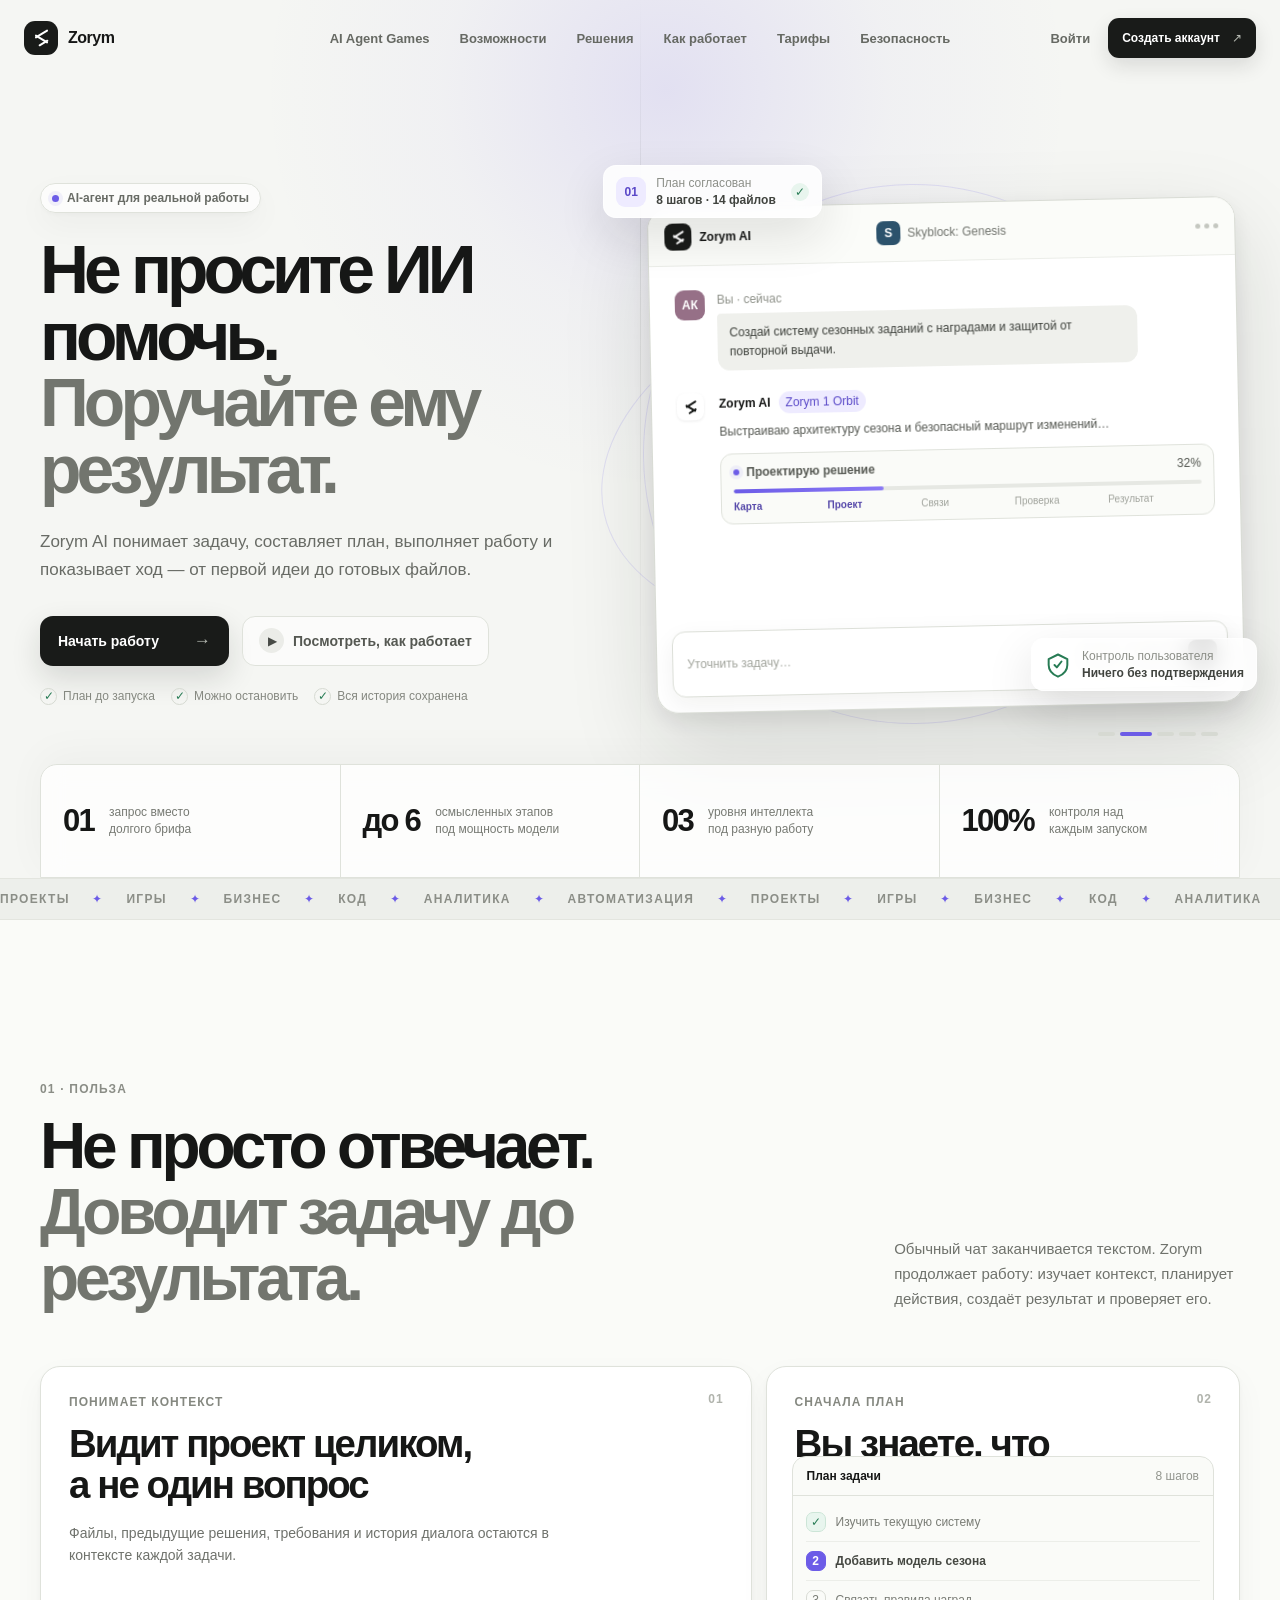
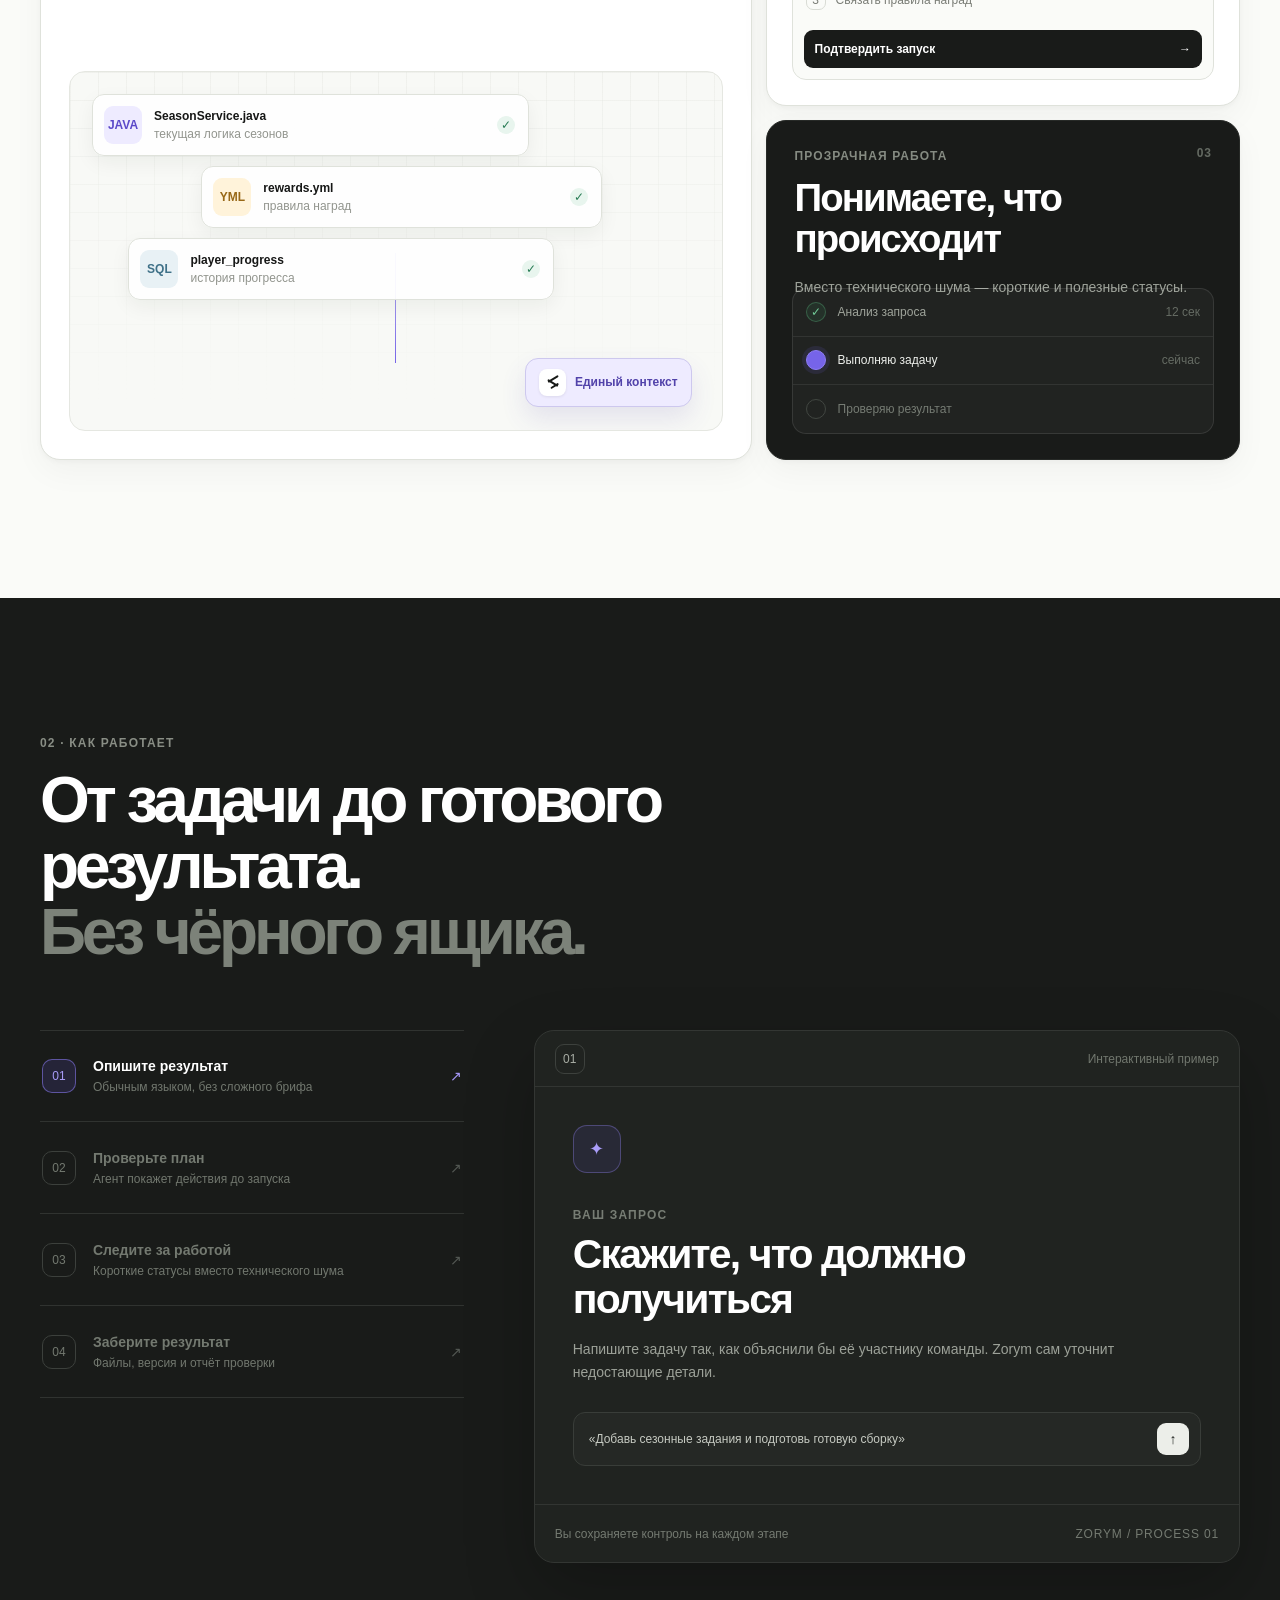
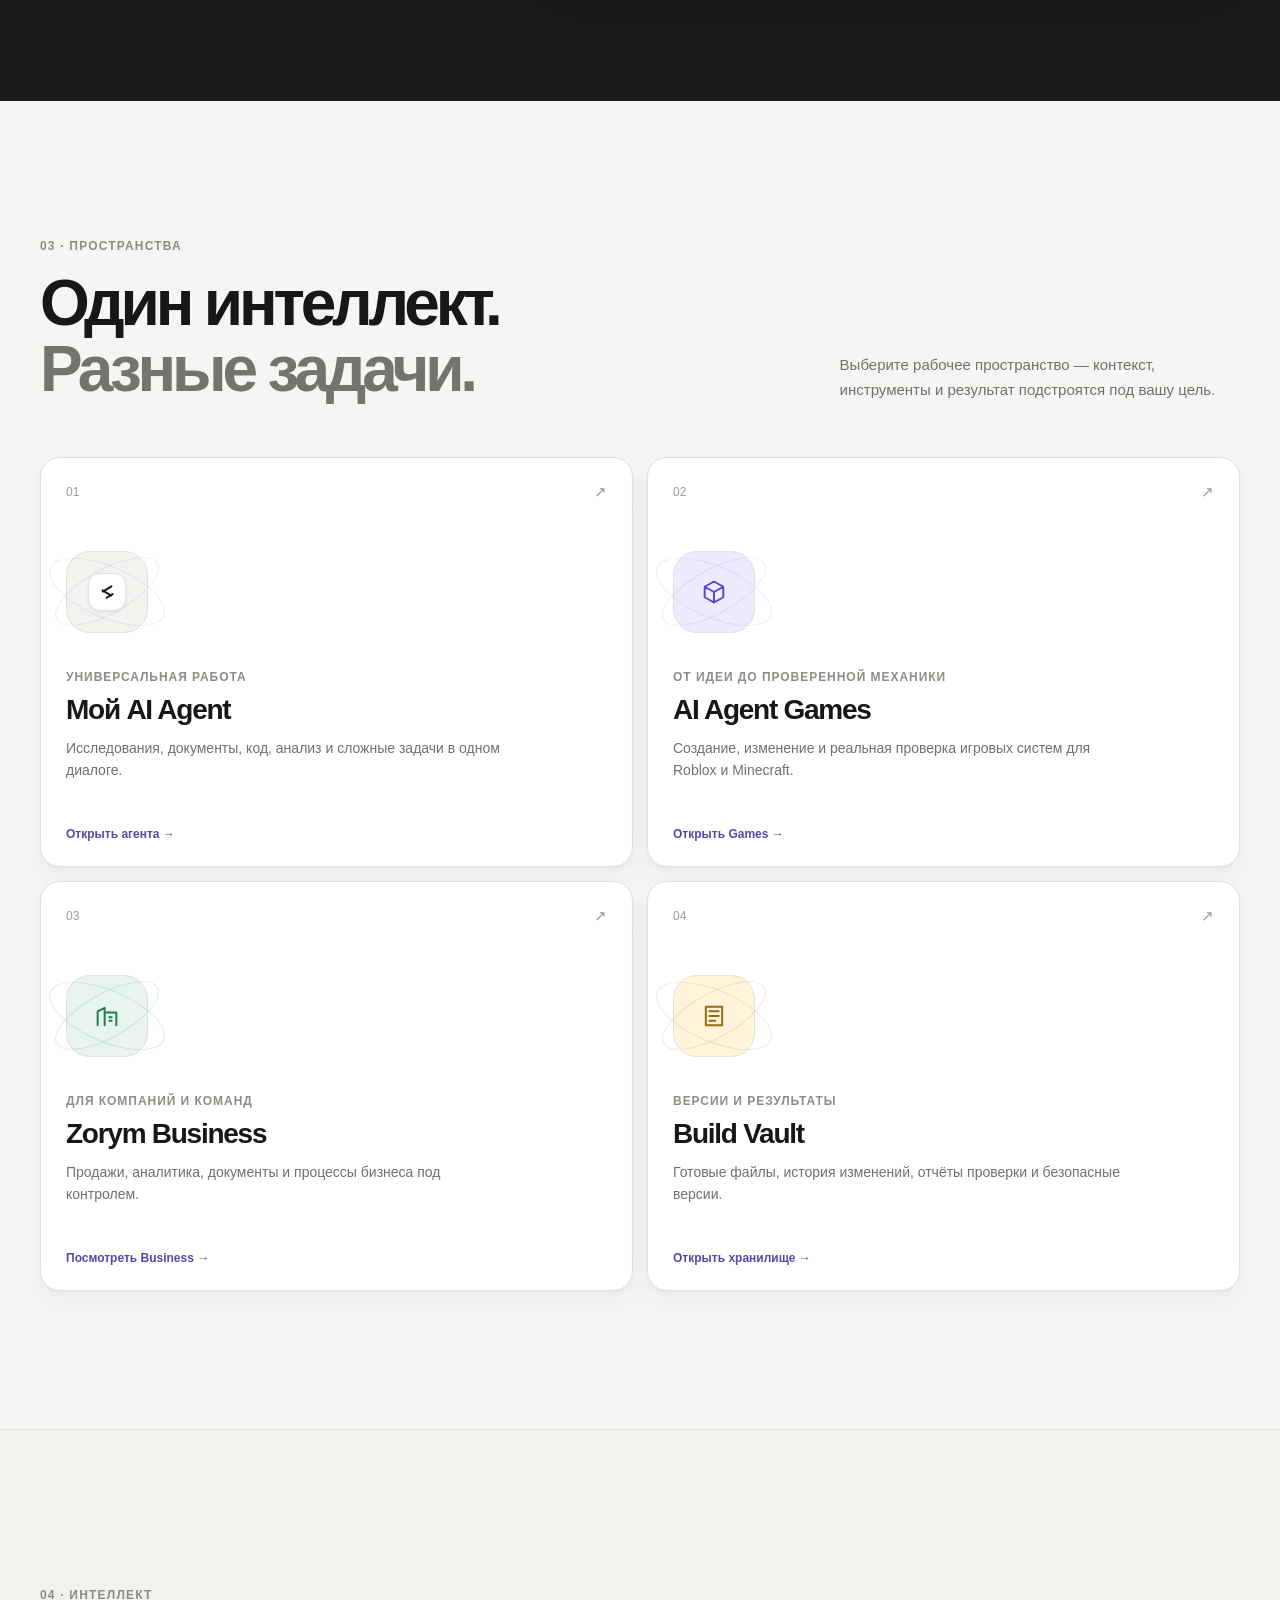
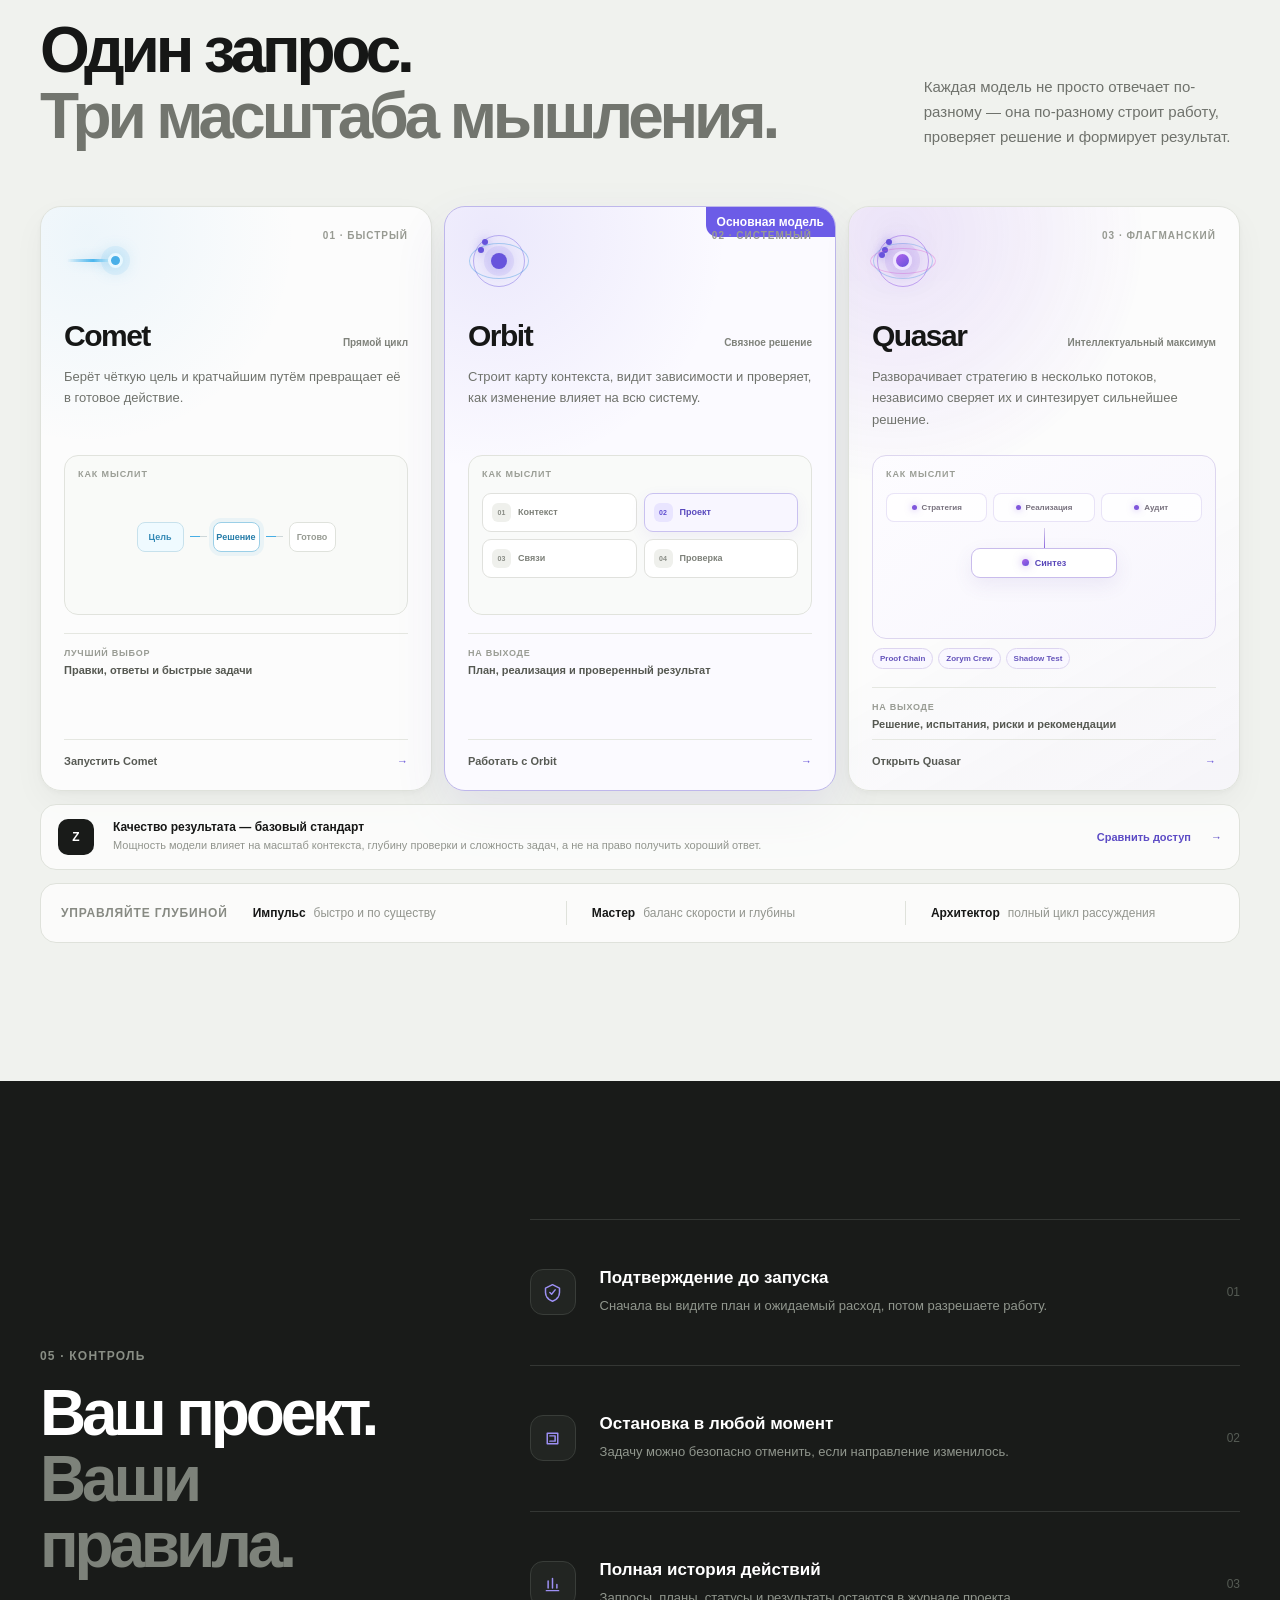
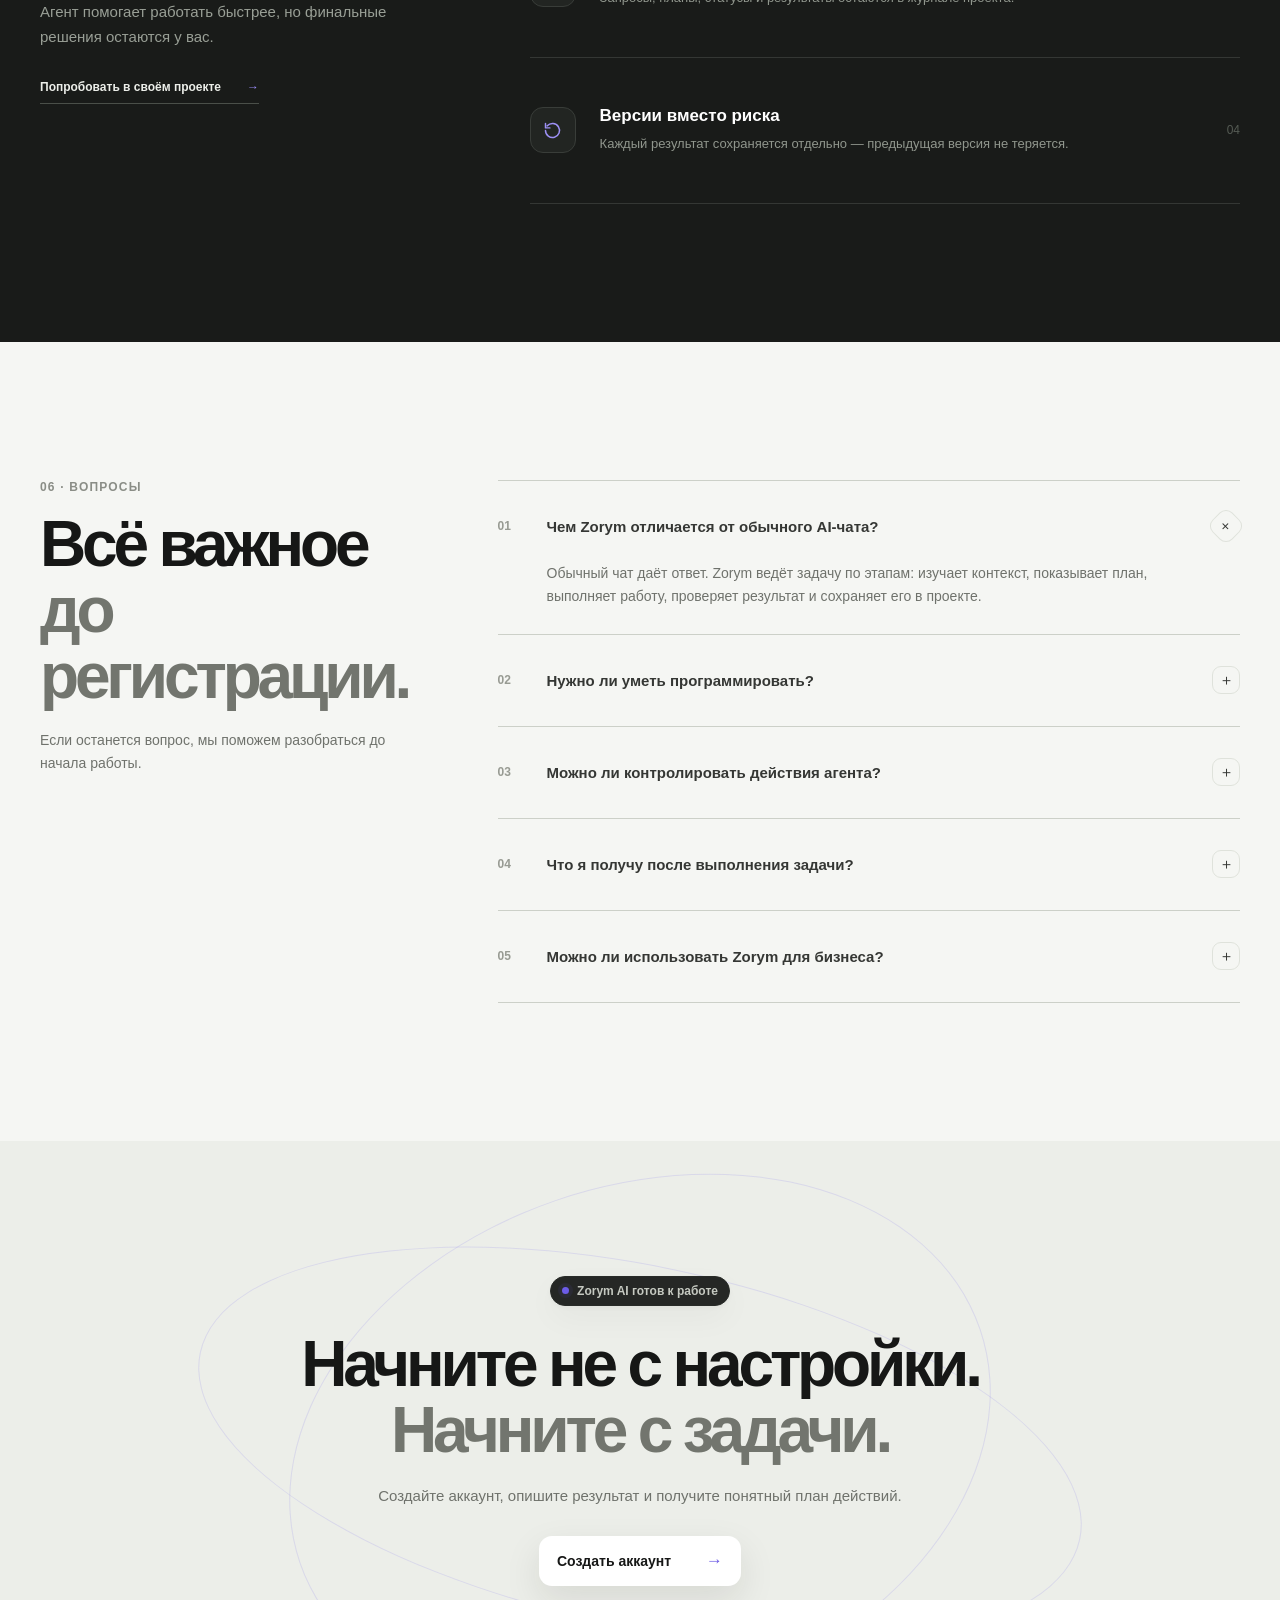
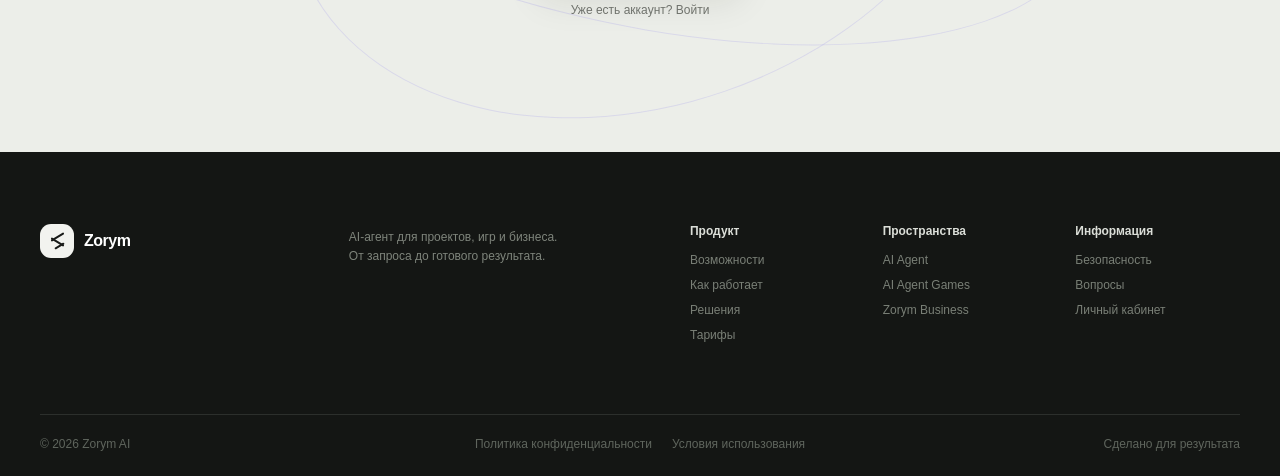
==== commit 8c967db5: "Add Roblox AI Agent Games experience" ====
--- a/index.html
+++ b/index.html
@@ -15,6 +15,7 @@
         <span class="brand-symbol"><i></i></span><span>Zorym</span>
       </a>
       <nav class="desktop-nav" aria-label="Навигация по странице">
+        <a href="games.html">AI Agent Games</a>
         <a href="#benefits">Возможности</a>
         <a href="#solutions">Решения</a>
         <a href="#how">Как работает</a>
@@ -28,7 +29,7 @@
       </div>
     </div>
     <div class="mobile-nav" id="mobile-nav">
-      <a href="#benefits">Возможности</a><a href="#solutions">Решения</a><a href="#how">Как работает</a><a href="pricing.html">Тарифы</a><a href="#trust">Безопасность</a><a href="app.html#agent">Войти в кабинет</a>
+      <a href="games.html">AI Agent Games</a><a href="#benefits">Возможности</a><a href="#solutions">Решения</a><a href="#how">Как работает</a><a href="pricing.html">Тарифы</a><a href="#trust">Безопасность</a><a href="app.html#agent">Войти в кабинет</a>
     </div>
   </header>
 
@@ -118,7 +119,7 @@
         <div class="section-intro split reveal"><div><span class="section-index">03 · Пространства</span><h2>Один интеллект.<br><em>Разные задачи.</em></h2></div><p>Выберите рабочее пространство — контекст, инструменты и результат подстроятся под вашу цель.</p></div>
         <div class="solution-grid">
           <a class="solution-card agent-solution reveal" href="app.html#agent"><div class="solution-top"><span>01</span><i>↗</i></div><div class="solution-icon"><span class="mini-z light"><i></i></span></div><div><small>Универсальная работа</small><h3>Мой AI Agent</h3><p>Исследования, документы, код, анализ и сложные задачи в одном диалоге.</p></div><em>Открыть агента →</em></a>
-          <a class="solution-card games-solution reveal" href="app.html#games"><div class="solution-top"><span>02</span><i>↗</i></div><div class="solution-icon"><svg viewBox="0 0 24 24"><path d="m12 3 8 4.5v9L12 21l-8-4.5v-9zM4 7.5l8 4.5 8-4.5M12 12v9"/></svg></div><div><small>От идеи до прототипа</small><h3>Games Studio</h3><p>Концепция, игровые системы, исходники и сборки для Minecraft и Roblox.</p></div><em>Создать игру →</em></a>
+          <a class="solution-card games-solution reveal" href="games.html"><div class="solution-top"><span>02</span><i>↗</i></div><div class="solution-icon"><svg viewBox="0 0 24 24"><path d="m12 3 8 4.5v9L12 21l-8-4.5v-9zM4 7.5l8 4.5 8-4.5M12 12v9"/></svg></div><div><small>От идеи до проверенной механики</small><h3>AI Agent Games</h3><p>Создание, изменение и реальная проверка игровых систем для Roblox и Minecraft.</p></div><em>Открыть Games →</em></a>
           <a class="solution-card business-solution reveal" href="app.html#business"><div class="solution-top"><span>03</span><i>↗</i></div><div class="solution-icon"><svg viewBox="0 0 24 24"><path d="M4 20V8l6-3v15M10 9h10v11M14 13h2M14 16h2"/></svg></div><div><small>Для компаний и команд</small><h3>Zorym Business</h3><p>Продажи, аналитика, документы и процессы бизнеса под контролем.</p></div><em>Посмотреть Business →</em></a>
           <a class="solution-card vault-solution reveal" href="app.html#vault"><div class="solution-top"><span>04</span><i>↗</i></div><div class="solution-icon"><svg viewBox="0 0 24 24"><path d="M5 4h14v16H5zM8 8h8M8 12h8M8 16h5"/></svg></div><div><small>Версии и результаты</small><h3>Build Vault</h3><p>Готовые файлы, история изменений, отчёты проверки и безопасные версии.</p></div><em>Открыть хранилище →</em></a>
         </div>
@@ -193,7 +194,7 @@
   </main>
 
   <footer class="site-footer">
-    <div class="container footer-top"><a class="wordmark footer-brand" href="#top"><span class="brand-symbol"><i></i></span><span>Zorym</span></a><p>AI-агент для проектов, игр и бизнеса.<br>От запроса до готового результата.</p><div class="footer-links"><div><b>Продукт</b><a href="#benefits">Возможности</a><a href="#how">Как работает</a><a href="#solutions">Решения</a><a href="pricing.html">Тарифы</a></div><div><b>Пространства</b><a href="app.html#agent">AI Agent</a><a href="app.html#games">Games Studio</a><a href="app.html#business">Zorym Business</a></div><div><b>Информация</b><a href="#trust">Безопасность</a><a href="#faq">Вопросы</a><a href="app.html#agent">Личный кабинет</a></div></div></div>
+    <div class="container footer-top"><a class="wordmark footer-brand" href="#top"><span class="brand-symbol"><i></i></span><span>Zorym</span></a><p>AI-агент для проектов, игр и бизнеса.<br>От запроса до готового результата.</p><div class="footer-links"><div><b>Продукт</b><a href="#benefits">Возможности</a><a href="#how">Как работает</a><a href="#solutions">Решения</a><a href="pricing.html">Тарифы</a></div><div><b>Пространства</b><a href="app.html#agent">AI Agent</a><a href="games.html">AI Agent Games</a><a href="app.html#business">Zorym Business</a></div><div><b>Информация</b><a href="#trust">Безопасность</a><a href="#faq">Вопросы</a><a href="app.html#agent">Личный кабинет</a></div></div></div>
     <div class="container footer-bottom"><span>© 2026 Zorym AI</span><div><a href="#privacy">Политика конфиденциальности</a><a href="#terms">Условия использования</a></div><span>Сделано для результата</span></div>
   </footer>
 
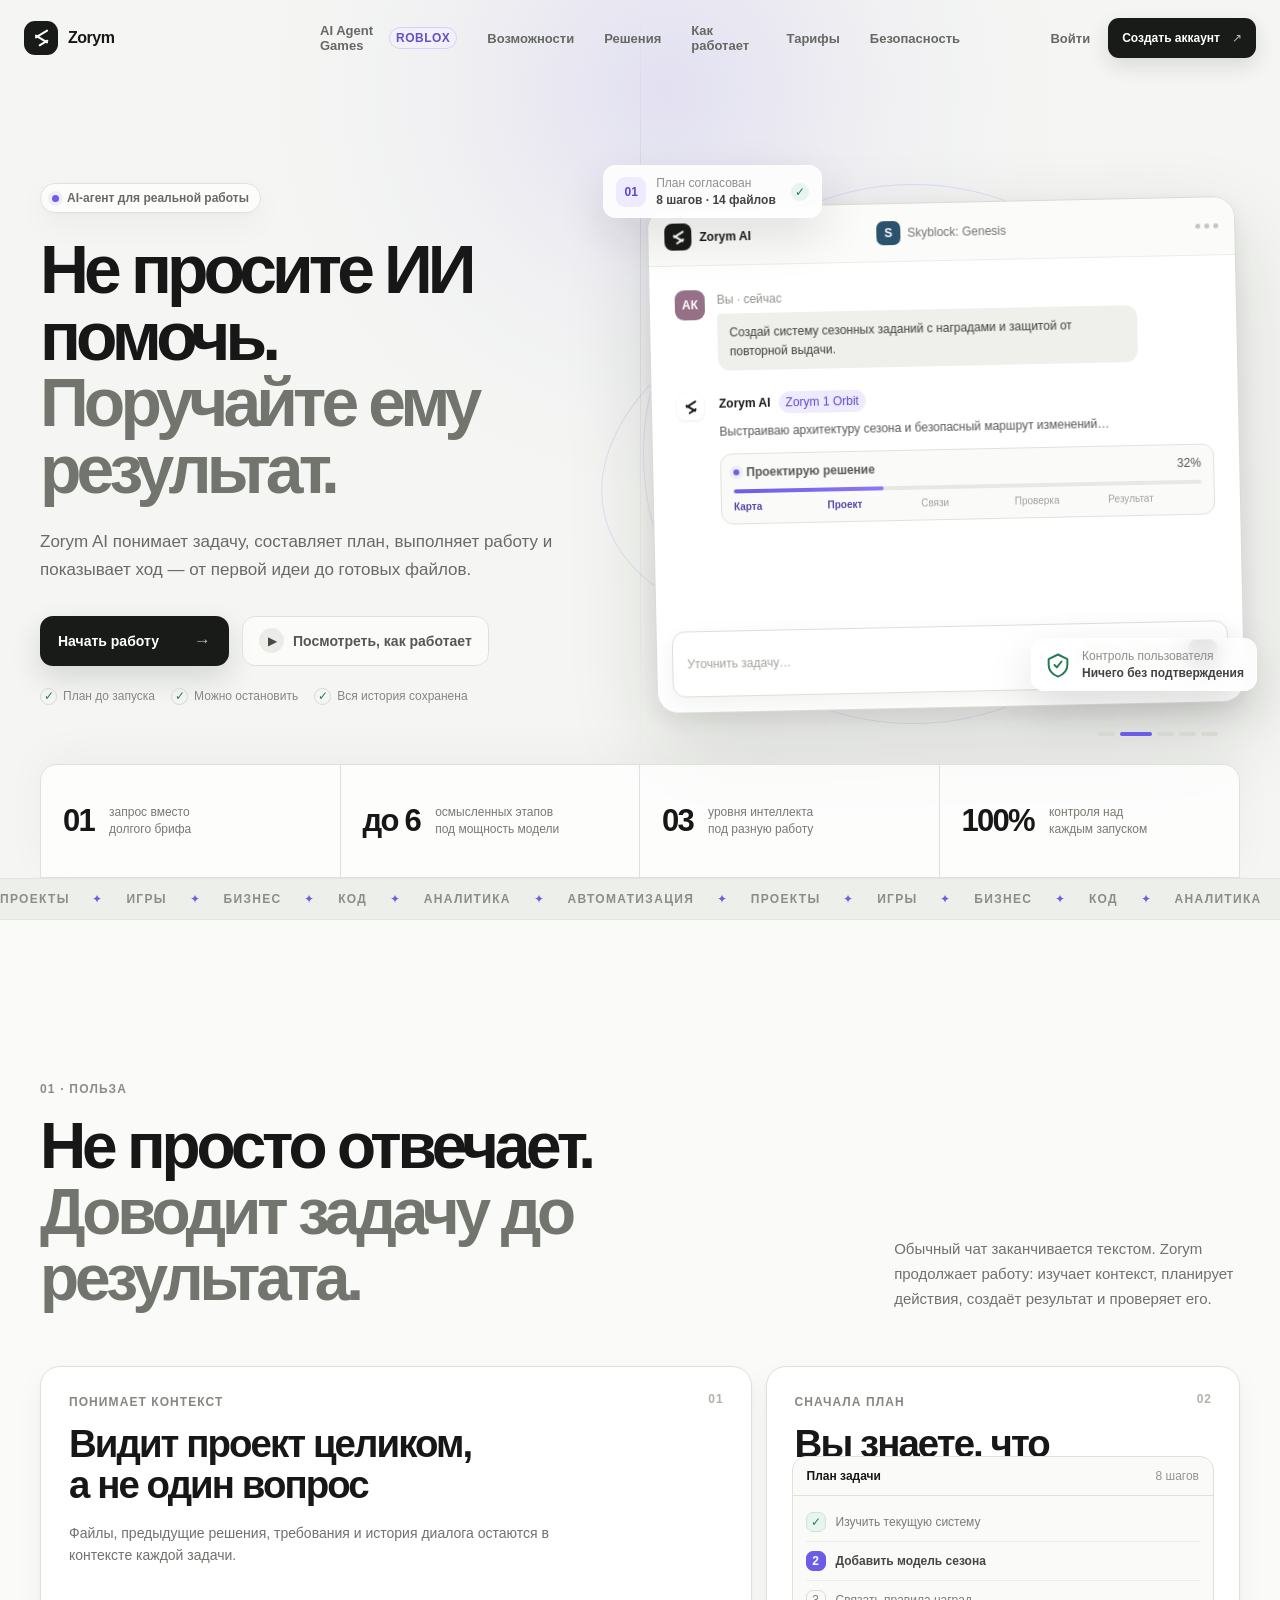
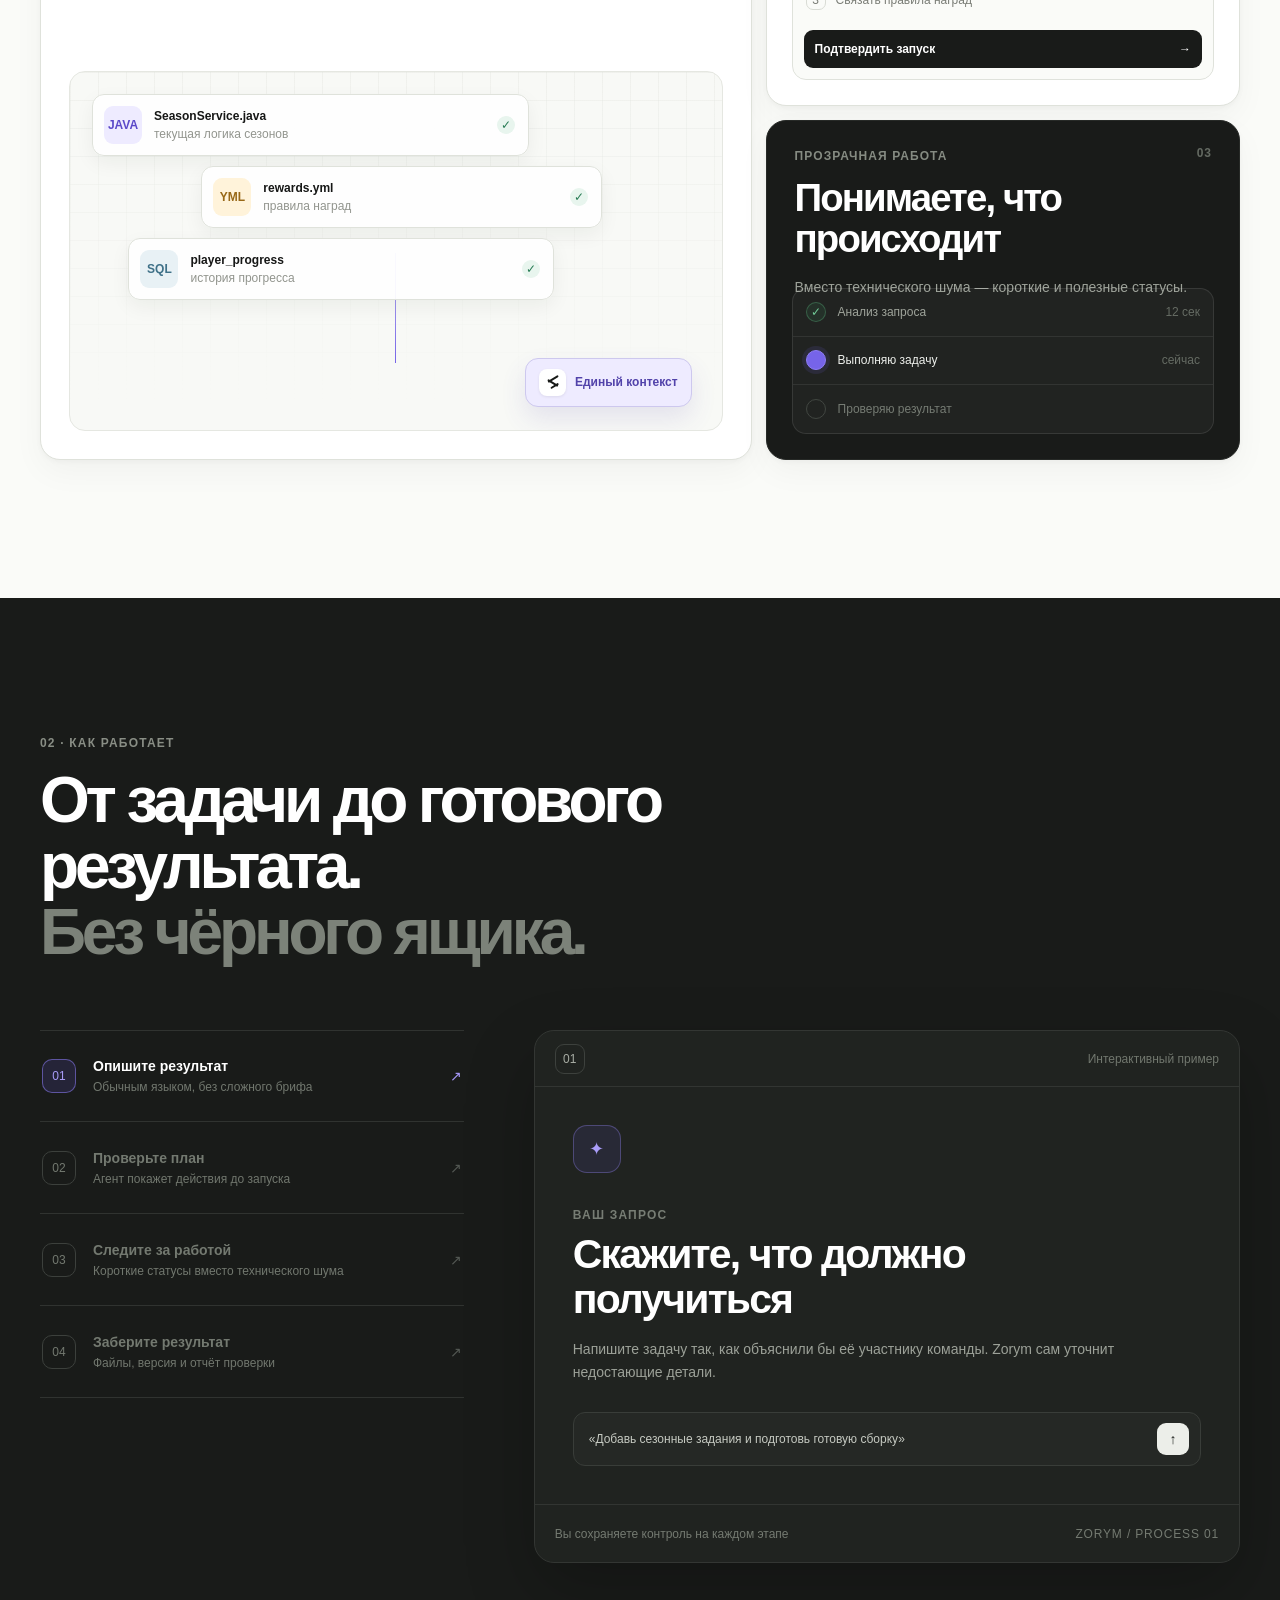
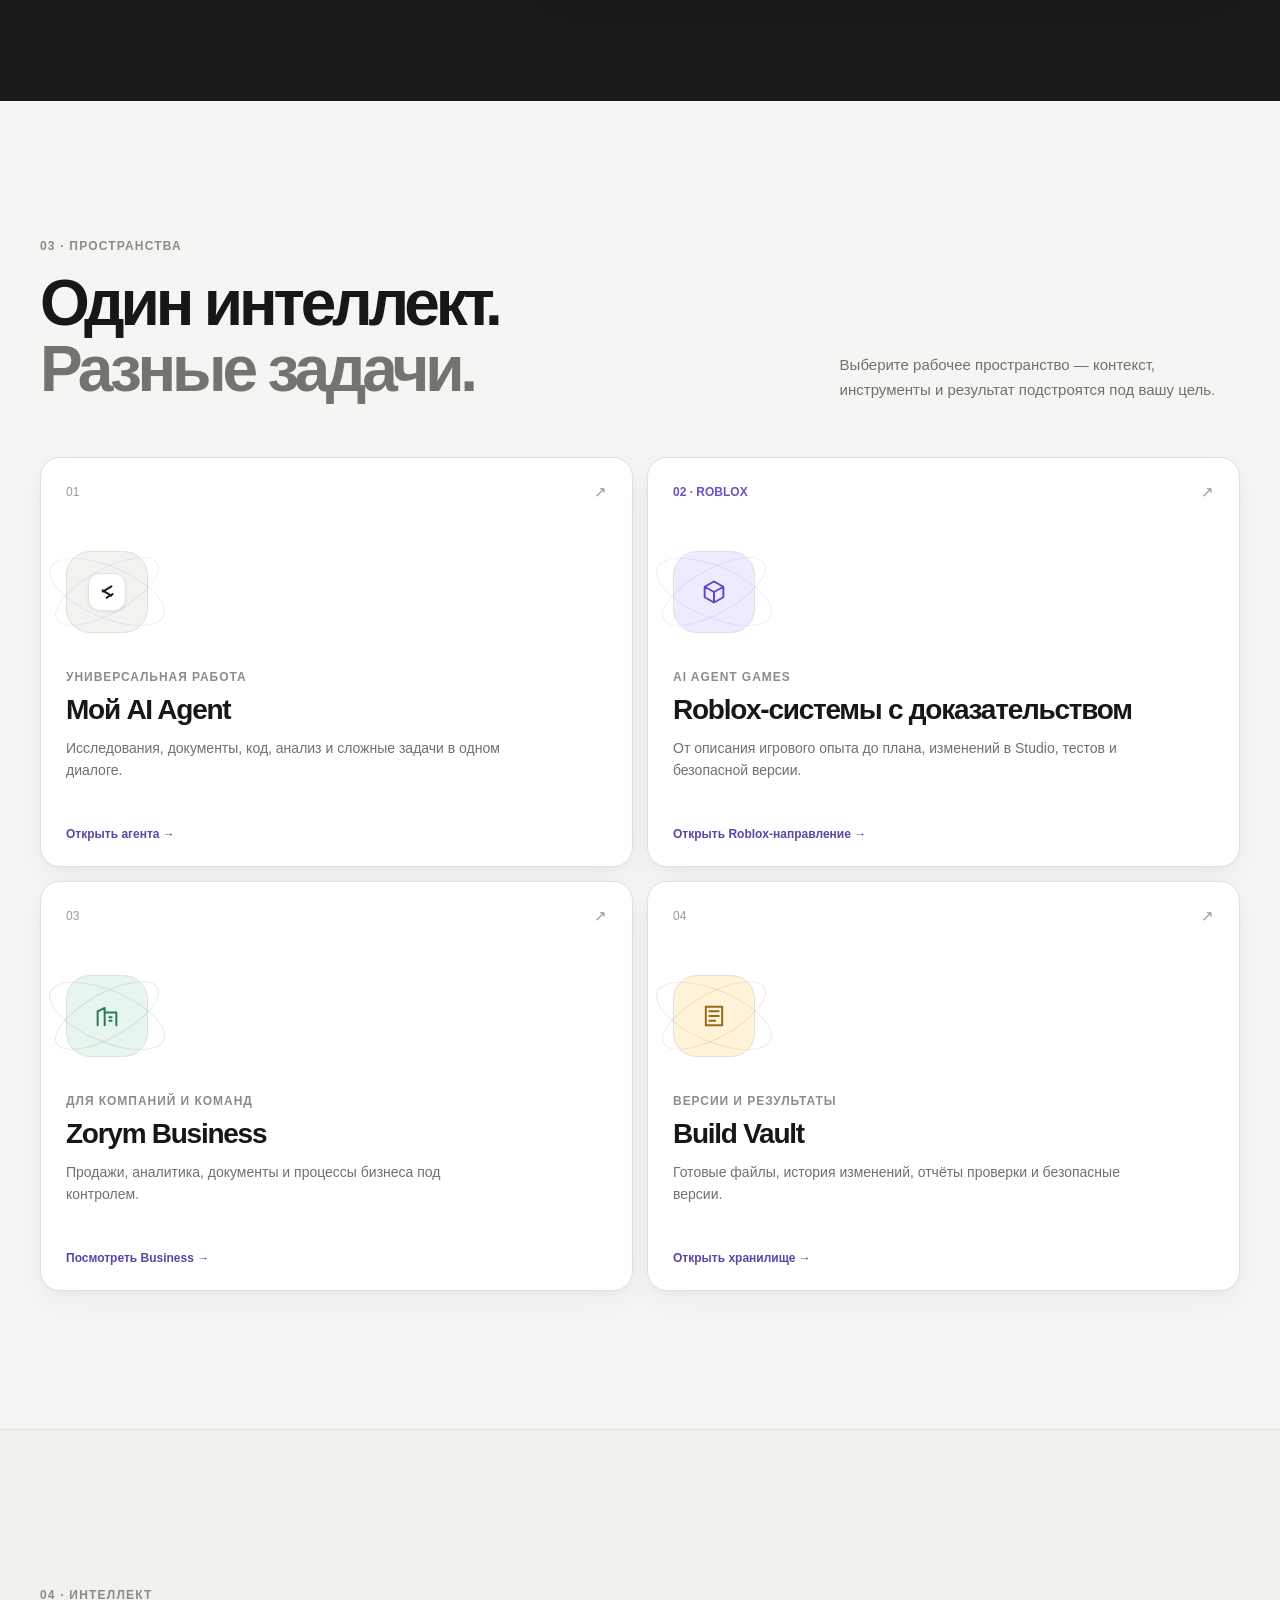
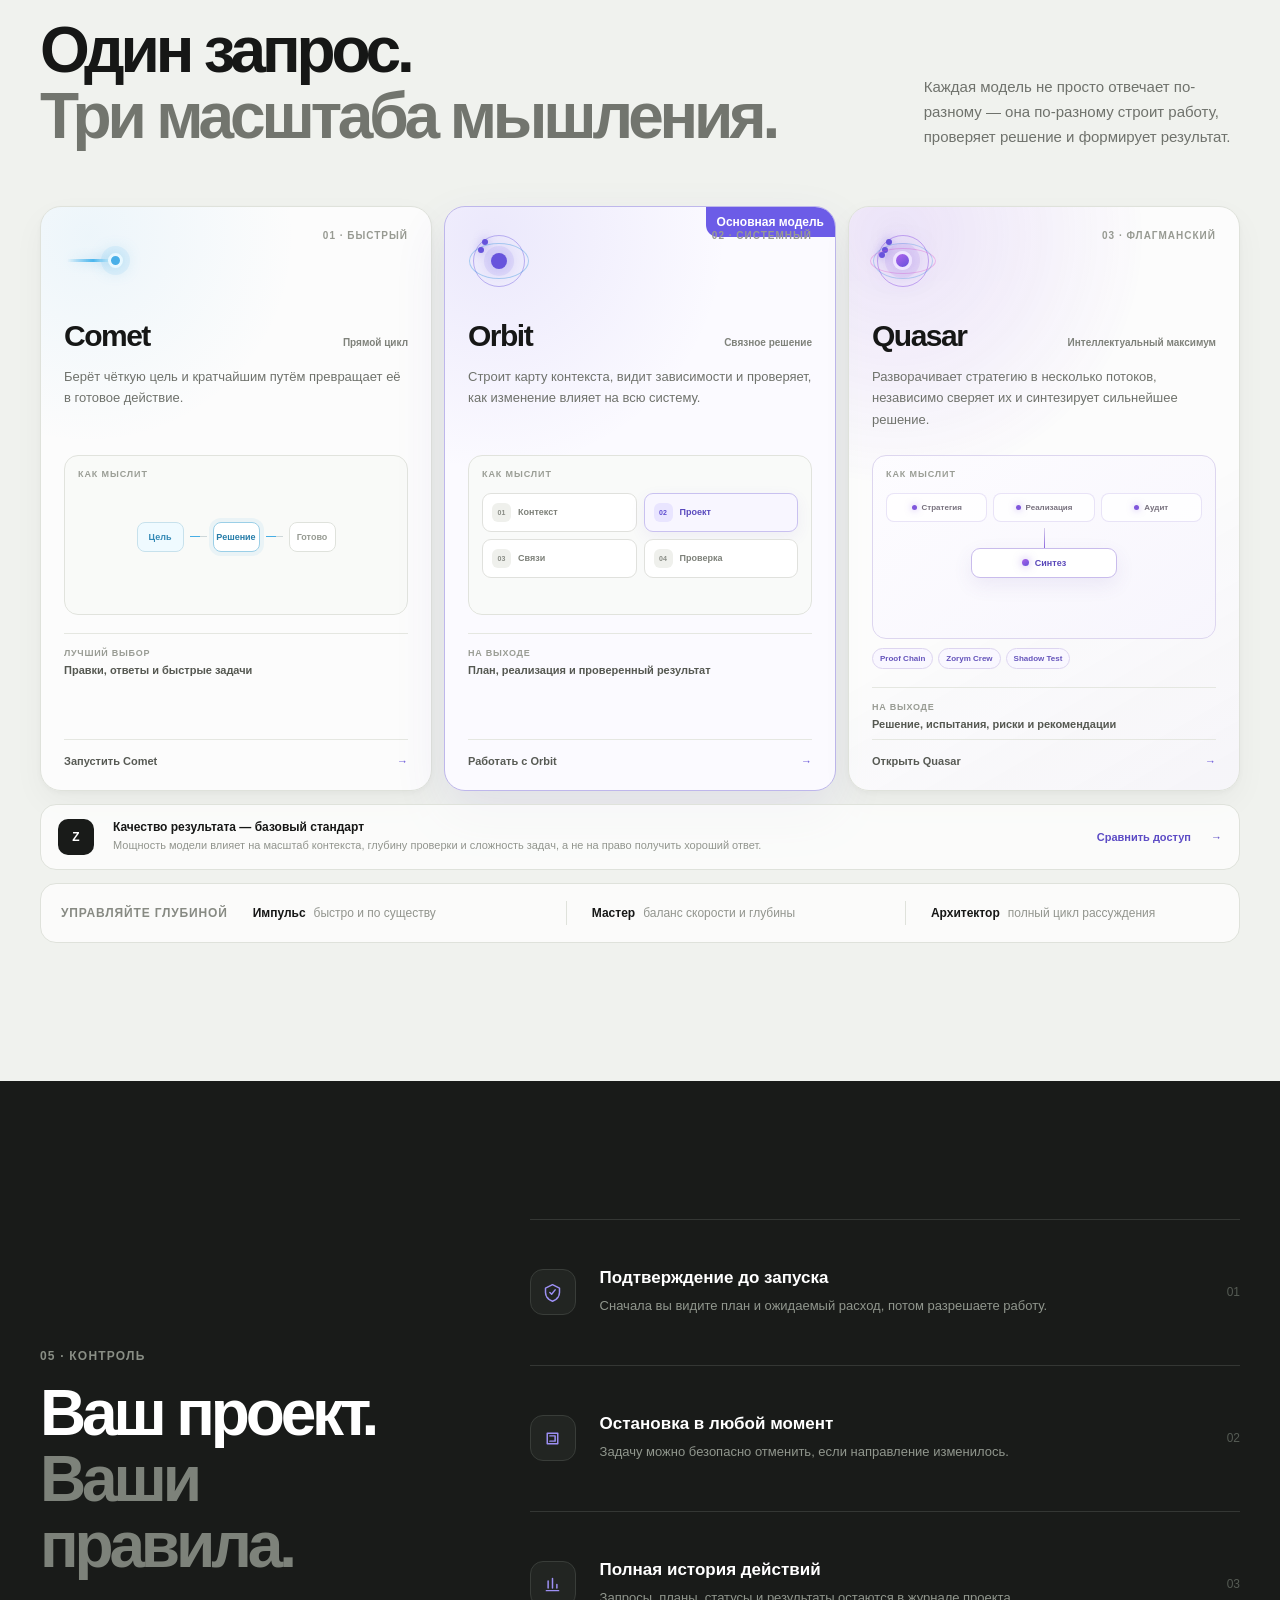
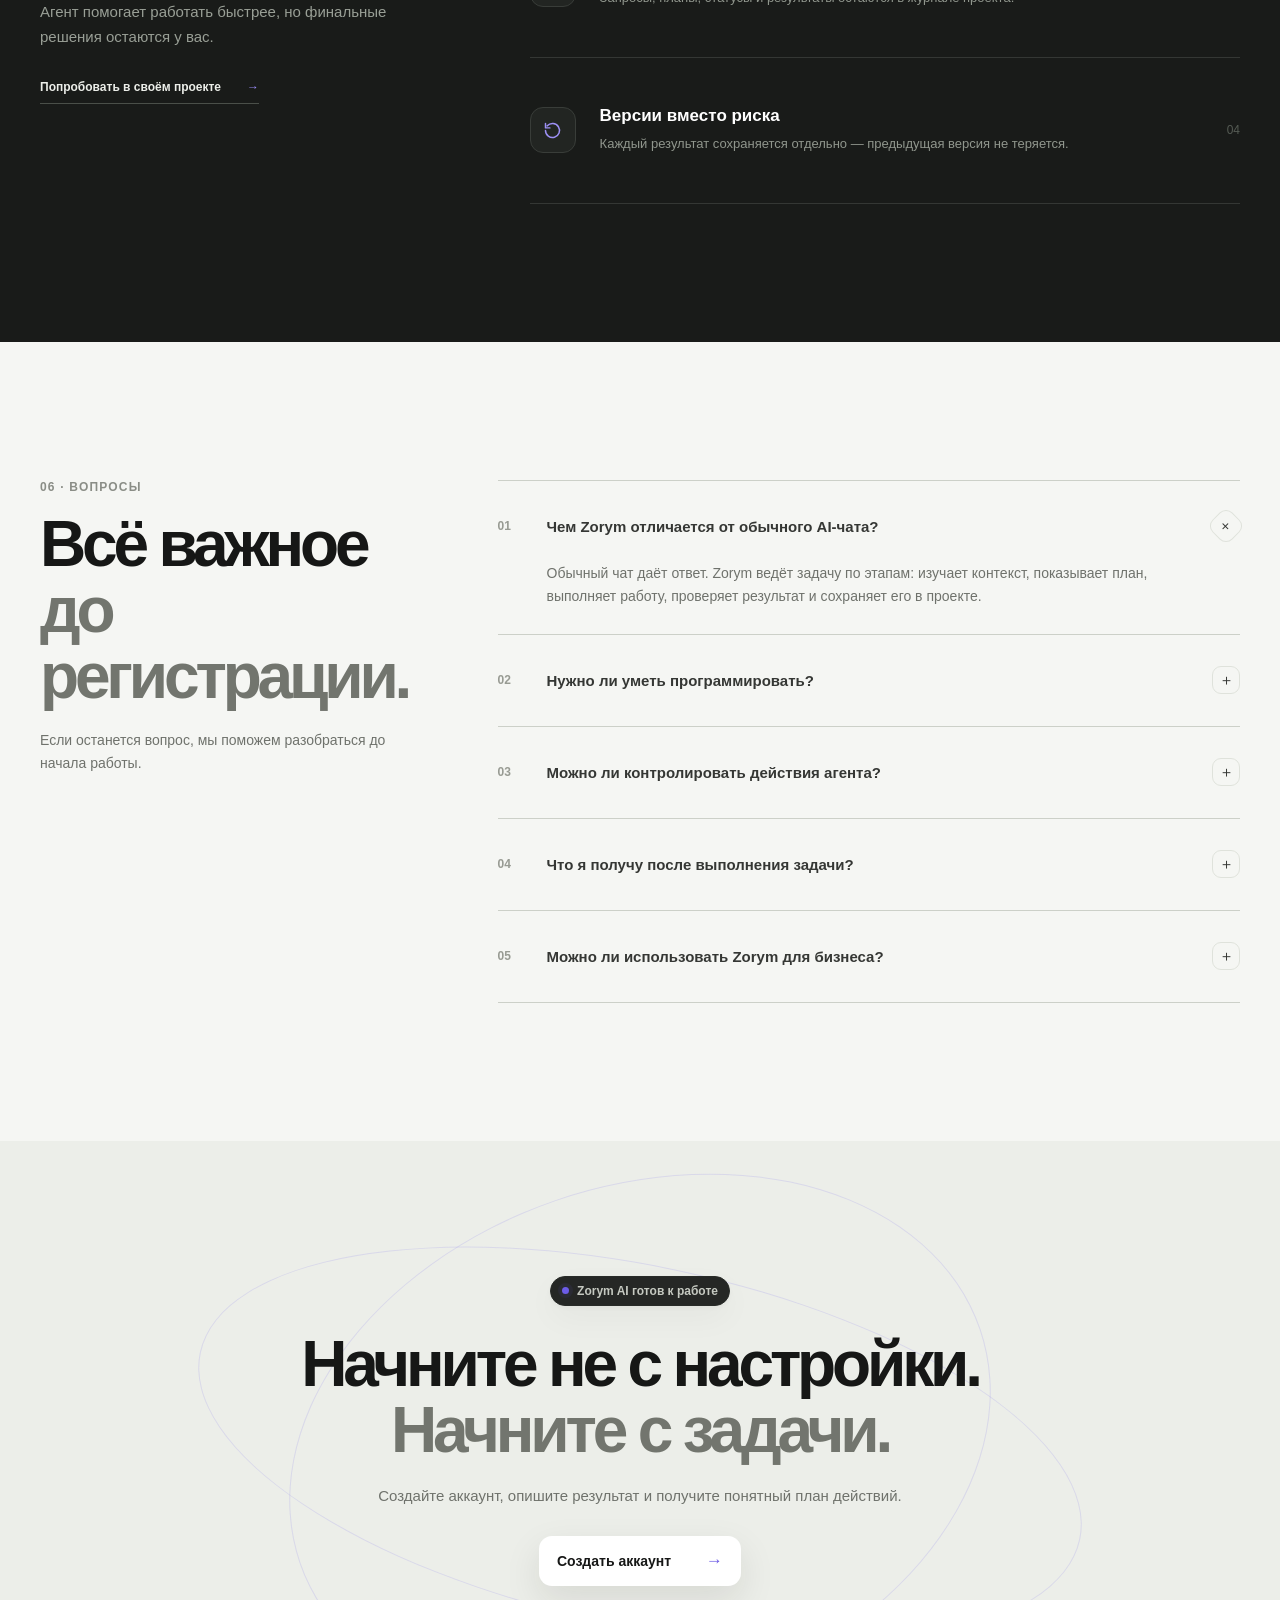
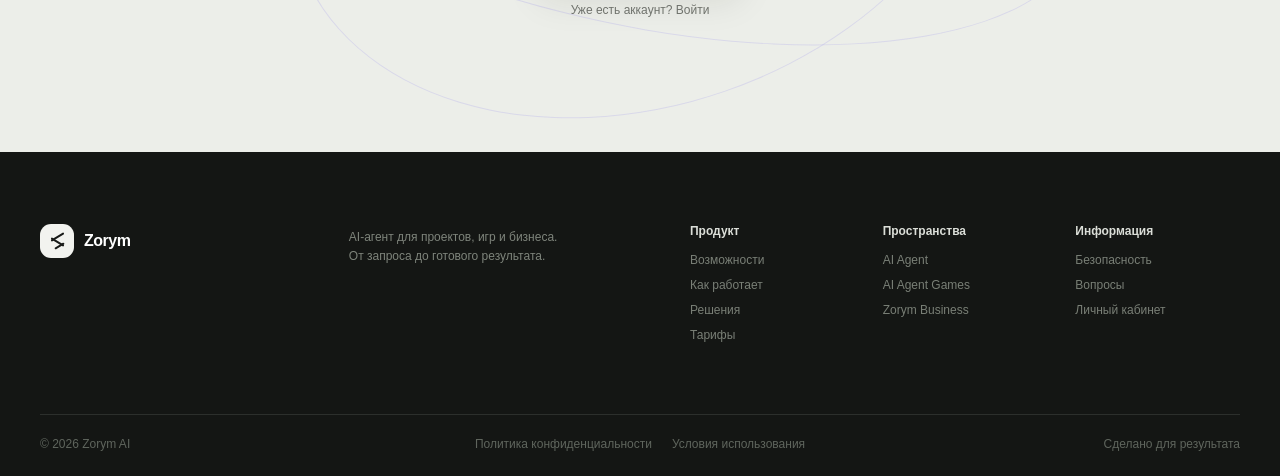
==== commit a1b0f416: "Refine Roblox product funnel" ====
--- a/index.html
+++ b/index.html
@@ -6,7 +6,7 @@
   <meta name="description" content="Zorym AI превращает запрос в план, выполненную задачу и готовый результат — для проектов, игр и бизнеса.">
   <meta name="theme-color" content="#f5f6f3">
   <title>Zorym AI — поручайте результат</title>
-  <link rel="stylesheet" href="landing.css?v=20260906-model-power">
+  <link rel="stylesheet" href="landing.css?v=20260909-games-funnel">
 </head>
 <body>
   <header class="site-header" id="site-header">
@@ -15,7 +15,7 @@
         <span class="brand-symbol"><i></i></span><span>Zorym</span>
       </a>
       <nav class="desktop-nav" aria-label="Навигация по странице">
-        <a href="games.html">AI Agent Games</a>
+        <a class="nav-games-link" href="games.html">AI Agent Games <span>Roblox</span></a>
         <a href="#benefits">Возможности</a>
         <a href="#solutions">Решения</a>
         <a href="#how">Как работает</a>
@@ -29,7 +29,7 @@
       </div>
     </div>
     <div class="mobile-nav" id="mobile-nav">
-      <a href="games.html">AI Agent Games</a><a href="#benefits">Возможности</a><a href="#solutions">Решения</a><a href="#how">Как работает</a><a href="pricing.html">Тарифы</a><a href="#trust">Безопасность</a><a href="app.html#agent">Войти в кабинет</a>
+      <a class="nav-games-link" href="games.html">AI Agent Games <span>Roblox</span></a><a href="#benefits">Возможности</a><a href="#solutions">Решения</a><a href="#how">Как работает</a><a href="pricing.html">Тарифы</a><a href="#trust">Безопасность</a><a href="app.html#agent">Войти в кабинет</a>
     </div>
   </header>
 
@@ -119,7 +119,7 @@
         <div class="section-intro split reveal"><div><span class="section-index">03 · Пространства</span><h2>Один интеллект.<br><em>Разные задачи.</em></h2></div><p>Выберите рабочее пространство — контекст, инструменты и результат подстроятся под вашу цель.</p></div>
         <div class="solution-grid">
           <a class="solution-card agent-solution reveal" href="app.html#agent"><div class="solution-top"><span>01</span><i>↗</i></div><div class="solution-icon"><span class="mini-z light"><i></i></span></div><div><small>Универсальная работа</small><h3>Мой AI Agent</h3><p>Исследования, документы, код, анализ и сложные задачи в одном диалоге.</p></div><em>Открыть агента →</em></a>
-          <a class="solution-card games-solution reveal" href="games.html"><div class="solution-top"><span>02</span><i>↗</i></div><div class="solution-icon"><svg viewBox="0 0 24 24"><path d="m12 3 8 4.5v9L12 21l-8-4.5v-9zM4 7.5l8 4.5 8-4.5M12 12v9"/></svg></div><div><small>От идеи до проверенной механики</small><h3>AI Agent Games</h3><p>Создание, изменение и реальная проверка игровых систем для Roblox и Minecraft.</p></div><em>Открыть Games →</em></a>
+          <a class="solution-card games-solution reveal" href="games.html"><div class="solution-top"><span>02 · ROBLOX</span><i>↗</i></div><div class="solution-icon"><svg viewBox="0 0 24 24"><path d="m12 3 8 4.5v9L12 21l-8-4.5v-9zM4 7.5l8 4.5 8-4.5M12 12v9"/></svg></div><div><small>AI Agent Games</small><h3>Roblox-системы с доказательством</h3><p>От описания игрового опыта до плана, изменений в Studio, тестов и безопасной версии.</p></div><em>Открыть Roblox-направление →</em></a>
           <a class="solution-card business-solution reveal" href="app.html#business"><div class="solution-top"><span>03</span><i>↗</i></div><div class="solution-icon"><svg viewBox="0 0 24 24"><path d="M4 20V8l6-3v15M10 9h10v11M14 13h2M14 16h2"/></svg></div><div><small>Для компаний и команд</small><h3>Zorym Business</h3><p>Продажи, аналитика, документы и процессы бизнеса под контролем.</p></div><em>Посмотреть Business →</em></a>
           <a class="solution-card vault-solution reveal" href="app.html#vault"><div class="solution-top"><span>04</span><i>↗</i></div><div class="solution-icon"><svg viewBox="0 0 24 24"><path d="M5 4h14v16H5zM8 8h8M8 12h8M8 16h5"/></svg></div><div><small>Версии и результаты</small><h3>Build Vault</h3><p>Готовые файлы, история изменений, отчёты проверки и безопасные версии.</p></div><em>Открыть хранилище →</em></a>
         </div>
--- a/landing.css
+++ b/landing.css
@@ -544,3 +544,10 @@
   *, *::before, *::after { scroll-behavior: auto !important; animation-duration: .01ms !important; animation-iteration-count: 1 !important; transition-duration: .01ms !important; }
   .reveal { opacity: 1; transform: none; }
 }
+
+/* AI Agent Games entry */
+.desktop-nav .nav-games-link { display:inline-flex; align-items:center; gap:7px; }
+.desktop-nav .nav-games-link span { border:1px solid #d8d2f0; border-radius:99px; background:#f3f0fc; color:#6552c5; padding:3px 6px; font-size:12px; font-weight:700; letter-spacing:.04em; text-transform:uppercase; }
+.mobile-nav .nav-games-link { display:flex; align-items:center; justify-content:space-between; }
+.mobile-nav .nav-games-link span { border-radius:99px; background:#f0edfb; color:#6552c5; padding:4px 7px; font-size:12px; font-weight:700; text-transform:uppercase; }
+.games-solution .solution-top>span { color:#6653c4; font-weight:720; }
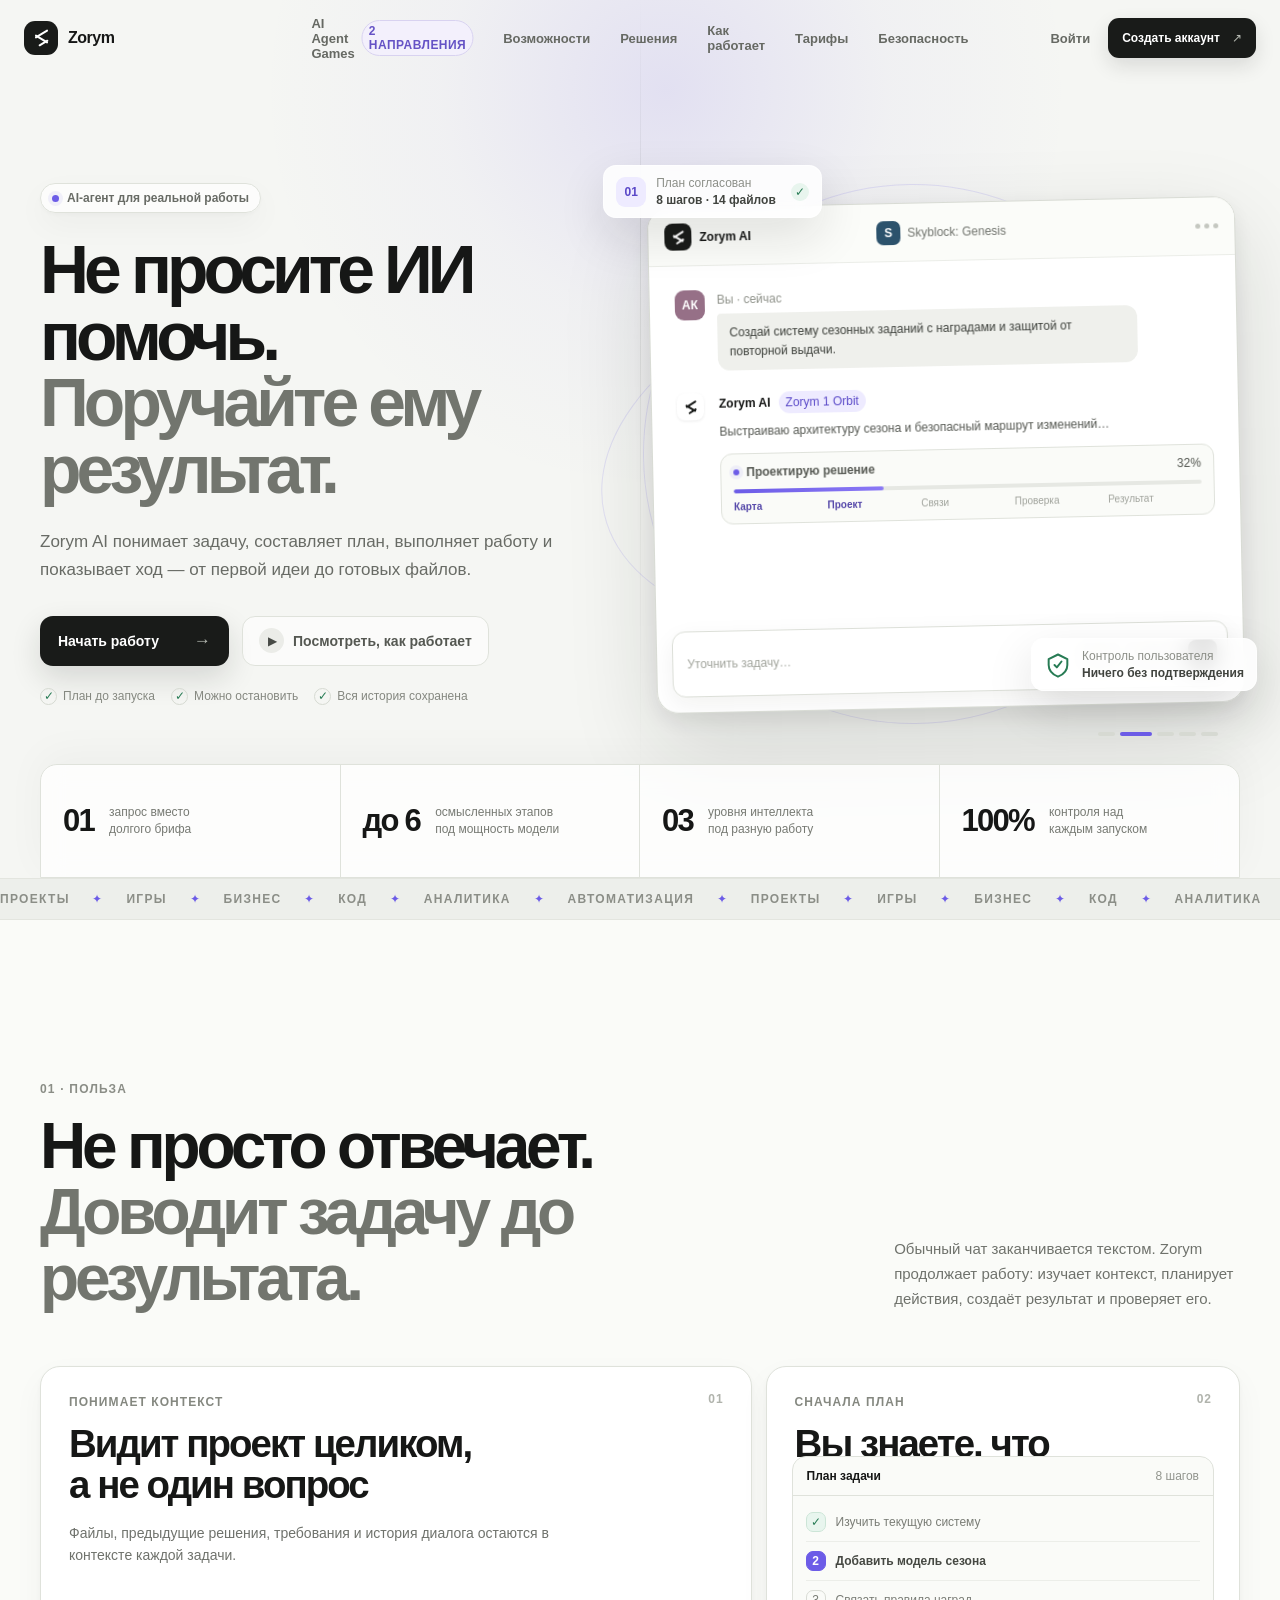
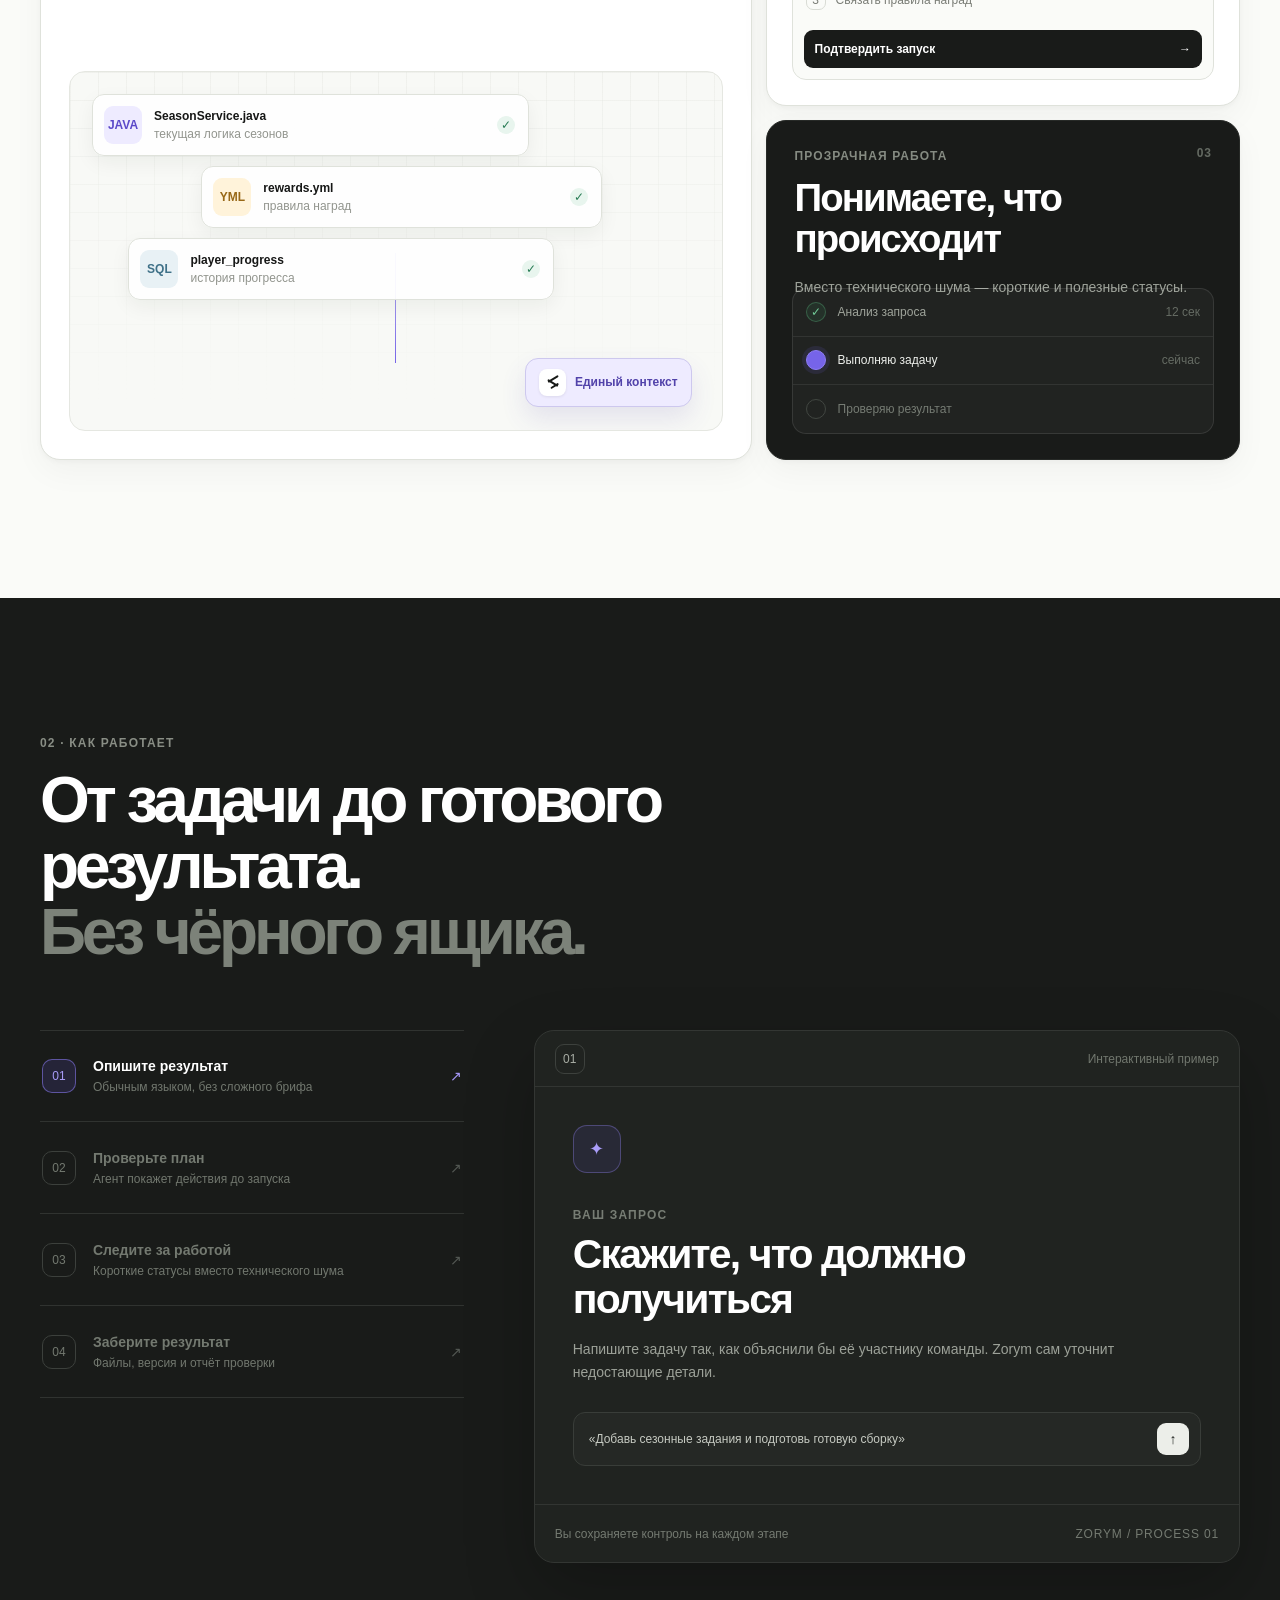
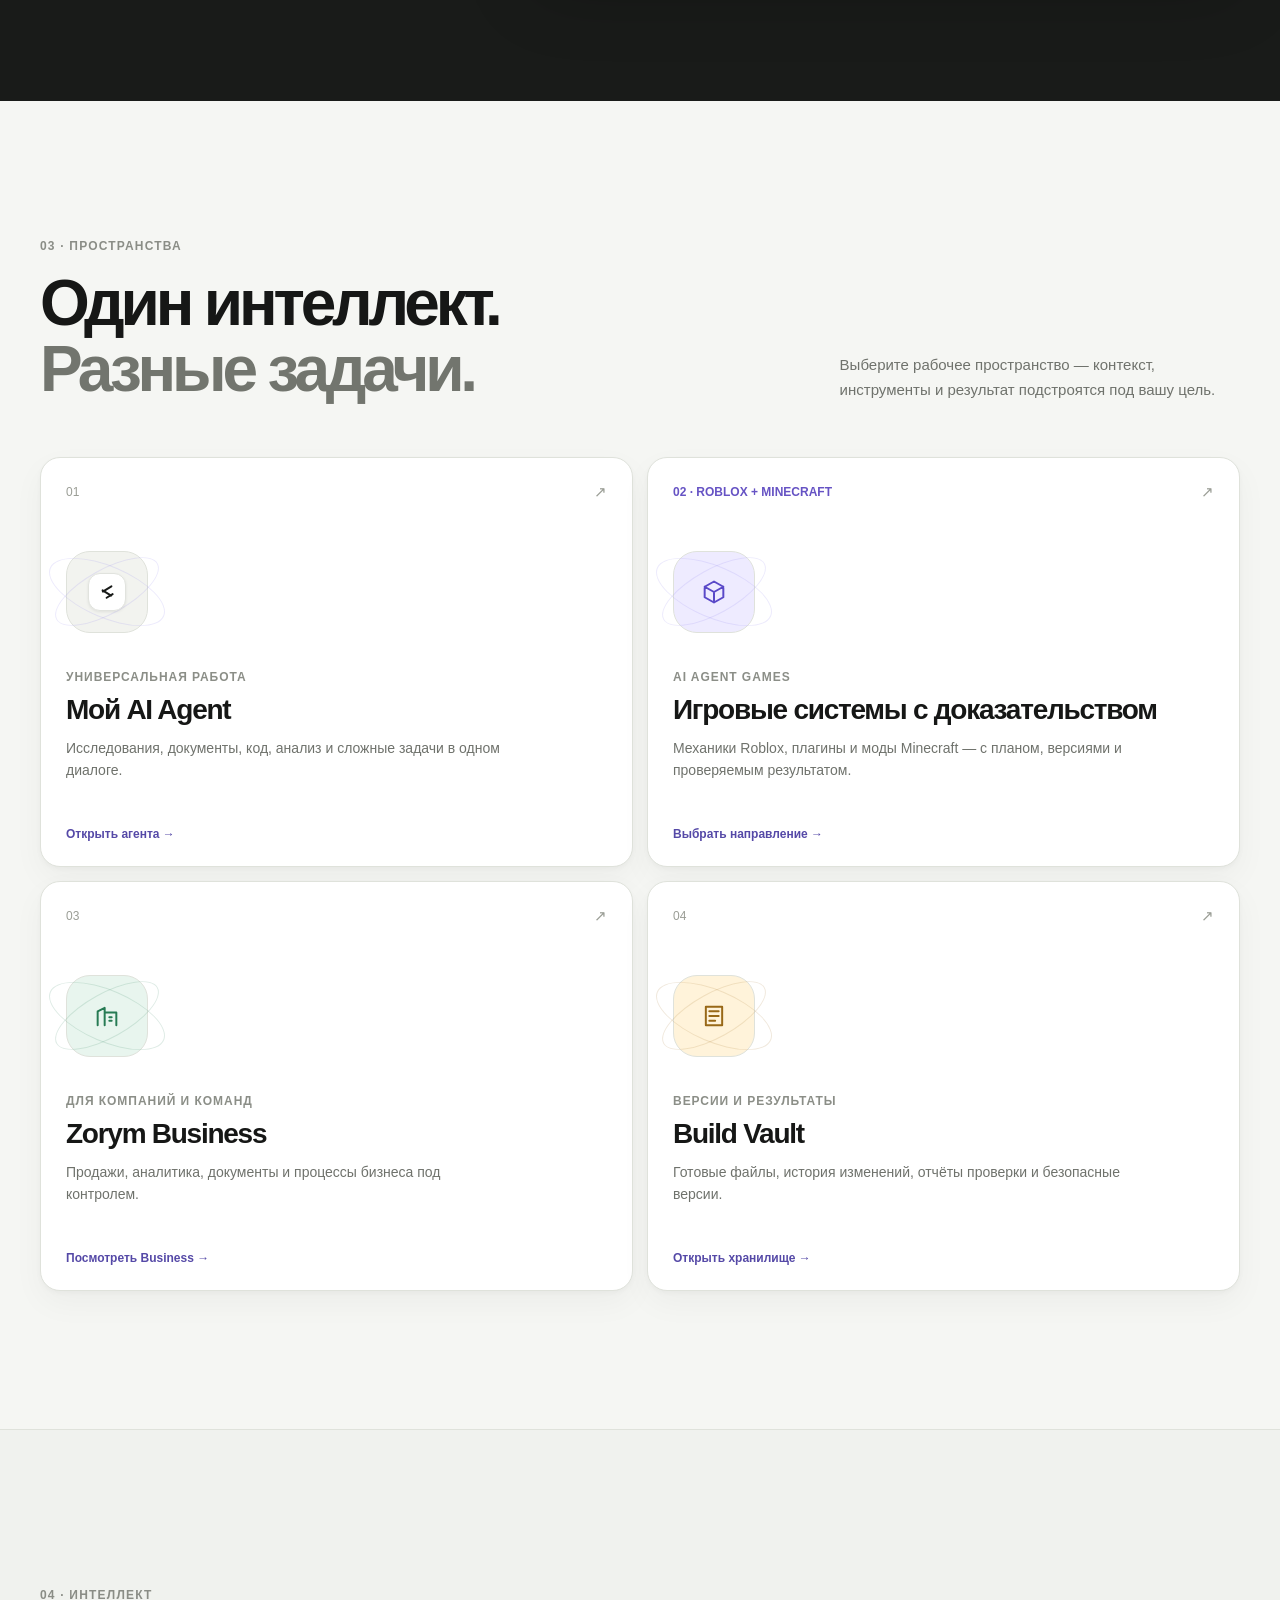
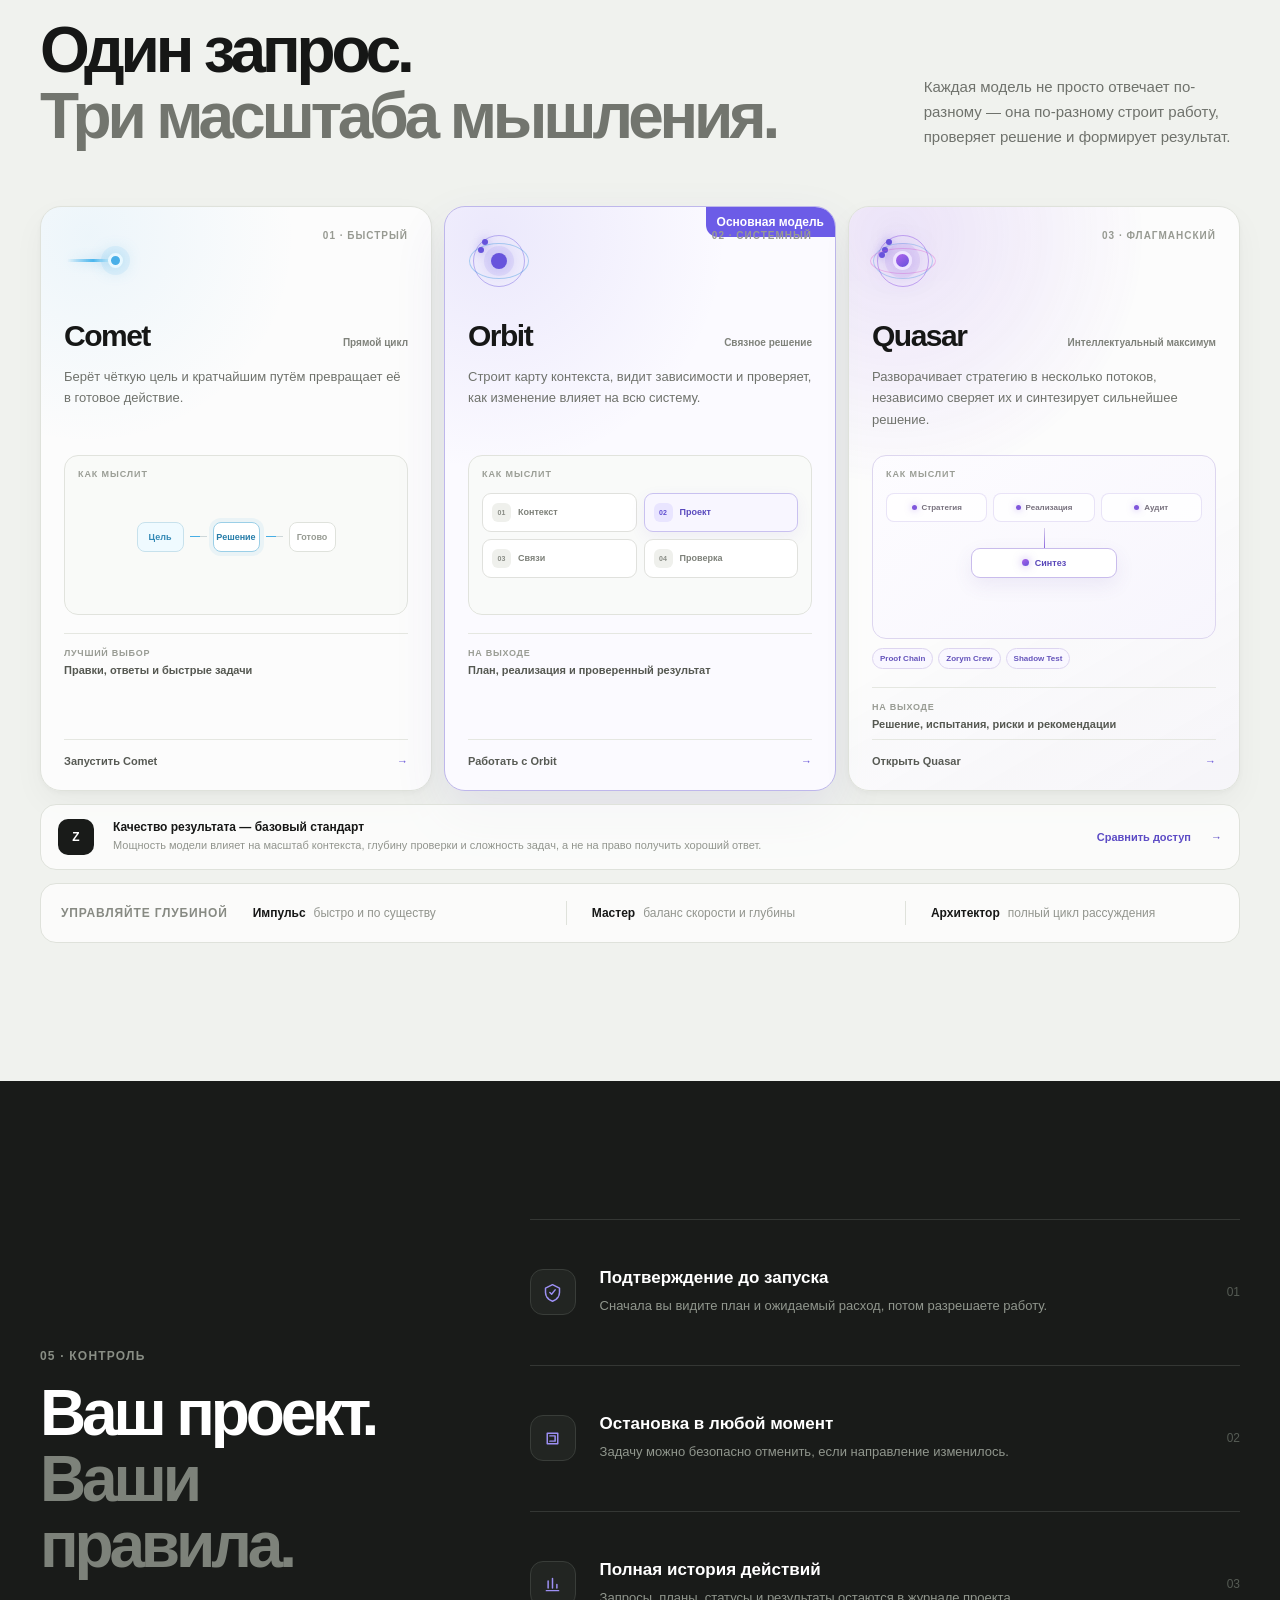
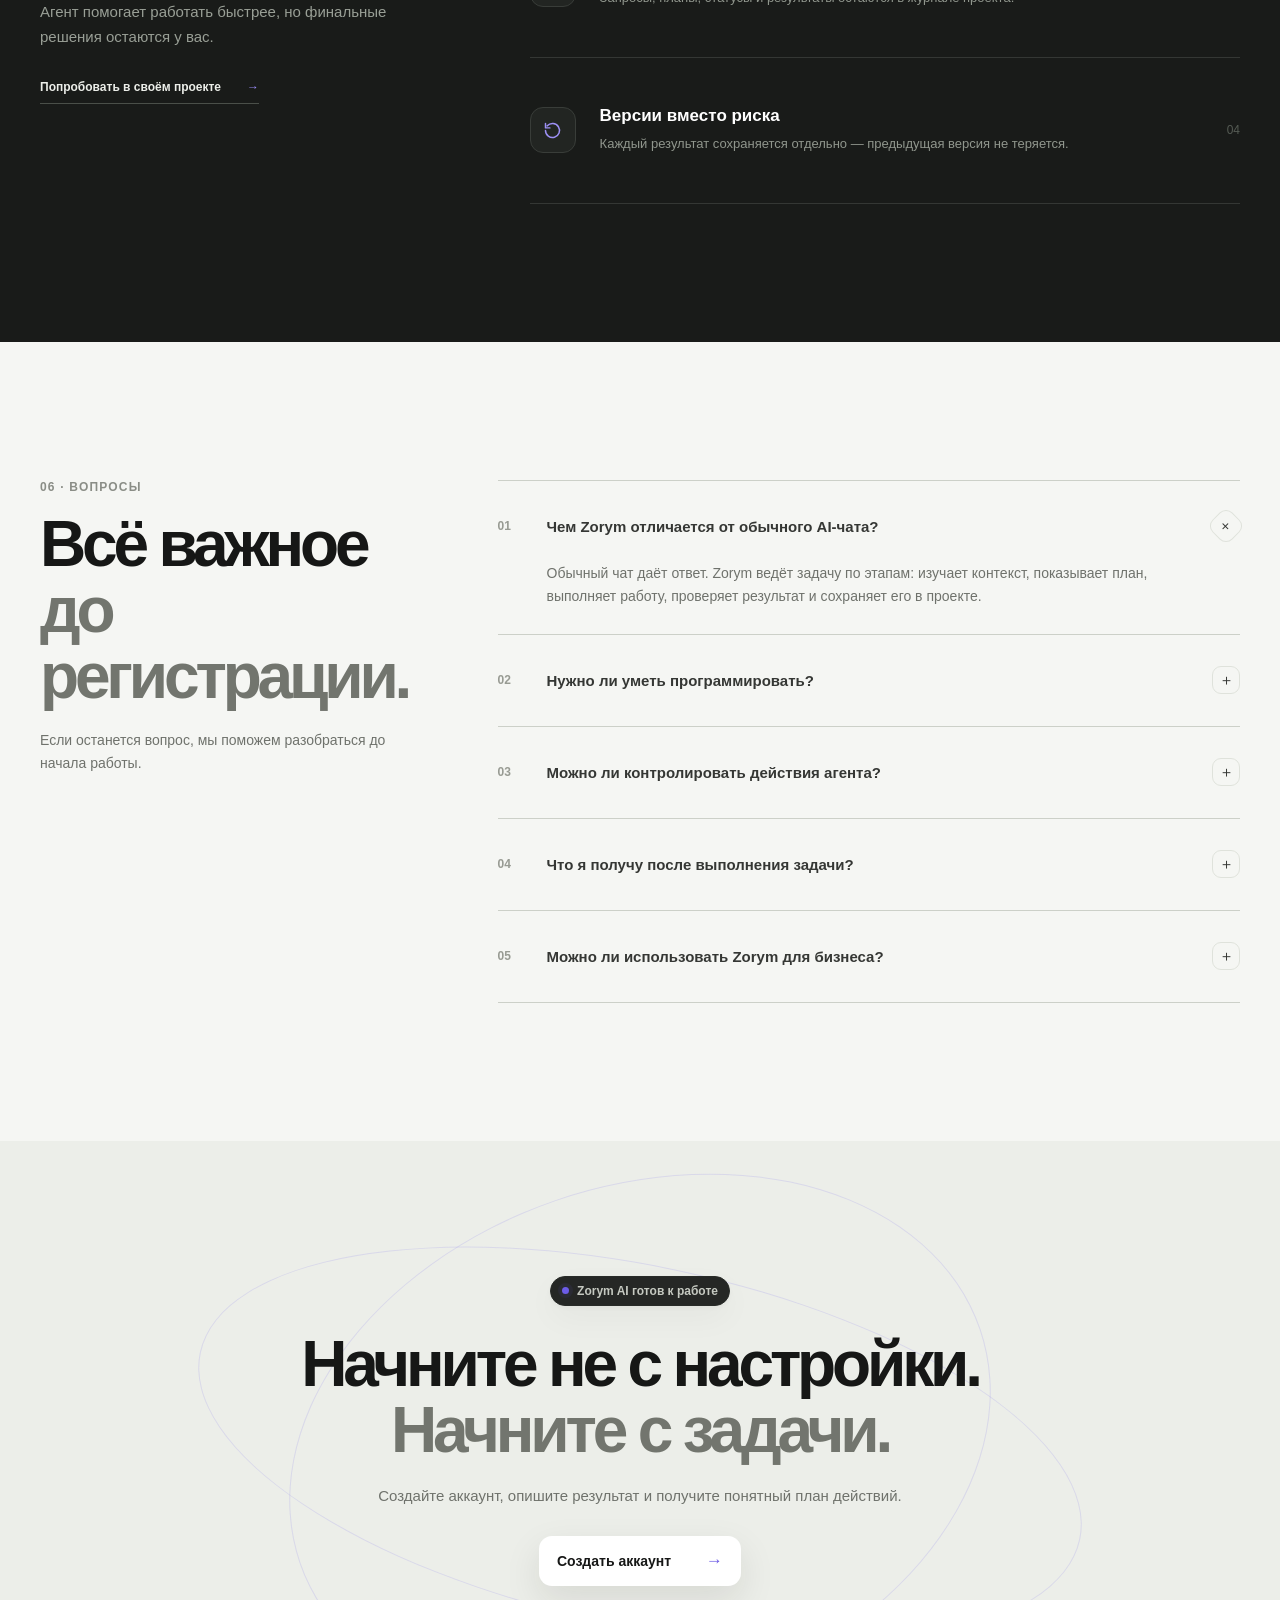
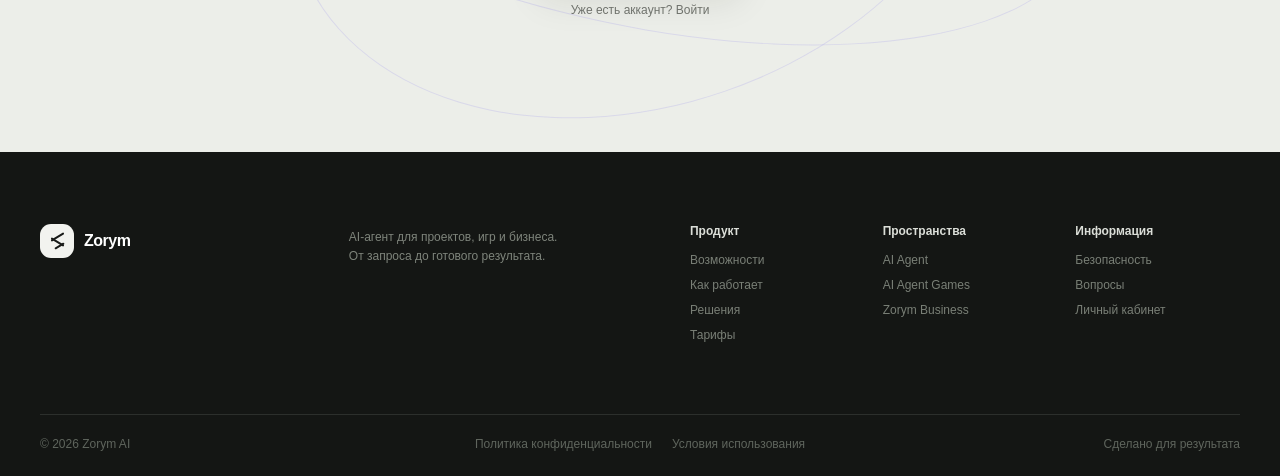
==== commit b8979cae: "Expand AI Agent Games to Minecraft" ====
--- a/index.html
+++ b/index.html
@@ -15,7 +15,7 @@
         <span class="brand-symbol"><i></i></span><span>Zorym</span>
       </a>
       <nav class="desktop-nav" aria-label="Навигация по странице">
-        <a class="nav-games-link" href="games.html">AI Agent Games <span>Roblox</span></a>
+        <a class="nav-games-link" href="games.html">AI Agent Games <span>2 направления</span></a>
         <a href="#benefits">Возможности</a>
         <a href="#solutions">Решения</a>
         <a href="#how">Как работает</a>
@@ -29,7 +29,7 @@
       </div>
     </div>
     <div class="mobile-nav" id="mobile-nav">
-      <a class="nav-games-link" href="games.html">AI Agent Games <span>Roblox</span></a><a href="#benefits">Возможности</a><a href="#solutions">Решения</a><a href="#how">Как работает</a><a href="pricing.html">Тарифы</a><a href="#trust">Безопасность</a><a href="app.html#agent">Войти в кабинет</a>
+      <a class="nav-games-link" href="games.html">AI Agent Games <span>Roblox + Minecraft</span></a><a href="#benefits">Возможности</a><a href="#solutions">Решения</a><a href="#how">Как работает</a><a href="pricing.html">Тарифы</a><a href="#trust">Безопасность</a><a href="app.html#agent">Войти в кабинет</a>
     </div>
   </header>
 
@@ -119,7 +119,7 @@
         <div class="section-intro split reveal"><div><span class="section-index">03 · Пространства</span><h2>Один интеллект.<br><em>Разные задачи.</em></h2></div><p>Выберите рабочее пространство — контекст, инструменты и результат подстроятся под вашу цель.</p></div>
         <div class="solution-grid">
           <a class="solution-card agent-solution reveal" href="app.html#agent"><div class="solution-top"><span>01</span><i>↗</i></div><div class="solution-icon"><span class="mini-z light"><i></i></span></div><div><small>Универсальная работа</small><h3>Мой AI Agent</h3><p>Исследования, документы, код, анализ и сложные задачи в одном диалоге.</p></div><em>Открыть агента →</em></a>
-          <a class="solution-card games-solution reveal" href="games.html"><div class="solution-top"><span>02 · ROBLOX</span><i>↗</i></div><div class="solution-icon"><svg viewBox="0 0 24 24"><path d="m12 3 8 4.5v9L12 21l-8-4.5v-9zM4 7.5l8 4.5 8-4.5M12 12v9"/></svg></div><div><small>AI Agent Games</small><h3>Roblox-системы с доказательством</h3><p>От описания игрового опыта до плана, изменений в Studio, тестов и безопасной версии.</p></div><em>Открыть Roblox-направление →</em></a>
+          <a class="solution-card games-solution reveal" href="games.html"><div class="solution-top"><span>02 · ROBLOX + MINECRAFT</span><i>↗</i></div><div class="solution-icon"><svg viewBox="0 0 24 24"><path d="m12 3 8 4.5v9L12 21l-8-4.5v-9zM4 7.5l8 4.5 8-4.5M12 12v9"/></svg></div><div><small>AI Agent Games</small><h3>Игровые системы с доказательством</h3><p>Механики Roblox, плагины и моды Minecraft — с планом, версиями и проверяемым результатом.</p></div><em>Выбрать направление →</em></a>
           <a class="solution-card business-solution reveal" href="app.html#business"><div class="solution-top"><span>03</span><i>↗</i></div><div class="solution-icon"><svg viewBox="0 0 24 24"><path d="M4 20V8l6-3v15M10 9h10v11M14 13h2M14 16h2"/></svg></div><div><small>Для компаний и команд</small><h3>Zorym Business</h3><p>Продажи, аналитика, документы и процессы бизнеса под контролем.</p></div><em>Посмотреть Business →</em></a>
           <a class="solution-card vault-solution reveal" href="app.html#vault"><div class="solution-top"><span>04</span><i>↗</i></div><div class="solution-icon"><svg viewBox="0 0 24 24"><path d="M5 4h14v16H5zM8 8h8M8 12h8M8 16h5"/></svg></div><div><small>Версии и результаты</small><h3>Build Vault</h3><p>Готовые файлы, история изменений, отчёты проверки и безопасные версии.</p></div><em>Открыть хранилище →</em></a>
         </div>
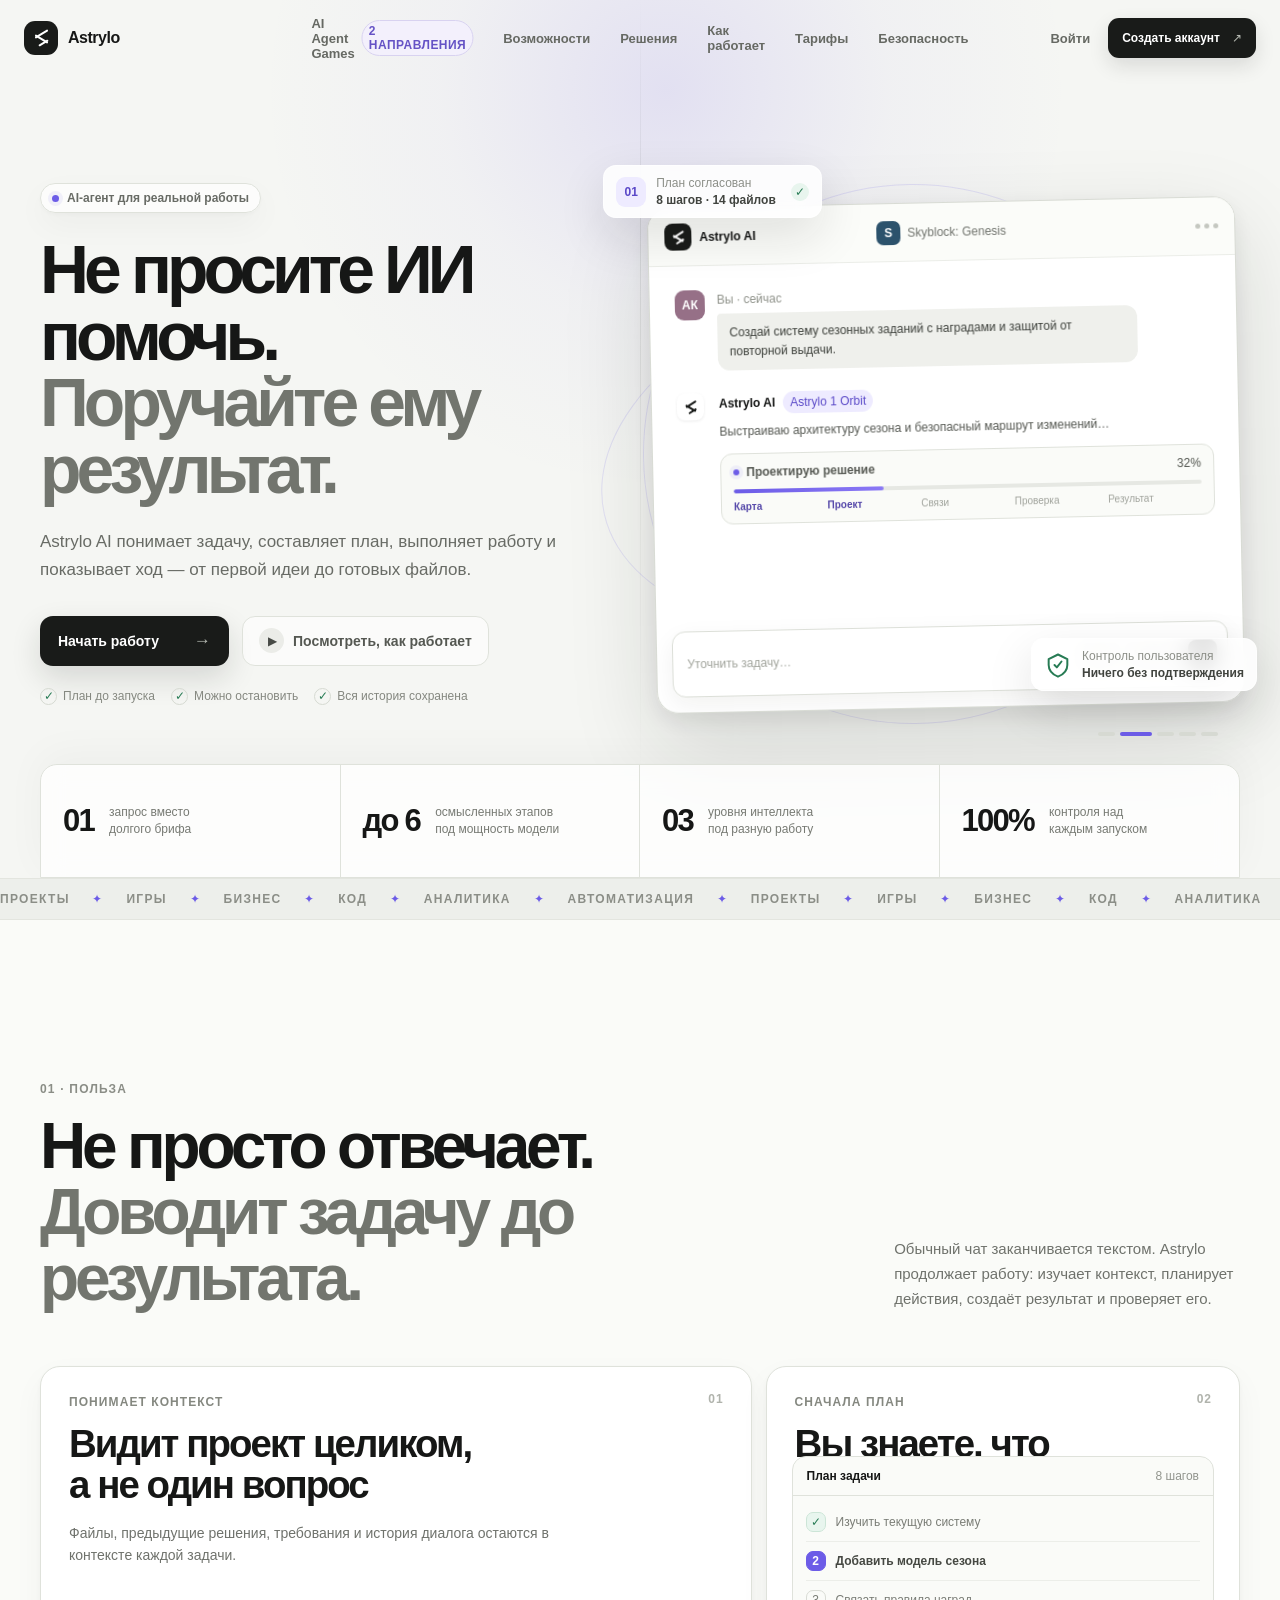
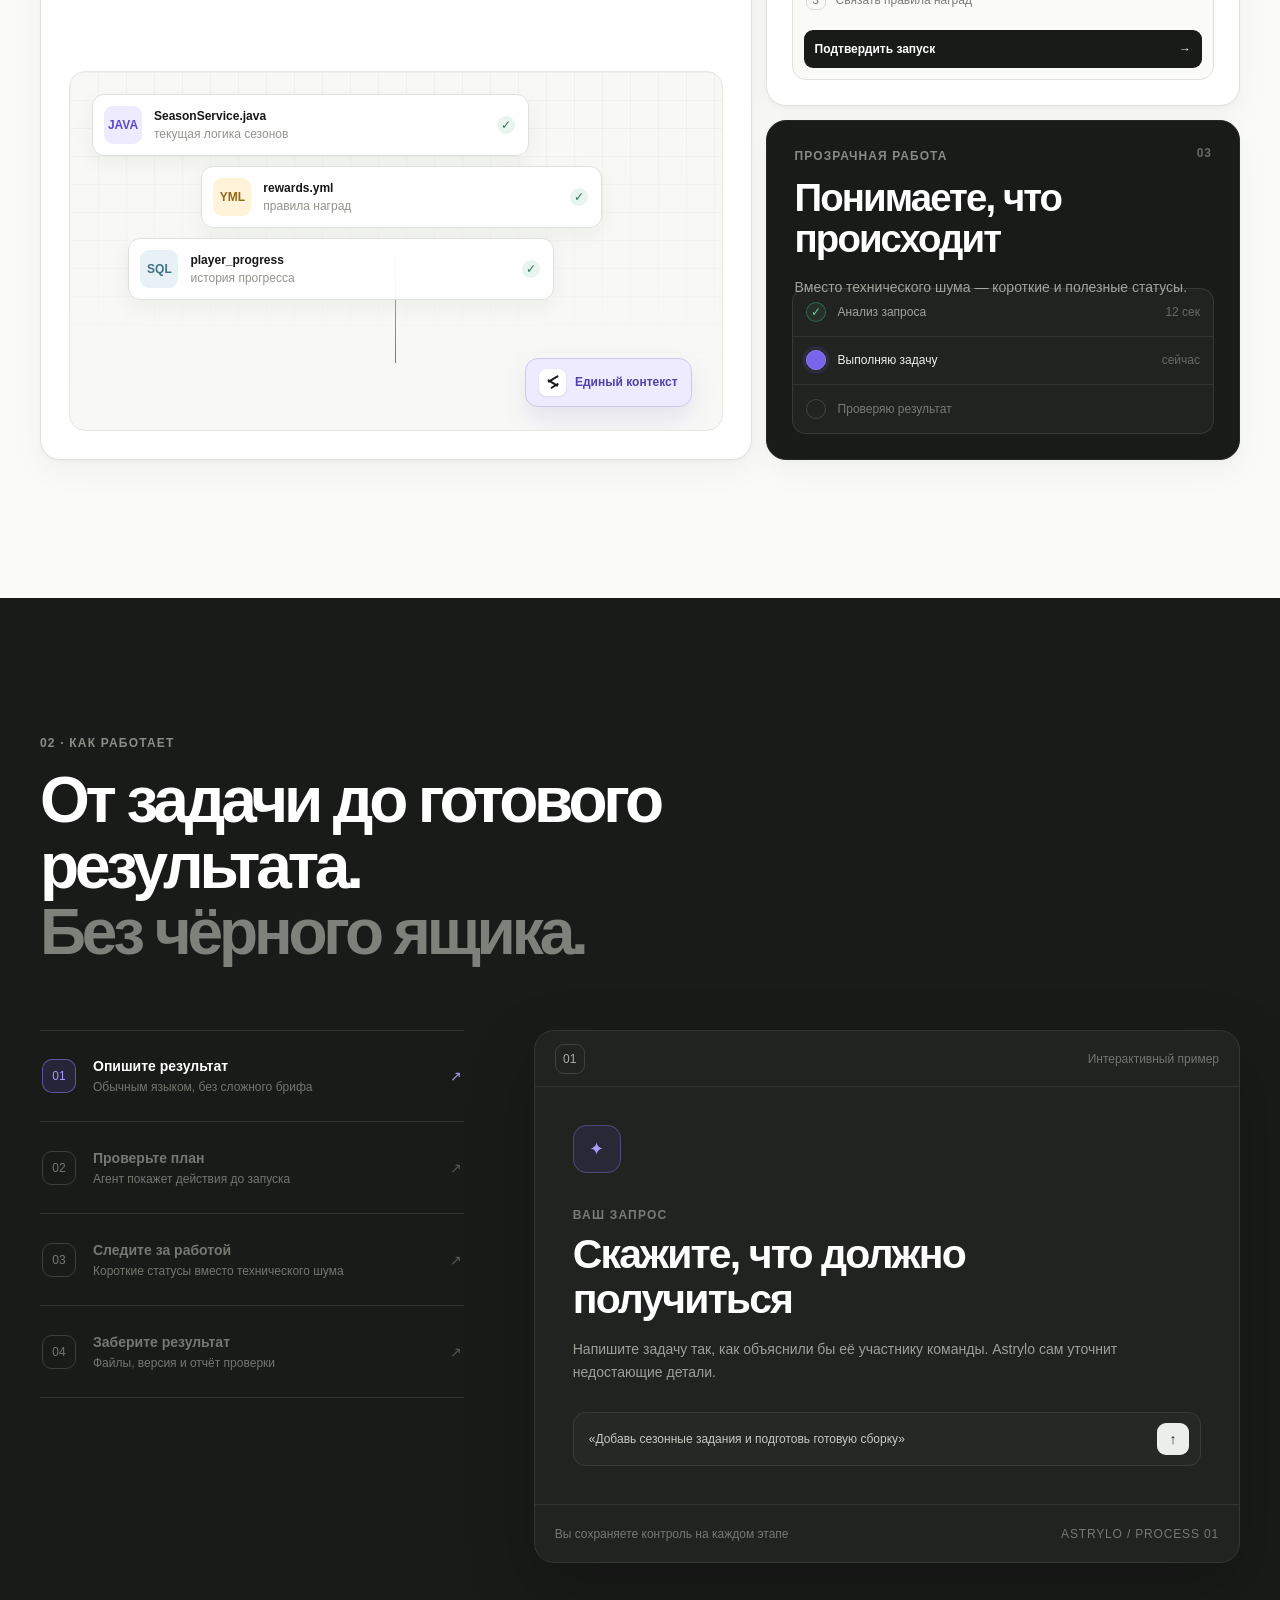
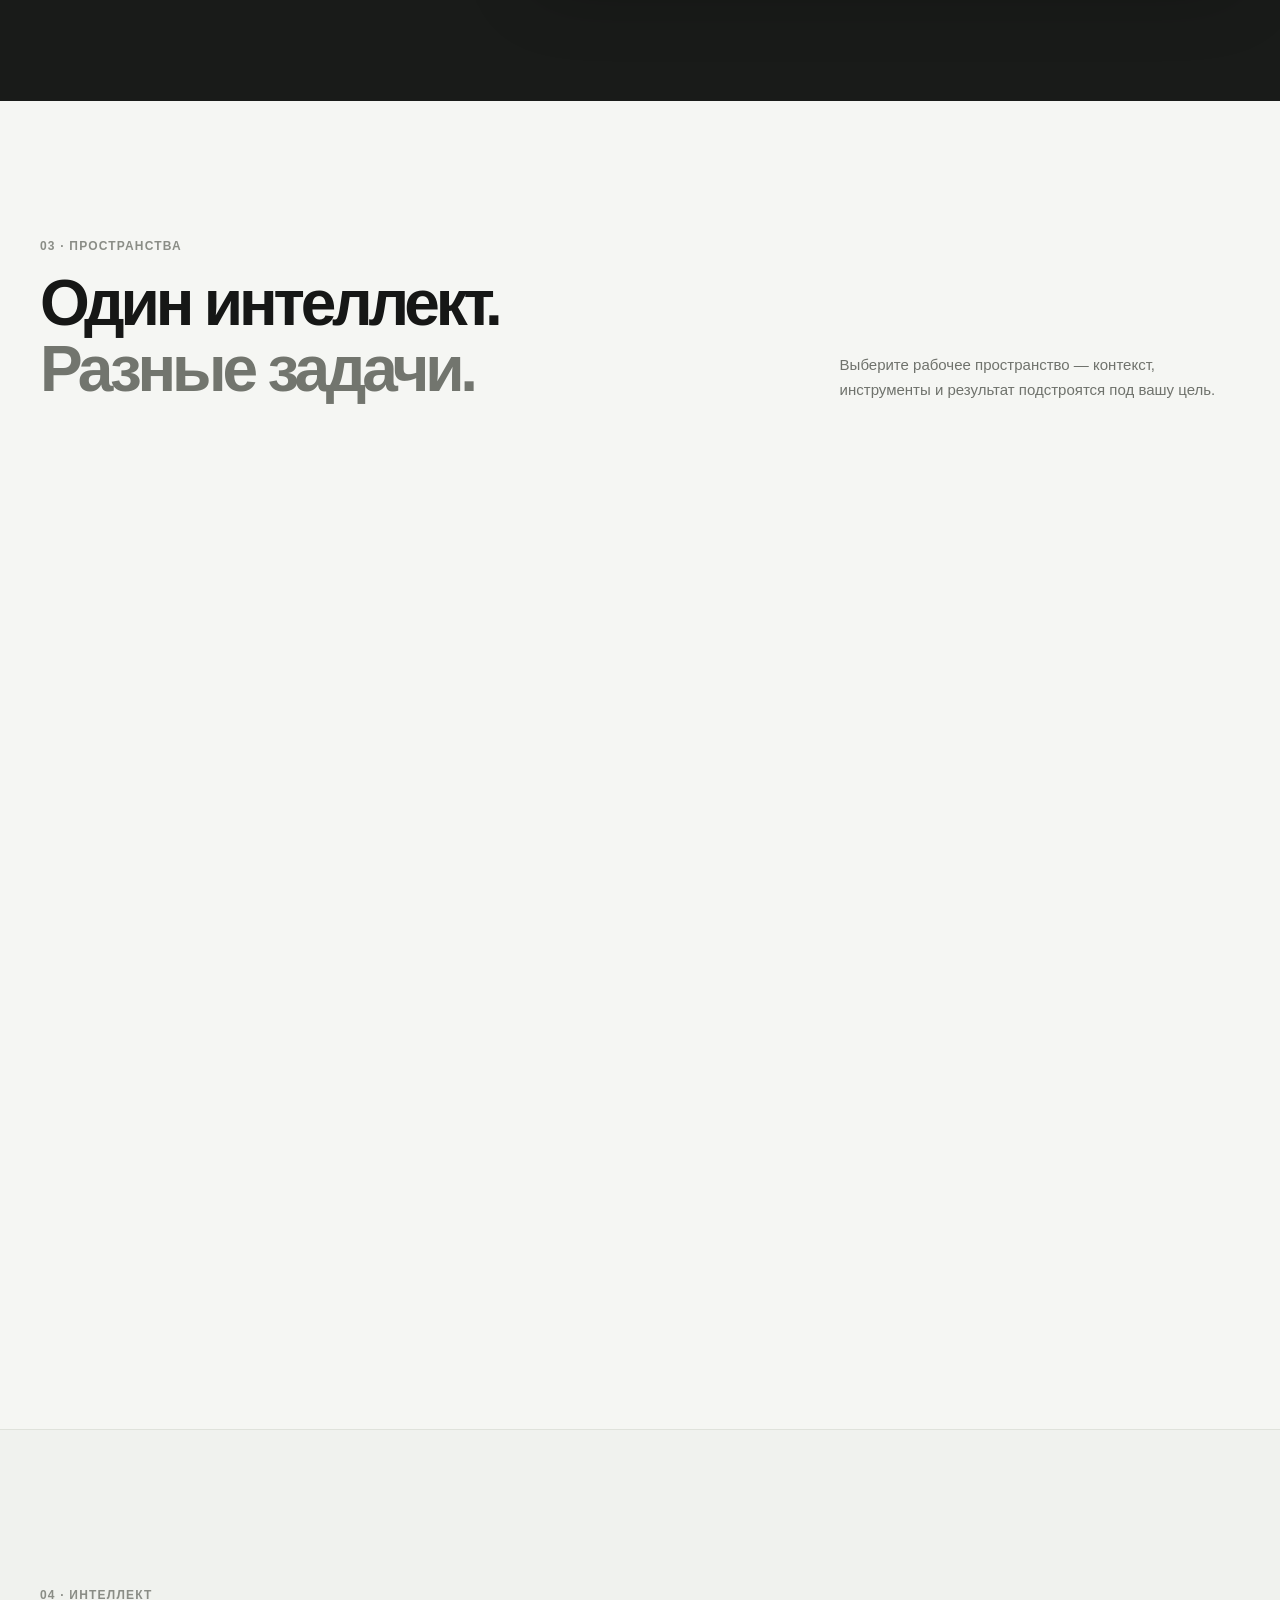
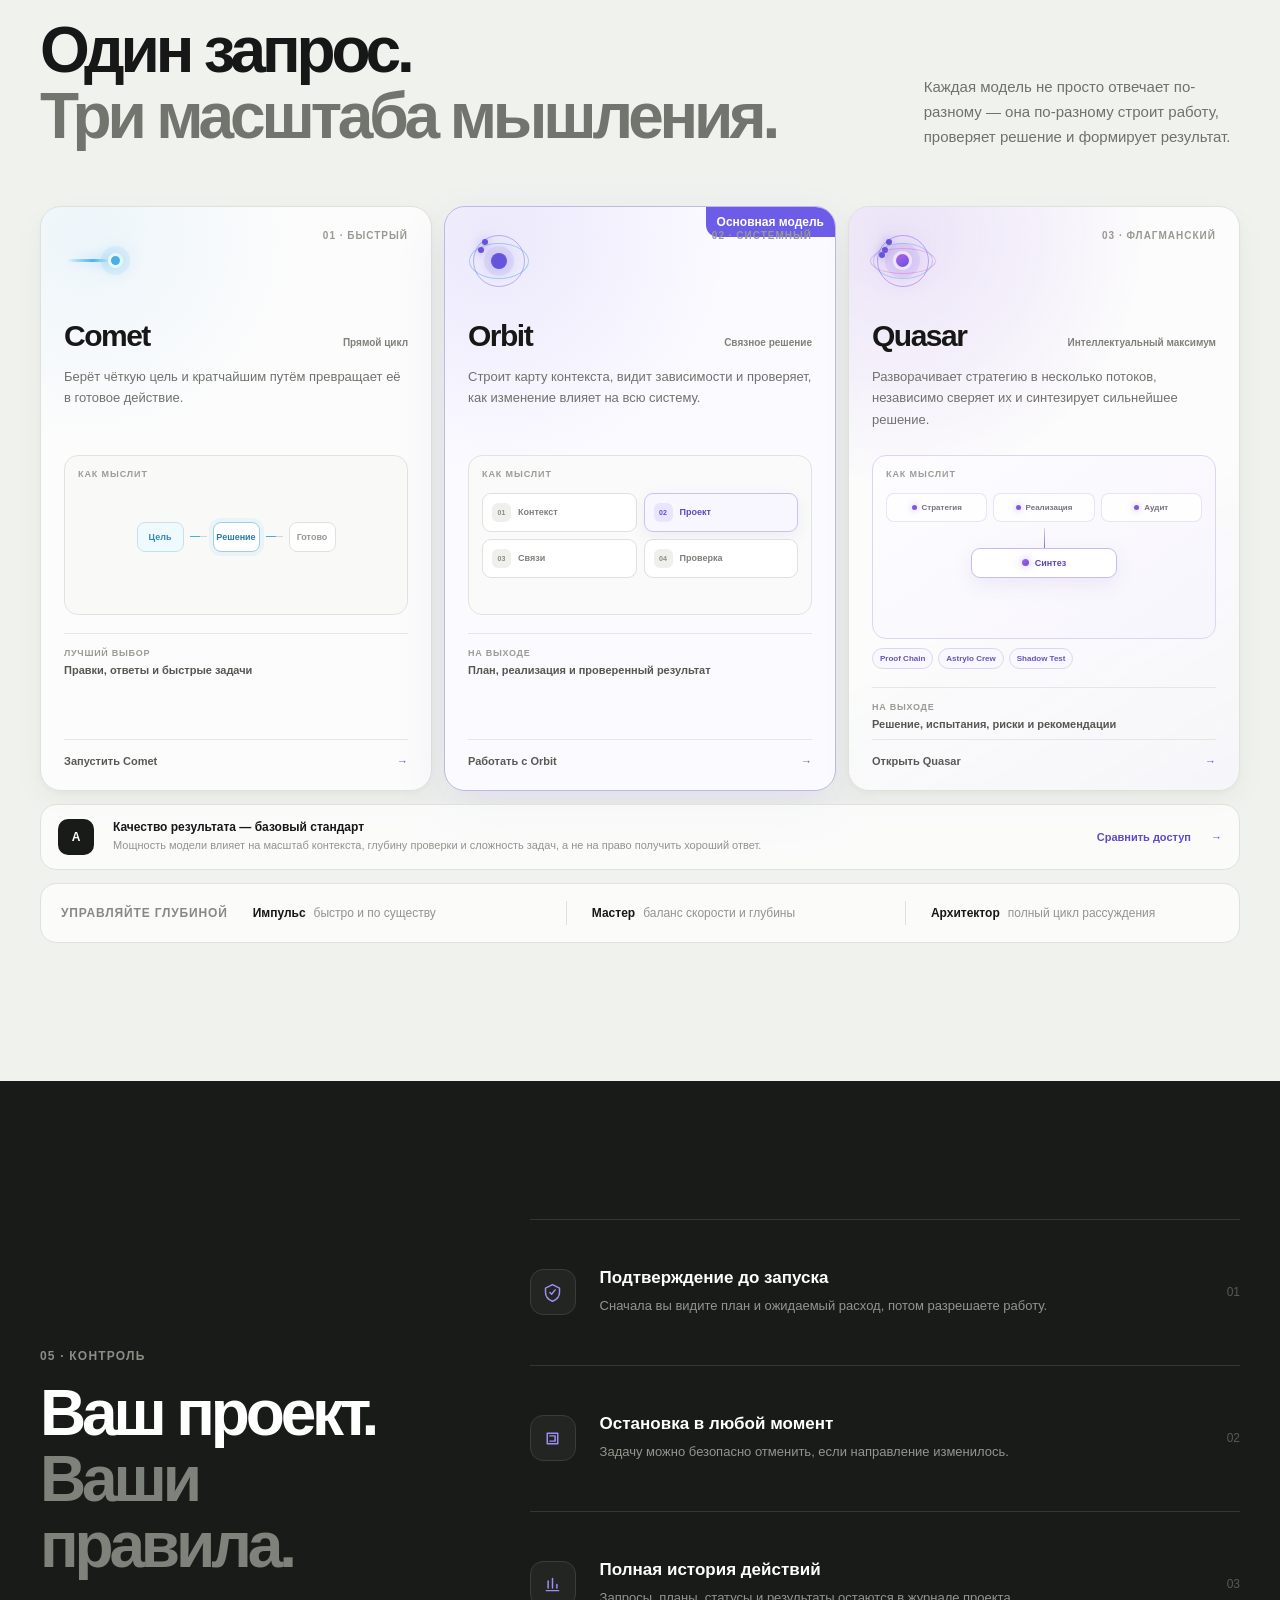
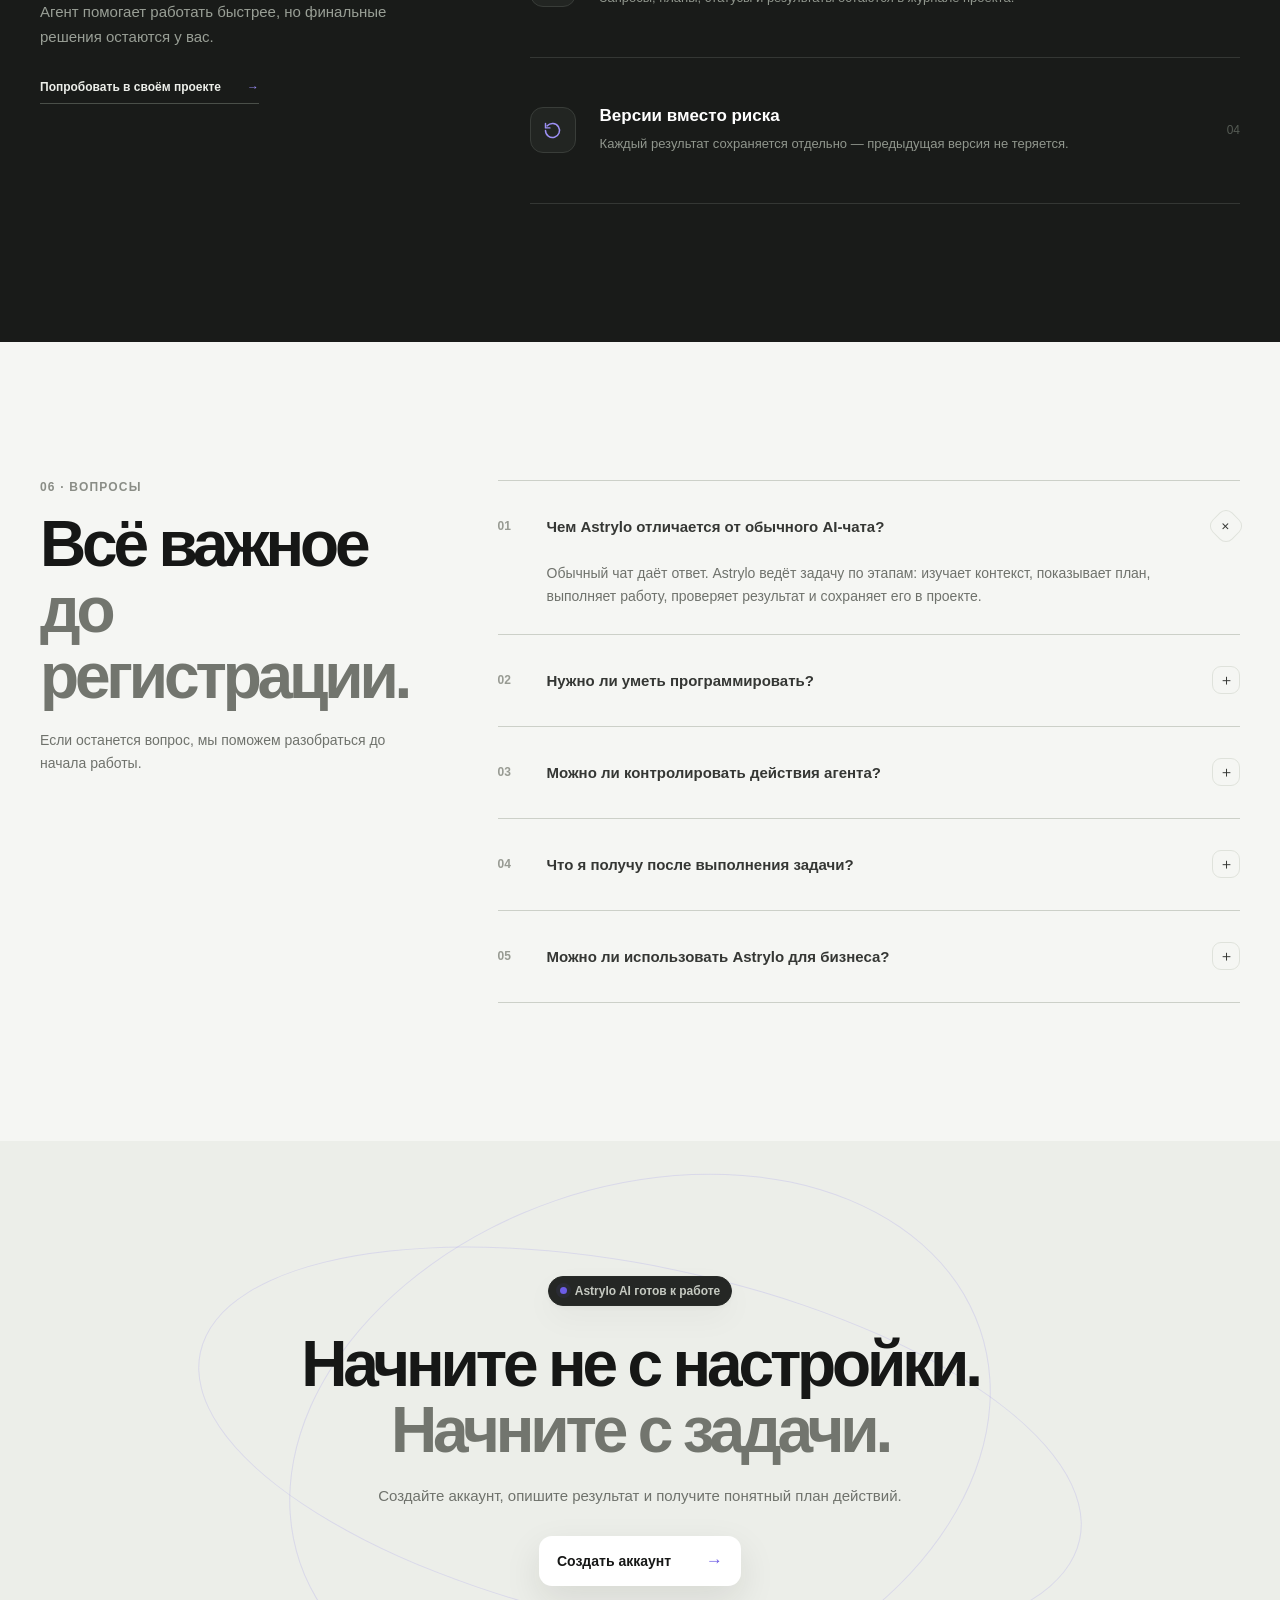
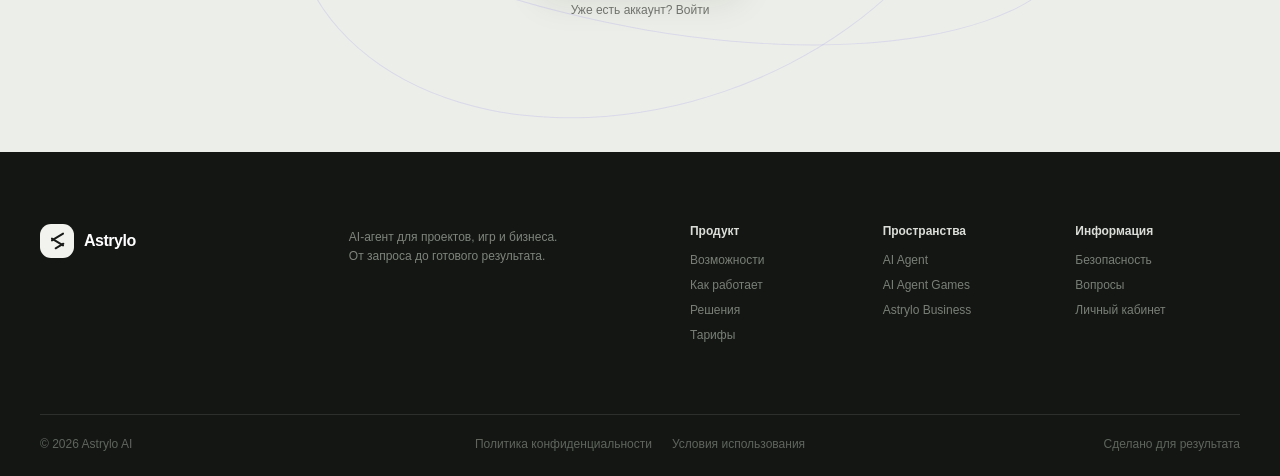
==== commit 582cf287: "Rename Zorym to Astrylo across product" ====
--- a/index.html
+++ b/index.html
@@ -3,16 +3,16 @@
 <head>
   <meta charset="utf-8">
   <meta name="viewport" content="width=device-width, initial-scale=1">
-  <meta name="description" content="Zorym AI превращает запрос в план, выполненную задачу и готовый результат — для проектов, игр и бизнеса.">
+  <meta name="description" content="Astrylo AI превращает запрос в план, выполненную задачу и готовый результат — для проектов, игр и бизнеса.">
   <meta name="theme-color" content="#f5f6f3">
-  <title>Zorym AI — поручайте результат</title>
+  <title>Astrylo AI — поручайте результат</title>
   <link rel="stylesheet" href="landing.css?v=20260909-games-funnel">
 </head>
 <body>
   <header class="site-header" id="site-header">
     <div class="header-inner">
-      <a class="wordmark" href="#top" aria-label="Zorym AI — главная">
-        <span class="brand-symbol"><i></i></span><span>Zorym</span>
+      <a class="wordmark" href="#top" aria-label="Astrylo AI — главная">
+        <span class="brand-symbol"><i></i></span><span>Astrylo</span>
       </a>
       <nav class="desktop-nav" aria-label="Навигация по странице">
         <a class="nav-games-link" href="games.html">AI Agent Games <span>2 направления</span></a>
@@ -40,7 +40,7 @@
         <div class="hero-copy reveal">
           <span class="hero-kicker"><i></i>AI-агент для реальной работы</span>
           <h1>Не просите ИИ помочь.<br><em>Поручайте ему результат.</em></h1>
-          <p>Zorym AI понимает задачу, составляет план, выполняет работу и показывает ход — от первой идеи до готовых файлов.</p>
+          <p>Astrylo AI понимает задачу, составляет план, выполняет работу и показывает ход — от первой идеи до готовых файлов.</p>
           <div class="hero-actions">
             <a class="primary-cta" href="app.html#agent">Начать работу <span>→</span></a>
             <a class="secondary-cta" href="#how"><span class="play-icon">▶</span>Посмотреть, как работает</a>
@@ -48,13 +48,13 @@
           <div class="hero-assurances"><span><i>✓</i>План до запуска</span><span><i>✓</i>Можно остановить</span><span><i>✓</i>Вся история сохранена</span></div>
         </div>
 
-        <div class="hero-visual reveal" aria-label="Демонстрация работы Zorym AI">
+        <div class="hero-visual reveal" aria-label="Демонстрация работы Astrylo AI">
           <div class="visual-orbit orbit-one"></div><div class="visual-orbit orbit-two"></div>
           <div class="demo-window">
-            <div class="demo-topbar"><div class="demo-brand"><span class="mini-z"><i></i></span><b>Zorym AI</b></div><div class="demo-project"><span>S</span>Skyblock: Genesis</div><div class="window-actions"><i></i><i></i><i></i></div></div>
+            <div class="demo-topbar"><div class="demo-brand"><span class="mini-z"><i></i></span><b>Astrylo AI</b></div><div class="demo-project"><span>S</span>Skyblock: Genesis</div><div class="window-actions"><i></i><i></i><i></i></div></div>
             <div class="demo-content">
               <div class="demo-user"><span>АК</span><div><small>Вы · сейчас</small><p>Создай систему сезонных заданий с наградами и защитой от повторной выдачи.</p></div></div>
-              <div class="demo-agent"><span class="mini-z light"><i></i></span><div class="demo-agent-body"><div class="demo-agent-head"><b>Zorym AI</b><span>Zorym 1 Orbit</span></div><p id="demo-copy">Собираю карту проекта, правил прогресса и связанных наград…</p><div class="demo-progress-card"><div><span><i></i><b id="demo-status">Картирую контекст</b></span><em id="demo-percent">14%</em></div><div class="demo-progress"><i id="demo-bar"></i></div><div class="demo-stages"><span class="active">Карта</span><span>Проект</span><span>Связи</span><span>Проверка</span><span>Результат</span></div></div></div></div>
+              <div class="demo-agent"><span class="mini-z light"><i></i></span><div class="demo-agent-body"><div class="demo-agent-head"><b>Astrylo AI</b><span>Astrylo 1 Orbit</span></div><p id="demo-copy">Собираю карту проекта, правил прогресса и связанных наград…</p><div class="demo-progress-card"><div><span><i></i><b id="demo-status">Картирую контекст</b></span><em id="demo-percent">14%</em></div><div class="demo-progress"><i id="demo-bar"></i></div><div class="demo-stages"><span class="active">Карта</span><span>Проект</span><span>Связи</span><span>Проверка</span><span>Результат</span></div></div></div></div>
               <div class="demo-result" id="demo-result"><span><svg viewBox="0 0 24 24"><path d="M5 4h14v16H5zM8 8h8M8 12h8M8 16h5"/></svg></span><div><small>Результат задачи</small><b>season-system.zip</b></div><em>Готово</em></div>
             </div>
             <div class="demo-composer"><span>Уточнить задачу…</span><div><button type="button">Orbit</button><button type="button">Мастер</button><i>↑</i></div></div>
@@ -77,7 +77,7 @@
 
     <section class="benefits section-space" id="benefits">
       <div class="container">
-        <div class="section-intro reveal"><span class="section-index">01 · Польза</span><h2>Не просто отвечает.<br><em>Доводит задачу до результата.</em></h2><p>Обычный чат заканчивается текстом. Zorym продолжает работу: изучает контекст, планирует действия, создаёт результат и проверяет его.</p></div>
+        <div class="section-intro reveal"><span class="section-index">01 · Польза</span><h2>Не просто отвечает.<br><em>Доводит задачу до результата.</em></h2><p>Обычный чат заканчивается текстом. Astrylo продолжает работу: изучает контекст, планирует действия, создаёт результат и проверяет его.</p></div>
         <div class="benefit-grid">
           <article class="benefit-card benefit-large reveal">
             <div class="card-number">01</div><span class="benefit-label">Понимает контекст</span><h3>Видит проект целиком,<br>а не один вопрос</h3><p>Файлы, предыдущие решения, требования и история диалога остаются в контексте каждой задачи.</p>
@@ -99,7 +99,7 @@
       <div class="container">
         <div class="workflow-heading reveal"><span class="section-index light">02 · Как работает</span><h2>От задачи до готового результата.<br><em>Без чёрного ящика.</em></h2></div>
         <div class="workflow-layout reveal">
-          <div class="workflow-steps" role="tablist" aria-label="Этапы работы Zorym AI">
+          <div class="workflow-steps" role="tablist" aria-label="Этапы работы Astrylo AI">
             <button class="active" type="button" data-flow-step="0"><span>01</span><div><b>Опишите результат</b><small>Обычным языком, без сложного брифа</small></div><i>↗</i></button>
             <button type="button" data-flow-step="1"><span>02</span><div><b>Проверьте план</b><small>Агент покажет действия до запуска</small></div><i>↗</i></button>
             <button type="button" data-flow-step="2"><span>03</span><div><b>Следите за работой</b><small>Короткие статусы вместо технического шума</small></div><i>↗</i></button>
@@ -107,8 +107,8 @@
           </div>
           <div class="workflow-preview">
             <div class="workflow-preview-top"><span id="flow-number">01</span><em>Интерактивный пример</em></div>
-            <div class="workflow-preview-body"><span class="flow-icon" id="flow-icon">✦</span><small id="flow-kicker">Ваш запрос</small><h3 id="flow-title">Скажите, что должно получиться</h3><p id="flow-copy">Напишите задачу так, как объяснили бы её участнику команды. Zorym сам уточнит недостающие детали.</p><div class="flow-example" id="flow-example"><span>«Добавь сезонные задания и подготовь готовую сборку»</span><i>↑</i></div></div>
-            <div class="workflow-preview-footer"><span>Вы сохраняете контроль на каждом этапе</span><i>zorym / process 01</i></div>
+            <div class="workflow-preview-body"><span class="flow-icon" id="flow-icon">✦</span><small id="flow-kicker">Ваш запрос</small><h3 id="flow-title">Скажите, что должно получиться</h3><p id="flow-copy">Напишите задачу так, как объяснили бы её участнику команды. Astrylo сам уточнит недостающие детали.</p><div class="flow-example" id="flow-example"><span>«Добавь сезонные задания и подготовь готовую сборку»</span><i>↑</i></div></div>
+            <div class="workflow-preview-footer"><span>Вы сохраняете контроль на каждом этапе</span><i>astrylo / process 01</i></div>
           </div>
         </div>
       </div>
@@ -120,7 +120,7 @@
         <div class="solution-grid">
           <a class="solution-card agent-solution reveal" href="app.html#agent"><div class="solution-top"><span>01</span><i>↗</i></div><div class="solution-icon"><span class="mini-z light"><i></i></span></div><div><small>Универсальная работа</small><h3>Мой AI Agent</h3><p>Исследования, документы, код, анализ и сложные задачи в одном диалоге.</p></div><em>Открыть агента →</em></a>
           <a class="solution-card games-solution reveal" href="games.html"><div class="solution-top"><span>02 · ROBLOX + MINECRAFT</span><i>↗</i></div><div class="solution-icon"><svg viewBox="0 0 24 24"><path d="m12 3 8 4.5v9L12 21l-8-4.5v-9zM4 7.5l8 4.5 8-4.5M12 12v9"/></svg></div><div><small>AI Agent Games</small><h3>Игровые системы с доказательством</h3><p>Механики Roblox, плагины и моды Minecraft — с планом, версиями и проверяемым результатом.</p></div><em>Выбрать направление →</em></a>
-          <a class="solution-card business-solution reveal" href="app.html#business"><div class="solution-top"><span>03</span><i>↗</i></div><div class="solution-icon"><svg viewBox="0 0 24 24"><path d="M4 20V8l6-3v15M10 9h10v11M14 13h2M14 16h2"/></svg></div><div><small>Для компаний и команд</small><h3>Zorym Business</h3><p>Продажи, аналитика, документы и процессы бизнеса под контролем.</p></div><em>Посмотреть Business →</em></a>
+          <a class="solution-card business-solution reveal" href="app.html#business"><div class="solution-top"><span>03</span><i>↗</i></div><div class="solution-icon"><svg viewBox="0 0 24 24"><path d="M4 20V8l6-3v15M10 9h10v11M14 13h2M14 16h2"/></svg></div><div><small>Для компаний и команд</small><h3>Astrylo Business</h3><p>Продажи, аналитика, документы и процессы бизнеса под контролем.</p></div><em>Посмотреть Business →</em></a>
           <a class="solution-card vault-solution reveal" href="app.html#vault"><div class="solution-top"><span>04</span><i>↗</i></div><div class="solution-icon"><svg viewBox="0 0 24 24"><path d="M5 4h14v16H5zM8 8h8M8 12h8M8 16h5"/></svg></div><div><small>Версии и результаты</small><h3>Build Vault</h3><p>Готовые файлы, история изменений, отчёты проверки и безопасные версии.</p></div><em>Открыть хранилище →</em></a>
         </div>
       </div>
@@ -152,12 +152,12 @@
             <div class="model-title"><h3>Quasar</h3><span>Интеллектуальный максимум</span></div>
             <p>Разворачивает стратегию в несколько потоков, независимо сверяет их и синтезирует сильнейшее решение.</p>
             <div class="model-process quasar-process"><span class="process-label">Как мыслит</span><div class="quasar-map"><span><i></i>Стратегия</span><span><i></i>Реализация</span><span><i></i>Аудит</span><b><i></i>Синтез</b></div></div>
-            <div class="model-proof"><span>Proof Chain</span><span>Zorym Crew</span><span>Shadow Test</span></div>
+            <div class="model-proof"><span>Proof Chain</span><span>Astrylo Crew</span><span>Shadow Test</span></div>
             <div class="model-result"><small>На выходе</small><strong>Решение, испытания, риски и рекомендации</strong></div>
             <a href="app.html#agent">Открыть Quasar <i>→</i></a>
           </article>
         </div>
-        <div class="model-principle reveal"><span class="principle-mark">Z</span><div><b>Качество результата — базовый стандарт</b><small>Мощность модели влияет на масштаб контекста, глубину проверки и сложность задач, а не на право получить хороший ответ.</small></div><a href="pricing.html">Сравнить доступ <i>→</i></a></div>
+        <div class="model-principle reveal"><span class="principle-mark">A</span><div><b>Качество результата — базовый стандарт</b><small>Мощность модели влияет на масштаб контекста, глубину проверки и сложность задач, а не на право получить хороший ответ.</small></div><a href="pricing.html">Сравнить доступ <i>→</i></a></div>
         <div class="mode-strip reveal"><span>Управляйте глубиной</span><div><b>Импульс</b><small>быстро и по существу</small></div><i></i><div><b>Мастер</b><small>баланс скорости и глубины</small></div><i></i><div><b>Архитектор</b><small>полный цикл рассуждения</small></div></div>
       </div>
     </section>
@@ -178,24 +178,24 @@
       <div class="container faq-grid">
         <div class="faq-heading reveal"><span class="section-index">06 · Вопросы</span><h2>Всё важное<br><em>до регистрации.</em></h2><p>Если останется вопрос, мы поможем разобраться до начала работы.</p></div>
         <div class="faq-list reveal">
-          <details open><summary><span>01</span>Чем Zorym отличается от обычного AI-чата?<i>＋</i></summary><p>Обычный чат даёт ответ. Zorym ведёт задачу по этапам: изучает контекст, показывает план, выполняет работу, проверяет результат и сохраняет его в проекте.</p></details>
+          <details open><summary><span>01</span>Чем Astrylo отличается от обычного AI-чата?<i>＋</i></summary><p>Обычный чат даёт ответ. Astrylo ведёт задачу по этапам: изучает контекст, показывает план, выполняет работу, проверяет результат и сохраняет его в проекте.</p></details>
           <details><summary><span>02</span>Нужно ли уметь программировать?<i>＋</i></summary><p>Нет. Опишите желаемый результат обычным языком. Агент задаст уточняющие вопросы и покажет понятный план до начала выполнения.</p></details>
           <details><summary><span>03</span>Можно ли контролировать действия агента?<i>＋</i></summary><p>Да. Вы подтверждаете план, видите основные этапы работы, можете остановить задачу и проверить все изменения перед использованием результата.</p></details>
           <details><summary><span>04</span>Что я получу после выполнения задачи?<i>＋</i></summary><p>Это зависит от задачи: готовые исходники, ZIP или JAR, документ, исследование, отчёт проверки либо структурированный план дальнейшей работы.</p></details>
-          <details><summary><span>05</span>Можно ли использовать Zorym для бизнеса?<i>＋</i></summary><p>Да. Zorym Business предназначен для продаж, документов, аналитики, поддержки, внутренних процессов и других задач компаний.</p></details>
+          <details><summary><span>05</span>Можно ли использовать Astrylo для бизнеса?<i>＋</i></summary><p>Да. Astrylo Business предназначен для продаж, документов, аналитики, поддержки, внутренних процессов и других задач компаний.</p></details>
         </div>
       </div>
     </section>
 
     <section class="final-cta">
       <div class="cta-orbit orbit-left" aria-hidden="true"></div><div class="cta-orbit orbit-right" aria-hidden="true"></div>
-      <div class="container final-cta-inner reveal"><span class="hero-kicker dark"><i></i>Zorym AI готов к работе</span><h2>Начните не с настройки.<br><em>Начните с задачи.</em></h2><p>Создайте аккаунт, опишите результат и получите понятный план действий.</p><div><a class="primary-cta light" href="app.html#agent">Создать аккаунт <span>→</span></a><a class="cta-login" href="app.html#agent">Уже есть аккаунт? Войти</a></div></div>
+      <div class="container final-cta-inner reveal"><span class="hero-kicker dark"><i></i>Astrylo AI готов к работе</span><h2>Начните не с настройки.<br><em>Начните с задачи.</em></h2><p>Создайте аккаунт, опишите результат и получите понятный план действий.</p><div><a class="primary-cta light" href="app.html#agent">Создать аккаунт <span>→</span></a><a class="cta-login" href="app.html#agent">Уже есть аккаунт? Войти</a></div></div>
     </section>
   </main>
 
   <footer class="site-footer">
-    <div class="container footer-top"><a class="wordmark footer-brand" href="#top"><span class="brand-symbol"><i></i></span><span>Zorym</span></a><p>AI-агент для проектов, игр и бизнеса.<br>От запроса до готового результата.</p><div class="footer-links"><div><b>Продукт</b><a href="#benefits">Возможности</a><a href="#how">Как работает</a><a href="#solutions">Решения</a><a href="pricing.html">Тарифы</a></div><div><b>Пространства</b><a href="app.html#agent">AI Agent</a><a href="games.html">AI Agent Games</a><a href="app.html#business">Zorym Business</a></div><div><b>Информация</b><a href="#trust">Безопасность</a><a href="#faq">Вопросы</a><a href="app.html#agent">Личный кабинет</a></div></div></div>
-    <div class="container footer-bottom"><span>© 2026 Zorym AI</span><div><a href="#privacy">Политика конфиденциальности</a><a href="#terms">Условия использования</a></div><span>Сделано для результата</span></div>
+    <div class="container footer-top"><a class="wordmark footer-brand" href="#top"><span class="brand-symbol"><i></i></span><span>Astrylo</span></a><p>AI-агент для проектов, игр и бизнеса.<br>От запроса до готового результата.</p><div class="footer-links"><div><b>Продукт</b><a href="#benefits">Возможности</a><a href="#how">Как работает</a><a href="#solutions">Решения</a><a href="pricing.html">Тарифы</a></div><div><b>Пространства</b><a href="app.html#agent">AI Agent</a><a href="games.html">AI Agent Games</a><a href="app.html#business">Astrylo Business</a></div><div><b>Информация</b><a href="#trust">Безопасность</a><a href="#faq">Вопросы</a><a href="app.html#agent">Личный кабинет</a></div></div></div>
+    <div class="container footer-bottom"><span>© 2026 Astrylo AI</span><div><a href="#privacy">Политика конфиденциальности</a><a href="#terms">Условия использования</a></div><span>Сделано для результата</span></div>
   </footer>
 
   <script>
@@ -227,7 +227,7 @@
     restartDemo();
 
     const flowSteps = [
-      { number: '01', icon: '✦', kicker: 'Ваш запрос', title: 'Скажите, что должно получиться', copy: 'Напишите задачу так, как объяснили бы её участнику команды. Zorym сам уточнит недостающие детали.', example: '«Добавь сезонные задания и подготовь готовую сборку»' },
+      { number: '01', icon: '✦', kicker: 'Ваш запрос', title: 'Скажите, что должно получиться', copy: 'Напишите задачу так, как объяснили бы её участнику команды. Astrylo сам уточнит недостающие детали.', example: '«Добавь сезонные задания и подготовь готовую сборку»' },
       { number: '02', icon: '≡', kicker: 'План задачи', title: 'Проверьте подход до запуска', copy: 'Агент покажет этапы, затрагиваемые части проекта, ожидаемый результат и расход доступного лимита.', example: '8 шагов · 14 файлов · можно изменить до запуска' },
       { number: '03', icon: '◌', kicker: 'Ход выполнения', title: 'Видите главное, пока агент работает', copy: 'Короткие статусы объясняют текущий этап. При необходимости задачу можно остановить без потери проекта.', example: 'Анализирую → выполняю → проверяю' },
       { number: '04', icon: '✓', kicker: 'Готовый результат', title: 'Получите то, что можно использовать', copy: 'Файлы, исходники, сборка и отчёт проверки сохраняются как новая версия — всё готово к просмотру или скачиванию.', example: 'season-system.zip · версия 12 · проверено' }
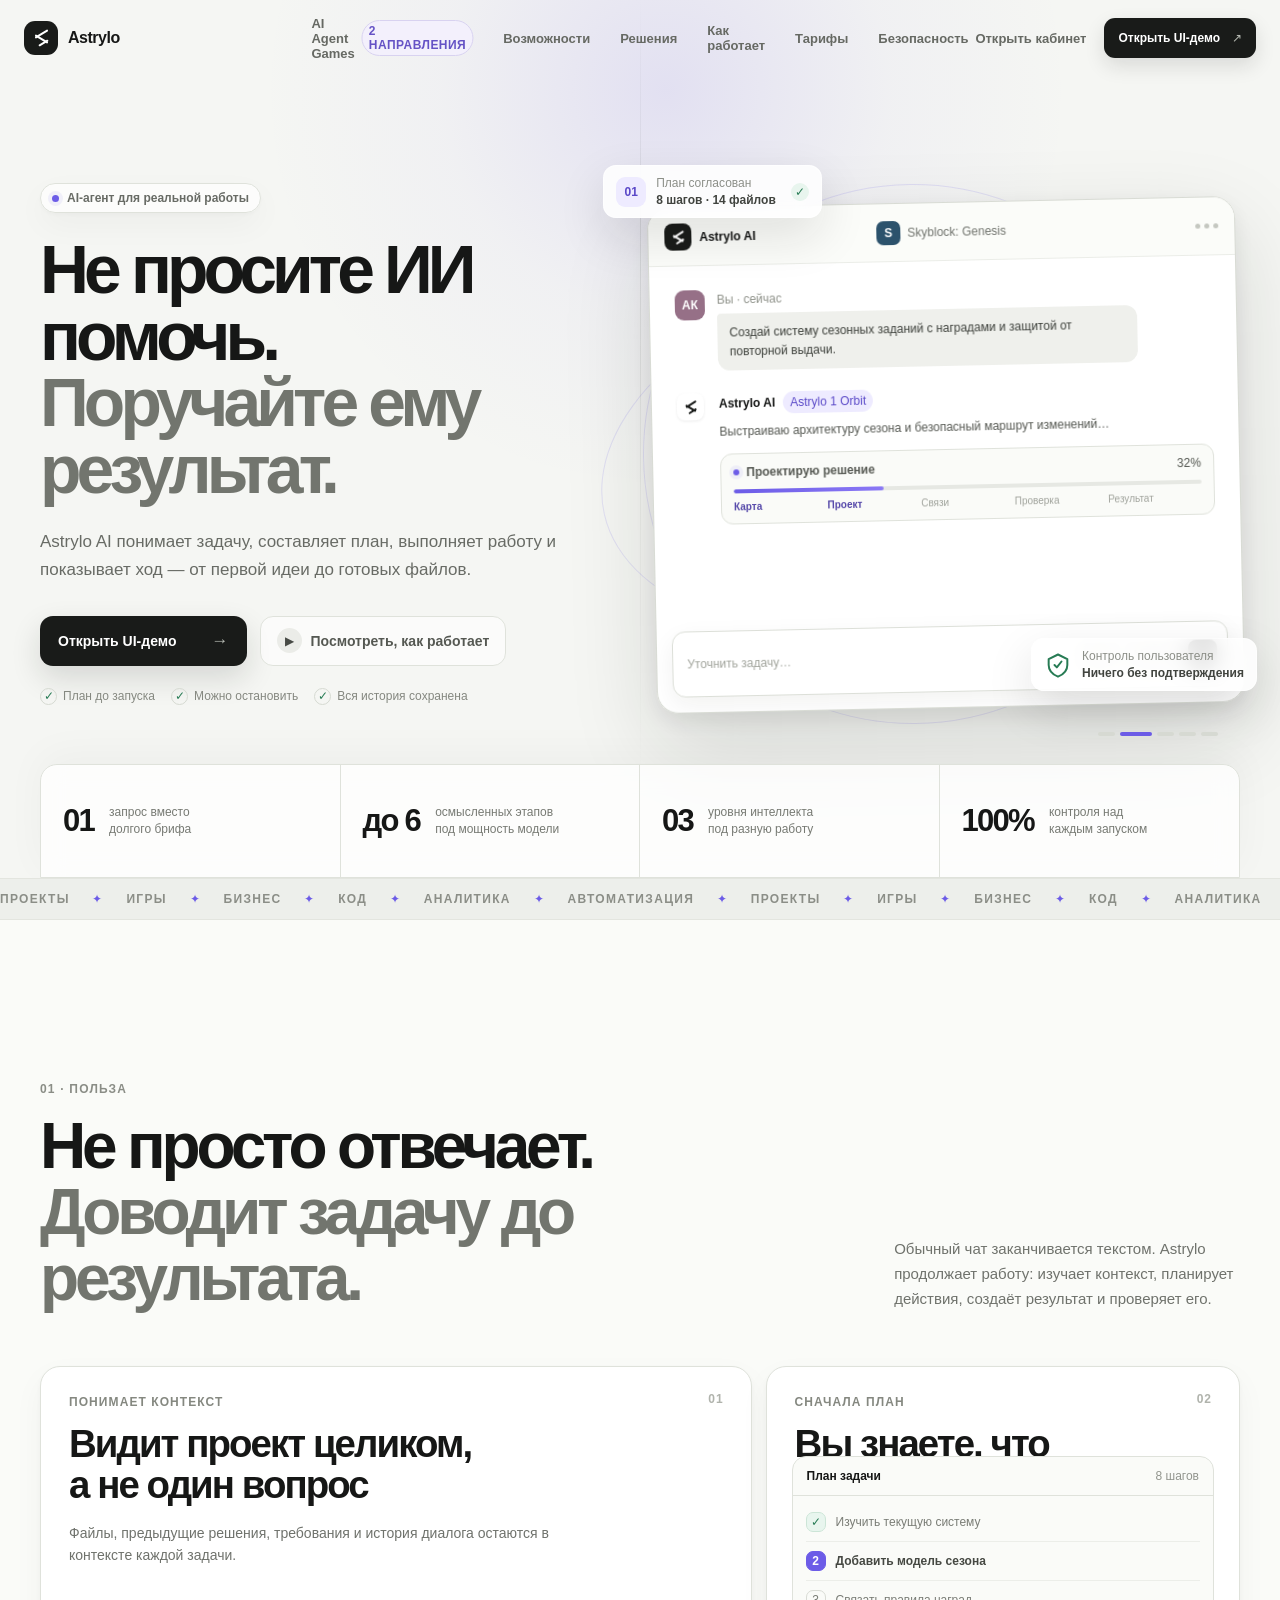
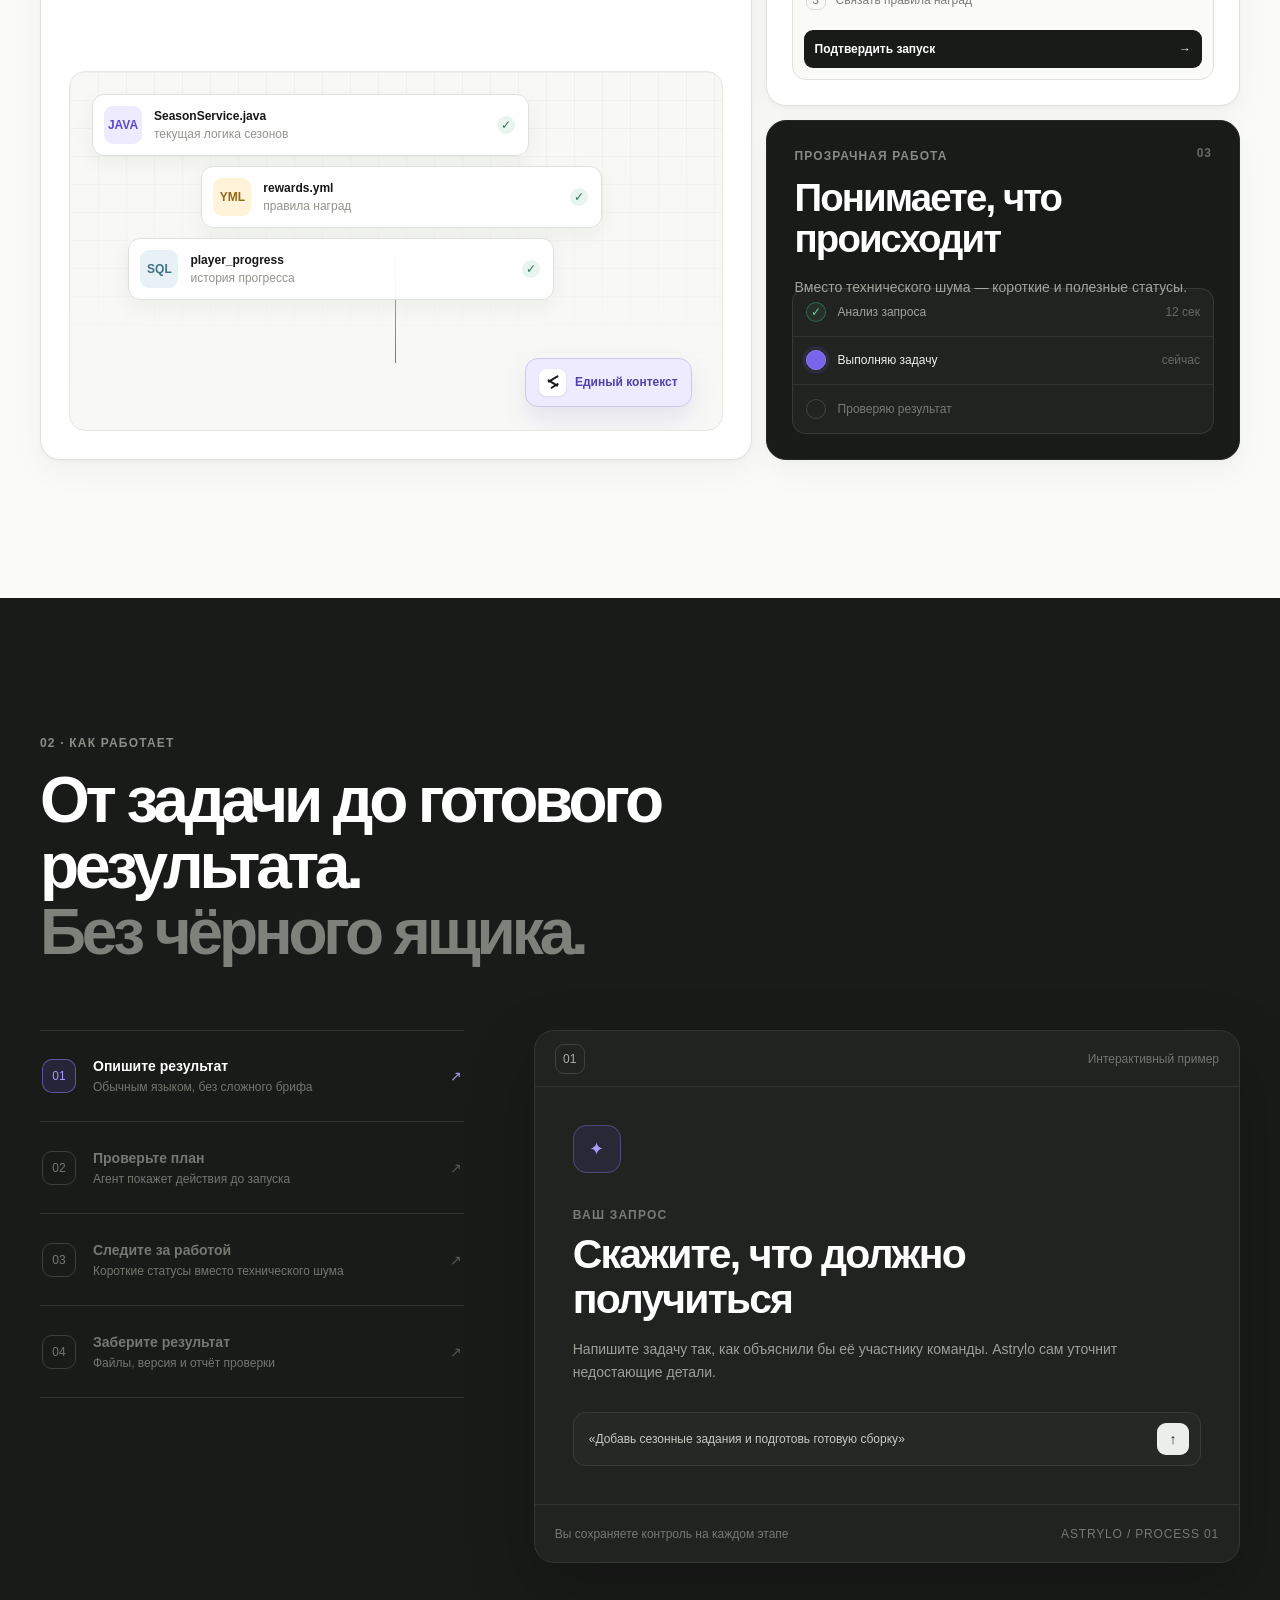
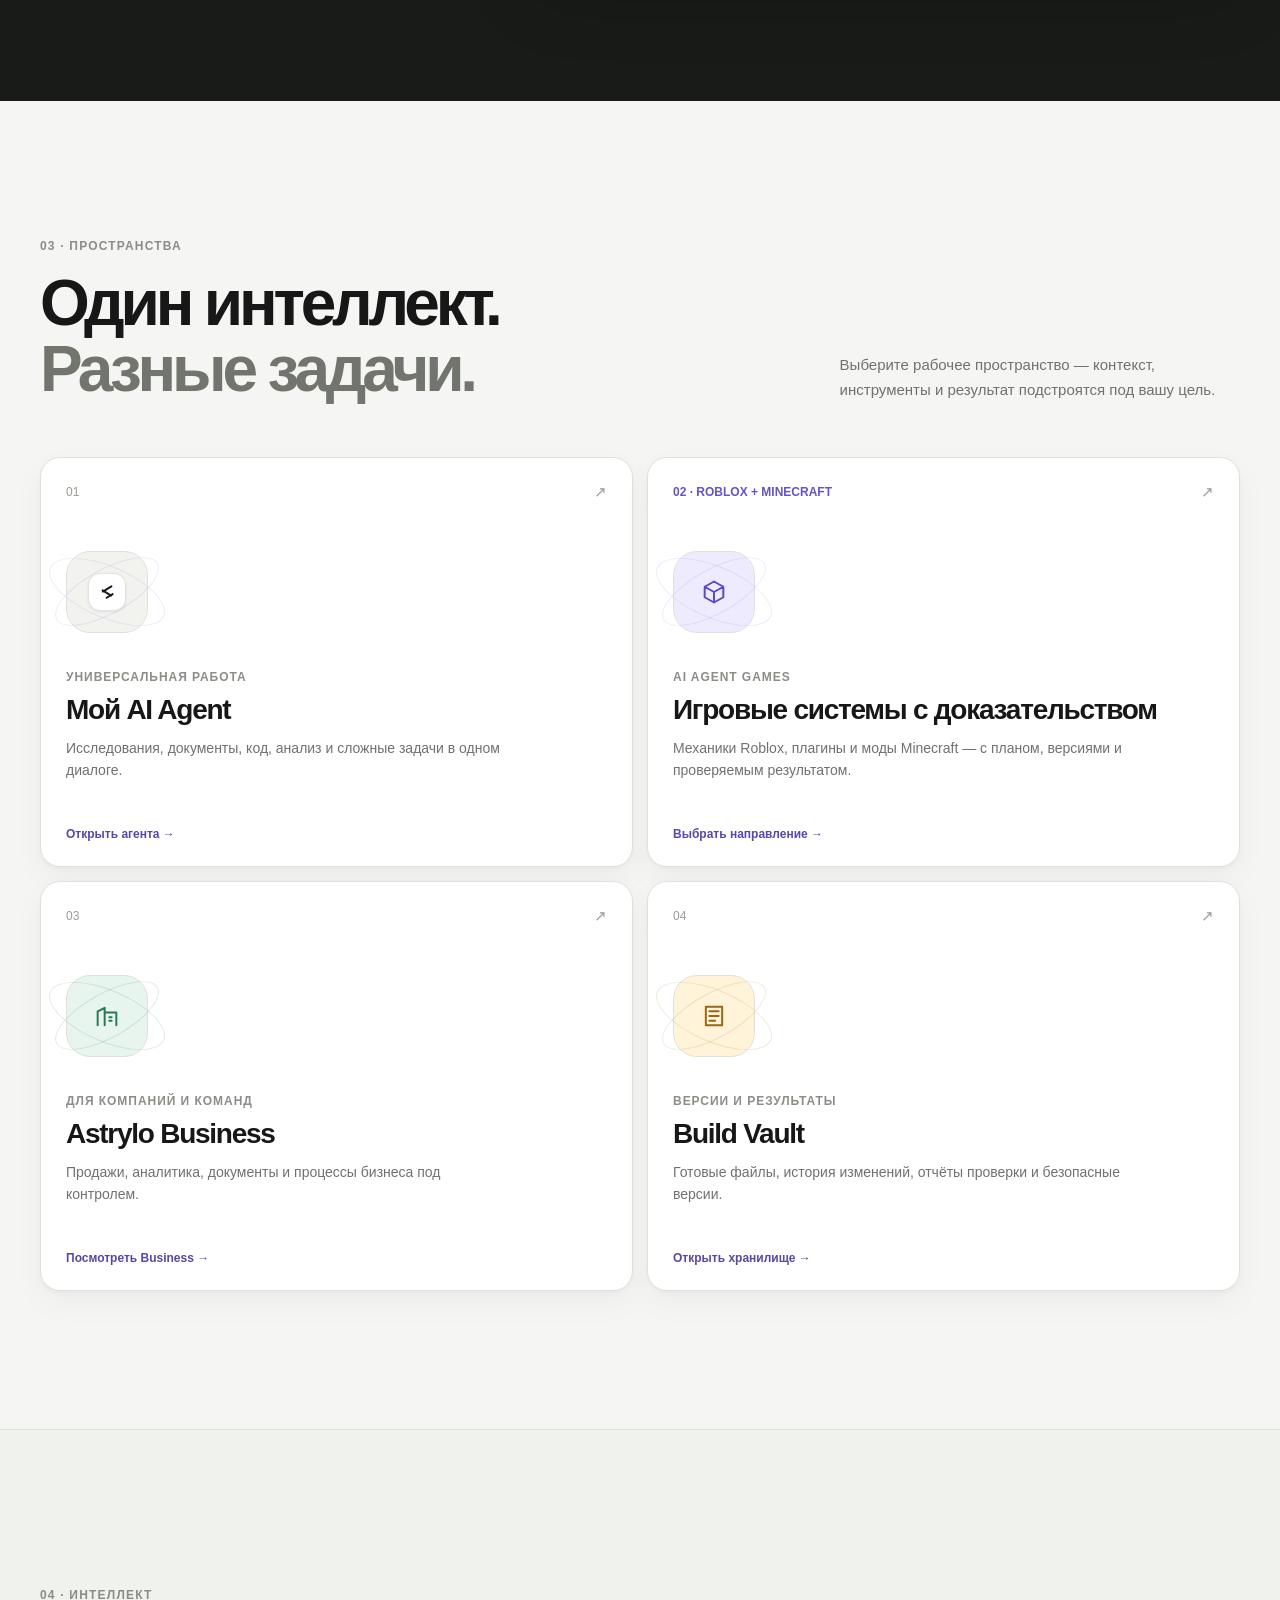
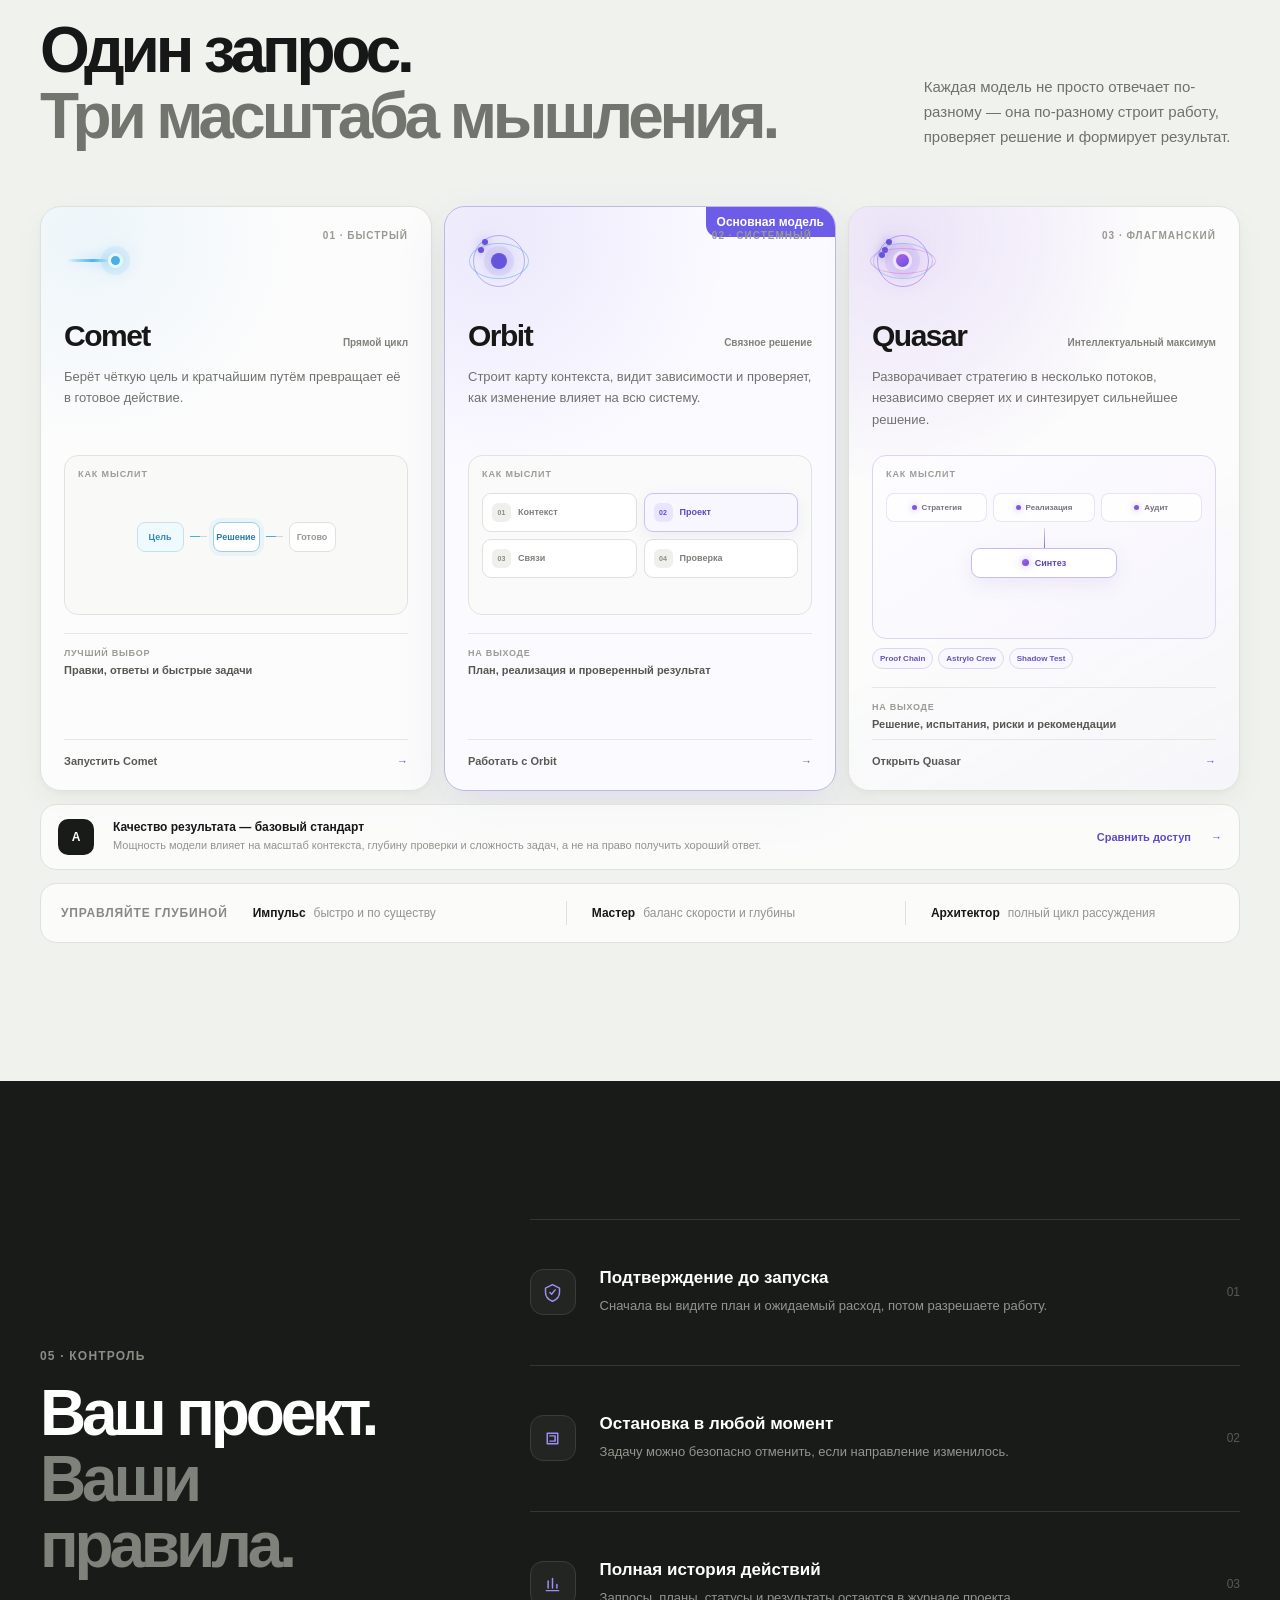
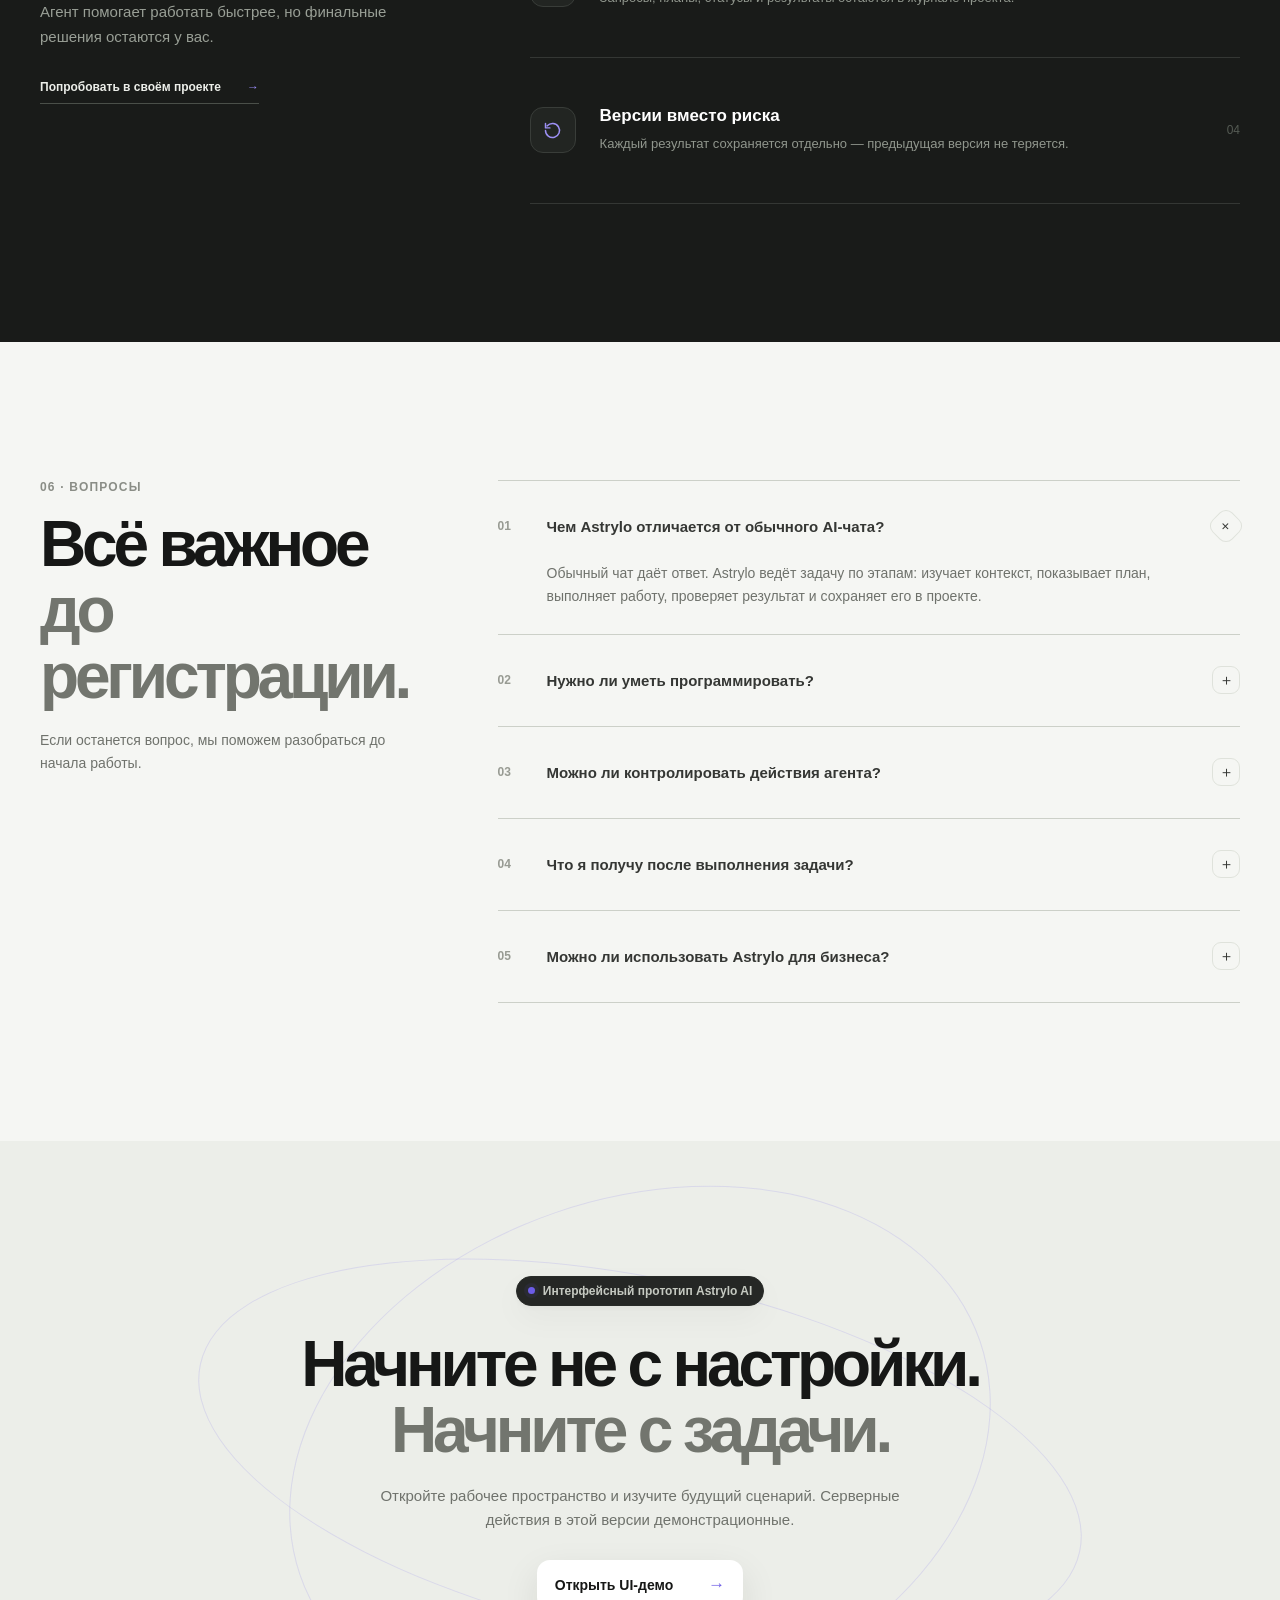
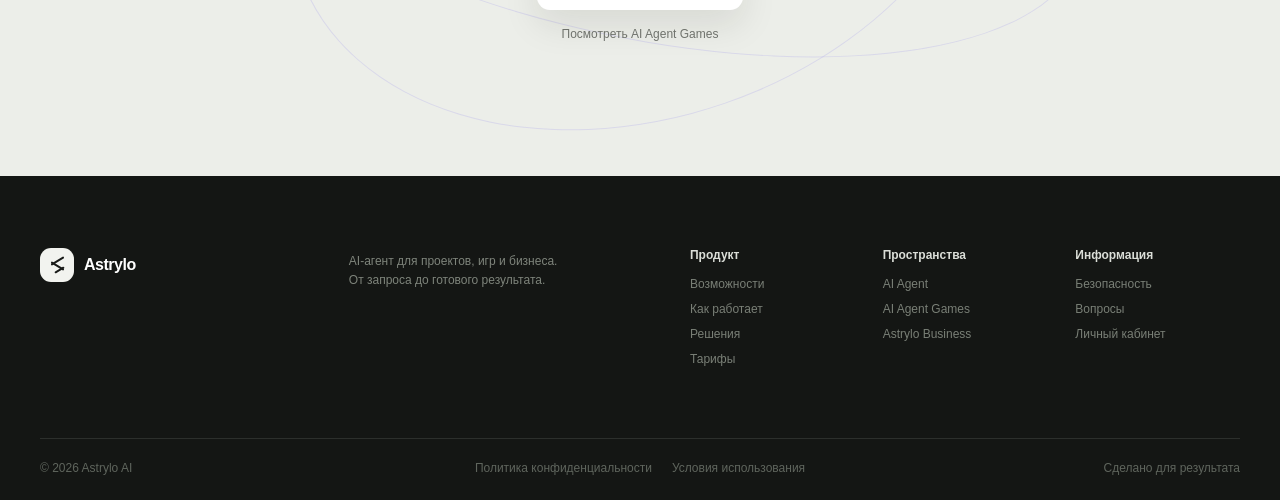
==== commit ee5b2195: "Prepare Astrylo release candidate interface" ====
--- a/index.html
+++ b/index.html
@@ -6,9 +6,11 @@
   <meta name="description" content="Astrylo AI превращает запрос в план, выполненную задачу и готовый результат — для проектов, игр и бизнеса.">
   <meta name="theme-color" content="#f5f6f3">
   <title>Astrylo AI — поручайте результат</title>
-  <link rel="stylesheet" href="landing.css?v=20260909-games-funnel">
+  <link rel="icon" href="favicon.svg" type="image/svg+xml">
+  <link rel="stylesheet" href="landing.css?v=20260909-astrylo-rc1">
 </head>
 <body>
+  <a class="skip-link" href="#main-content">К основному содержимому</a>
   <header class="site-header" id="site-header">
     <div class="header-inner">
       <a class="wordmark" href="#top" aria-label="Astrylo AI — главная">
@@ -23,17 +25,17 @@
         <a href="#trust">Безопасность</a>
       </nav>
       <div class="header-actions">
-        <a class="login-link" href="app.html#agent">Войти</a>
-        <a class="header-cta" href="app.html#agent">Создать аккаунт <span>↗</span></a>
-        <button class="menu-button" id="menu-button" type="button" aria-label="Открыть меню" aria-expanded="false"><span></span><span></span></button>
+        <a class="login-link" href="app.html#agent">Открыть кабинет</a>
+        <a class="header-cta" href="app.html#agent">Открыть UI-демо <span>↗</span></a>
+        <button class="menu-button" id="menu-button" type="button" aria-label="Открыть меню" aria-controls="mobile-nav" aria-expanded="false"><span></span><span></span></button>
       </div>
     </div>
     <div class="mobile-nav" id="mobile-nav">
-      <a class="nav-games-link" href="games.html">AI Agent Games <span>Roblox + Minecraft</span></a><a href="#benefits">Возможности</a><a href="#solutions">Решения</a><a href="#how">Как работает</a><a href="pricing.html">Тарифы</a><a href="#trust">Безопасность</a><a href="app.html#agent">Войти в кабинет</a>
+      <a class="nav-games-link" href="games.html">AI Agent Games <span>Roblox + Minecraft</span></a><a href="#benefits">Возможности</a><a href="#solutions">Решения</a><a href="#how">Как работает</a><a href="pricing.html">Тарифы</a><a href="#trust">Безопасность</a><a href="app.html#agent">Открыть UI-демо</a>
     </div>
   </header>
 
-  <main>
+  <main id="main-content">
     <section class="hero" id="top">
       <div class="hero-glow" aria-hidden="true"></div>
       <div class="hero-grid container">
@@ -42,7 +44,7 @@
           <h1>Не просите ИИ помочь.<br><em>Поручайте ему результат.</em></h1>
           <p>Astrylo AI понимает задачу, составляет план, выполняет работу и показывает ход — от первой идеи до готовых файлов.</p>
           <div class="hero-actions">
-            <a class="primary-cta" href="app.html#agent">Начать работу <span>→</span></a>
+            <a class="primary-cta" href="app.html#agent">Открыть UI-демо <span>→</span></a>
             <a class="secondary-cta" href="#how"><span class="play-icon">▶</span>Посмотреть, как работает</a>
           </div>
           <div class="hero-assurances"><span><i>✓</i>План до запуска</span><span><i>✓</i>Можно остановить</span><span><i>✓</i>Вся история сохранена</span></div>
@@ -57,7 +59,7 @@
               <div class="demo-agent"><span class="mini-z light"><i></i></span><div class="demo-agent-body"><div class="demo-agent-head"><b>Astrylo AI</b><span>Astrylo 1 Orbit</span></div><p id="demo-copy">Собираю карту проекта, правил прогресса и связанных наград…</p><div class="demo-progress-card"><div><span><i></i><b id="demo-status">Картирую контекст</b></span><em id="demo-percent">14%</em></div><div class="demo-progress"><i id="demo-bar"></i></div><div class="demo-stages"><span class="active">Карта</span><span>Проект</span><span>Связи</span><span>Проверка</span><span>Результат</span></div></div></div></div>
               <div class="demo-result" id="demo-result"><span><svg viewBox="0 0 24 24"><path d="M5 4h14v16H5zM8 8h8M8 12h8M8 16h5"/></svg></span><div><small>Результат задачи</small><b>season-system.zip</b></div><em>Готово</em></div>
             </div>
-            <div class="demo-composer"><span>Уточнить задачу…</span><div><button type="button">Orbit</button><button type="button">Мастер</button><i>↑</i></div></div>
+            <div class="demo-composer" aria-hidden="true"><span>Уточнить задачу…</span><div><span class="demo-chip">Orbit</span><span class="demo-chip">Мастер</span><i>↑</i></div></div>
           </div>
           <div class="floating-note note-plan"><span>01</span><div><small>План согласован</small><b>8 шагов · 14 файлов</b></div><i>✓</i></div>
           <div class="floating-note note-safe"><svg viewBox="0 0 24 24"><path d="M12 3 20 7v5c0 5-3 8-8 10-5-2-8-5-8-10V7zM9 12l2 2 4-5"/></svg><div><small>Контроль пользователя</small><b>Ничего без подтверждения</b></div></div>
@@ -85,7 +87,7 @@
           </article>
           <article class="benefit-card reveal">
             <div class="card-number">02</div><span class="benefit-label">Сначала план</span><h3>Вы знаете, что изменится</h3><p>До начала работы видны этапы, ожидаемый результат и расход лимита.</p>
-            <div class="plan-visual"><div><span>План задачи</span><em>8 шагов</em></div><ol><li class="done"><i>✓</i><span>Изучить текущую систему</span></li><li class="active"><i>2</i><span>Добавить модель сезона</span></li><li><i>3</i><span>Связать правила наград</span></li></ol><button type="button">Подтвердить запуск <span>→</span></button></div>
+            <div class="plan-visual"><div><span>План задачи</span><em>8 шагов</em></div><ol><li class="done"><i>✓</i><span>Изучить текущую систему</span></li><li class="active"><i>2</i><span>Добавить модель сезона</span></li><li><i>3</i><span>Связать правила наград</span></li></ol><div class="plan-action" aria-hidden="true">Подтвердить запуск <span>→</span></div></div>
           </article>
           <article class="benefit-card benefit-dark reveal">
             <div class="card-number">03</div><span class="benefit-label">Прозрачная работа</span><h3>Понимаете, что происходит</h3><p>Вместо технического шума — короткие и полезные статусы.</p>
@@ -100,12 +102,12 @@
         <div class="workflow-heading reveal"><span class="section-index light">02 · Как работает</span><h2>От задачи до готового результата.<br><em>Без чёрного ящика.</em></h2></div>
         <div class="workflow-layout reveal">
           <div class="workflow-steps" role="tablist" aria-label="Этапы работы Astrylo AI">
-            <button class="active" type="button" data-flow-step="0"><span>01</span><div><b>Опишите результат</b><small>Обычным языком, без сложного брифа</small></div><i>↗</i></button>
-            <button type="button" data-flow-step="1"><span>02</span><div><b>Проверьте план</b><small>Агент покажет действия до запуска</small></div><i>↗</i></button>
-            <button type="button" data-flow-step="2"><span>03</span><div><b>Следите за работой</b><small>Короткие статусы вместо технического шума</small></div><i>↗</i></button>
-            <button type="button" data-flow-step="3"><span>04</span><div><b>Заберите результат</b><small>Файлы, версия и отчёт проверки</small></div><i>↗</i></button>
-          </div>
-          <div class="workflow-preview">
+            <button class="active" id="flow-tab-0" type="button" role="tab" aria-selected="true" aria-controls="flow-panel" tabindex="0" data-flow-step="0"><span>01</span><div><b>Опишите результат</b><small>Обычным языком, без сложного брифа</small></div><i>↗</i></button>
+            <button id="flow-tab-1" type="button" role="tab" aria-selected="false" aria-controls="flow-panel" tabindex="-1" data-flow-step="1"><span>02</span><div><b>Проверьте план</b><small>Агент покажет действия до запуска</small></div><i>↗</i></button>
+            <button id="flow-tab-2" type="button" role="tab" aria-selected="false" aria-controls="flow-panel" tabindex="-1" data-flow-step="2"><span>03</span><div><b>Следите за работой</b><small>Короткие статусы вместо технического шума</small></div><i>↗</i></button>
+            <button id="flow-tab-3" type="button" role="tab" aria-selected="false" aria-controls="flow-panel" tabindex="-1" data-flow-step="3"><span>04</span><div><b>Заберите результат</b><small>Файлы, версия и отчёт проверки</small></div><i>↗</i></button>
+          </div>
+          <div class="workflow-preview" id="flow-panel" role="tabpanel" aria-labelledby="flow-tab-0" aria-live="polite">
             <div class="workflow-preview-top"><span id="flow-number">01</span><em>Интерактивный пример</em></div>
             <div class="workflow-preview-body"><span class="flow-icon" id="flow-icon">✦</span><small id="flow-kicker">Ваш запрос</small><h3 id="flow-title">Скажите, что должно получиться</h3><p id="flow-copy">Напишите задачу так, как объяснили бы её участнику команды. Astrylo сам уточнит недостающие детали.</p><div class="flow-example" id="flow-example"><span>«Добавь сезонные задания и подготовь готовую сборку»</span><i>↑</i></div></div>
             <div class="workflow-preview-footer"><span>Вы сохраняете контроль на каждом этапе</span><i>astrylo / process 01</i></div>
@@ -189,13 +191,13 @@
 
     <section class="final-cta">
       <div class="cta-orbit orbit-left" aria-hidden="true"></div><div class="cta-orbit orbit-right" aria-hidden="true"></div>
-      <div class="container final-cta-inner reveal"><span class="hero-kicker dark"><i></i>Astrylo AI готов к работе</span><h2>Начните не с настройки.<br><em>Начните с задачи.</em></h2><p>Создайте аккаунт, опишите результат и получите понятный план действий.</p><div><a class="primary-cta light" href="app.html#agent">Создать аккаунт <span>→</span></a><a class="cta-login" href="app.html#agent">Уже есть аккаунт? Войти</a></div></div>
+      <div class="container final-cta-inner reveal"><span class="hero-kicker dark"><i></i>Интерфейсный прототип Astrylo AI</span><h2>Начните не с настройки.<br><em>Начните с задачи.</em></h2><p>Откройте рабочее пространство и изучите будущий сценарий. Серверные действия в этой версии демонстрационные.</p><div><a class="primary-cta light" href="app.html#agent">Открыть UI-демо <span>→</span></a><a class="cta-login" href="games.html">Посмотреть AI Agent Games</a></div></div>
     </section>
   </main>
 
   <footer class="site-footer">
     <div class="container footer-top"><a class="wordmark footer-brand" href="#top"><span class="brand-symbol"><i></i></span><span>Astrylo</span></a><p>AI-агент для проектов, игр и бизнеса.<br>От запроса до готового результата.</p><div class="footer-links"><div><b>Продукт</b><a href="#benefits">Возможности</a><a href="#how">Как работает</a><a href="#solutions">Решения</a><a href="pricing.html">Тарифы</a></div><div><b>Пространства</b><a href="app.html#agent">AI Agent</a><a href="games.html">AI Agent Games</a><a href="app.html#business">Astrylo Business</a></div><div><b>Информация</b><a href="#trust">Безопасность</a><a href="#faq">Вопросы</a><a href="app.html#agent">Личный кабинет</a></div></div></div>
-    <div class="container footer-bottom"><span>© 2026 Astrylo AI</span><div><a href="#privacy">Политика конфиденциальности</a><a href="#terms">Условия использования</a></div><span>Сделано для результата</span></div>
+    <div class="container footer-bottom"><span>© 2026 Astrylo AI</span><div><a href="legal.html#privacy">Политика конфиденциальности</a><a href="legal.html#terms">Условия использования</a></div><span>Сделано для результата</span></div>
   </footer>
 
   <script>
@@ -232,25 +234,29 @@
       { number: '03', icon: '◌', kicker: 'Ход выполнения', title: 'Видите главное, пока агент работает', copy: 'Короткие статусы объясняют текущий этап. При необходимости задачу можно остановить без потери проекта.', example: 'Анализирую → выполняю → проверяю' },
       { number: '04', icon: '✓', kicker: 'Готовый результат', title: 'Получите то, что можно использовать', copy: 'Файлы, исходники, сборка и отчёт проверки сохраняются как новая версия — всё готово к просмотру или скачиванию.', example: 'season-system.zip · версия 12 · проверено' }
     ];
-    document.querySelectorAll('[data-flow-step]').forEach(function (button) {
-      button.addEventListener('click', function () {
+    const flowButtons = Array.from(document.querySelectorAll('[data-flow-step]'));
+    function selectFlow(button) {
         const index = Number(button.dataset.flowStep);
         const step = flowSteps[index];
-        document.querySelectorAll('[data-flow-step]').forEach(function (item) { item.classList.remove('active'); });
-        button.classList.add('active');
+        flowButtons.forEach(function (item) { const selected = item === button; item.classList.toggle('active', selected); item.setAttribute('aria-selected', String(selected)); item.tabIndex = selected ? 0 : -1; });
+        document.querySelector('#flow-panel').setAttribute('aria-labelledby', button.id);
         document.querySelector('#flow-number').textContent = step.number;
         document.querySelector('#flow-icon').textContent = step.icon;
         document.querySelector('#flow-kicker').textContent = step.kicker;
         document.querySelector('#flow-title').textContent = step.title;
         document.querySelector('#flow-copy').textContent = step.copy;
         document.querySelector('#flow-example span').textContent = step.example;
-      });
+    }
+    flowButtons.forEach(function (button, index) {
+      button.addEventListener('click', function () { selectFlow(button); });
+      button.addEventListener('keydown', function (event) { if (!['ArrowDown','ArrowUp','ArrowRight','ArrowLeft','Home','End'].includes(event.key)) return; event.preventDefault(); const next = event.key === 'Home' ? 0 : event.key === 'End' ? flowButtons.length - 1 : (index + (event.key === 'ArrowUp' || event.key === 'ArrowLeft' ? -1 : 1) + flowButtons.length) % flowButtons.length; selectFlow(flowButtons[next]); flowButtons[next].focus(); });
     });
 
     const menuButton = document.querySelector('#menu-button');
     const mobileNav = document.querySelector('#mobile-nav');
     menuButton.addEventListener('click', function () { const open = mobileNav.classList.toggle('open'); menuButton.classList.toggle('open', open); menuButton.setAttribute('aria-expanded', String(open)); });
     mobileNav.querySelectorAll('a').forEach(function (link) { link.addEventListener('click', function () { mobileNav.classList.remove('open'); menuButton.classList.remove('open'); menuButton.setAttribute('aria-expanded', 'false'); }); });
+    document.addEventListener('keydown', function (event) { if (event.key === 'Escape') { mobileNav.classList.remove('open'); menuButton.classList.remove('open'); menuButton.setAttribute('aria-expanded', 'false'); } });
     const siteHeader = document.querySelector('#site-header');
     function updateHeader() { siteHeader.classList.toggle('scrolled', window.scrollY > 18); }
     window.addEventListener('scroll', updateHeader, { passive: true });
--- a/landing.css
+++ b/landing.css
@@ -34,6 +34,8 @@
 button { cursor: pointer; }
 svg { width: 20px; height: 20px; fill: none; stroke: currentColor; stroke-linecap: round; stroke-linejoin: round; stroke-width: 1.7; }
 .container { width: min(1200px, calc(100% - 64px)); margin: 0 auto; }
+.skip-link { position: fixed; z-index: 200; top: 12px; left: 12px; border-radius: 9px; background: var(--dark); color: #fff; padding: 10px 14px; font-size: 13px; font-weight: 650; text-decoration: none; transform: translateY(-160%); transition: transform .15s ease; }
+.skip-link:focus { outline: 3px solid rgba(108,92,231,.3); outline-offset: 2px; transform: translateY(0); }
 
 /* Header */
 .site-header { position: fixed; z-index: 50; top: 0; right: 0; left: 0; border-bottom: 1px solid transparent; transition: background .2s ease, border .2s ease, box-shadow .2s ease; }
@@ -131,7 +133,7 @@
 .demo-result em { margin-left: auto; color: var(--green); font-size: 12px; font-style: normal; font-weight: 650; }
 .demo-composer { display: flex; min-height: 66px; align-items: center; justify-content: space-between; gap: 10px; margin: 0 15px 15px; border: 1px solid #dcdfd8; border-radius: 13px; background: #fff; color: #a0a39b; padding: 9px 10px 9px 14px; font-size: 12px; box-shadow: 0 8px 24px rgba(26,29,24,.06); }
 .demo-composer > div { display: flex; align-items: center; gap: 5px; }
-.demo-composer button { border: 0; border-radius: 7px; background: #f0f1ed; color: #6f726c; padding: 6px 8px; font-size: 12px; }
+.demo-chip { border-radius: 7px; background: #f0f1ed; color: #6f726c; padding: 6px 8px; font-size: 12px; }
 .demo-composer i { display: grid; width: 29px; height: 29px; place-items: center; border-radius: 8px; background: var(--dark); color: #fff; font-size: 13px; font-style: normal; }
 .floating-note { position: absolute; z-index: 5; display: flex; align-items: center; gap: 10px; border: 1px solid rgba(255,255,255,.6); border-radius: 13px; background: rgba(255,255,255,.86); padding: 10px 12px; box-shadow: 0 18px 48px rgba(25,28,23,.12); backdrop-filter: blur(12px); }
 .floating-note small, .floating-note b { display: block; }
@@ -206,7 +208,7 @@
 .plan-visual li.done i { border-color: #cce5d7; background: var(--green-soft); color: var(--green); }
 .plan-visual li.active { color: #454842; font-weight: 630; }
 .plan-visual li.active i { border-color: var(--violet); background: var(--violet); color: #fff; }
-.plan-visual > button { display: flex; width: calc(100% - 22px); min-height: 38px; align-items: center; justify-content: space-between; margin: 4px 11px 11px; border: 0; border-radius: 9px; background: var(--dark); color: #fff; padding: 0 11px; font-size: 12px; font-weight: 650; }
+.plan-action { display: flex; width: calc(100% - 22px); min-height: 38px; align-items: center; justify-content: space-between; margin: 4px 11px 11px; border-radius: 9px; background: var(--dark); color: #fff; padding: 0 11px; font-size: 12px; font-weight: 650; }
 .status-stack { position: absolute; right: 25px; bottom: 25px; left: 25px; display: grid; overflow: hidden; border: 1px solid rgba(255,255,255,.1); border-radius: 14px; background: rgba(255,255,255,.035); }
 .status-stack > span { display: grid; min-height: 48px; grid-template-columns: 23px 1fr auto; align-items: center; gap: 9px; border-bottom: 1px solid rgba(255,255,255,.08); color: #757b73; padding: 0 13px; font-size: 12px; }
 .status-stack > span:last-child { border-bottom: 0; }
@@ -412,6 +414,24 @@
 .footer-bottom a { color: inherit; text-decoration: none; }
 .footer-bottom > span:last-child { text-align: right; }
 
+/* Utility pages */
+.utility-page { min-height: calc(100vh - 186px); padding: 138px 0 82px; }
+.utility-intro { max-width: 760px; }
+.utility-kicker { display: inline-flex; align-items: center; gap: 8px; color: var(--violet); font-size: 12px; font-weight: 700; letter-spacing: .08em; text-transform: uppercase; }
+.utility-kicker::before { width: 7px; height: 7px; border-radius: 50%; background: currentColor; content: ""; }
+.utility-intro h1 { margin: 20px 0 0; font-size: clamp(42px,6vw,72px); font-weight: 620; letter-spacing: -.065em; line-height: 1; }
+.utility-intro > p { max-width: 650px; margin: 22px 0 0; color: var(--muted); font-size: 16px; line-height: 1.7; }
+.utility-actions { display: flex; flex-wrap: wrap; gap: 12px; margin-top: 28px; }
+.utility-actions .secondary-cta { border: 1px solid var(--line); background: #fff; padding: 0 18px; }
+.legal-grid { display: grid; gap: 16px; margin-top: 48px; }
+.legal-card { scroll-margin-top: 102px; border: 1px solid var(--line); border-radius: 18px; background: rgba(255,255,255,.78); padding: clamp(24px,4vw,42px); box-shadow: var(--shadow-sm); }
+.legal-card > span { color: var(--violet); font-size: 11px; font-weight: 720; letter-spacing: .08em; }
+.legal-card h2 { margin: 12px 0 0; font-size: clamp(25px,3vw,36px); font-weight: 620; letter-spacing: -.04em; }
+.legal-card p { max-width: 800px; margin: 15px 0 0; color: var(--muted); font-size: 14px; line-height: 1.75; }
+.legal-note { margin-top: 28px; border-left: 2px solid var(--violet); color: var(--quiet); padding-left: 14px; font-size: 12px; line-height: 1.6; }
+.utility-footer { padding-top: 25px; }
+.utility-footer .footer-bottom { margin-top: 0; }
+
 .reveal { opacity: 0; transform: translateY(18px); transition: opacity .65s ease, transform .65s cubic-bezier(.22,.7,.25,1); }
 .reveal.visible { opacity: 1; transform: translateY(0); }
 
@@ -498,7 +518,7 @@
   .demo-stages span:nth-child(2),.demo-stages span:nth-child(3),.demo-stages span:nth-child(4) { text-align: center; }
   .demo-stages span:nth-child(5) { text-align: right; }
   .demo-result { margin-left: 36px; }
-  .demo-composer button { display: none; }
+  .demo-chip { display: none; }
   .floating-note { display: none; }
   .demo-controls { right: 7px; bottom: 4px; }
   .proof-strip article { min-height: 100px; align-items: flex-start; flex-direction: column; gap: 5px; padding: 17px; }
